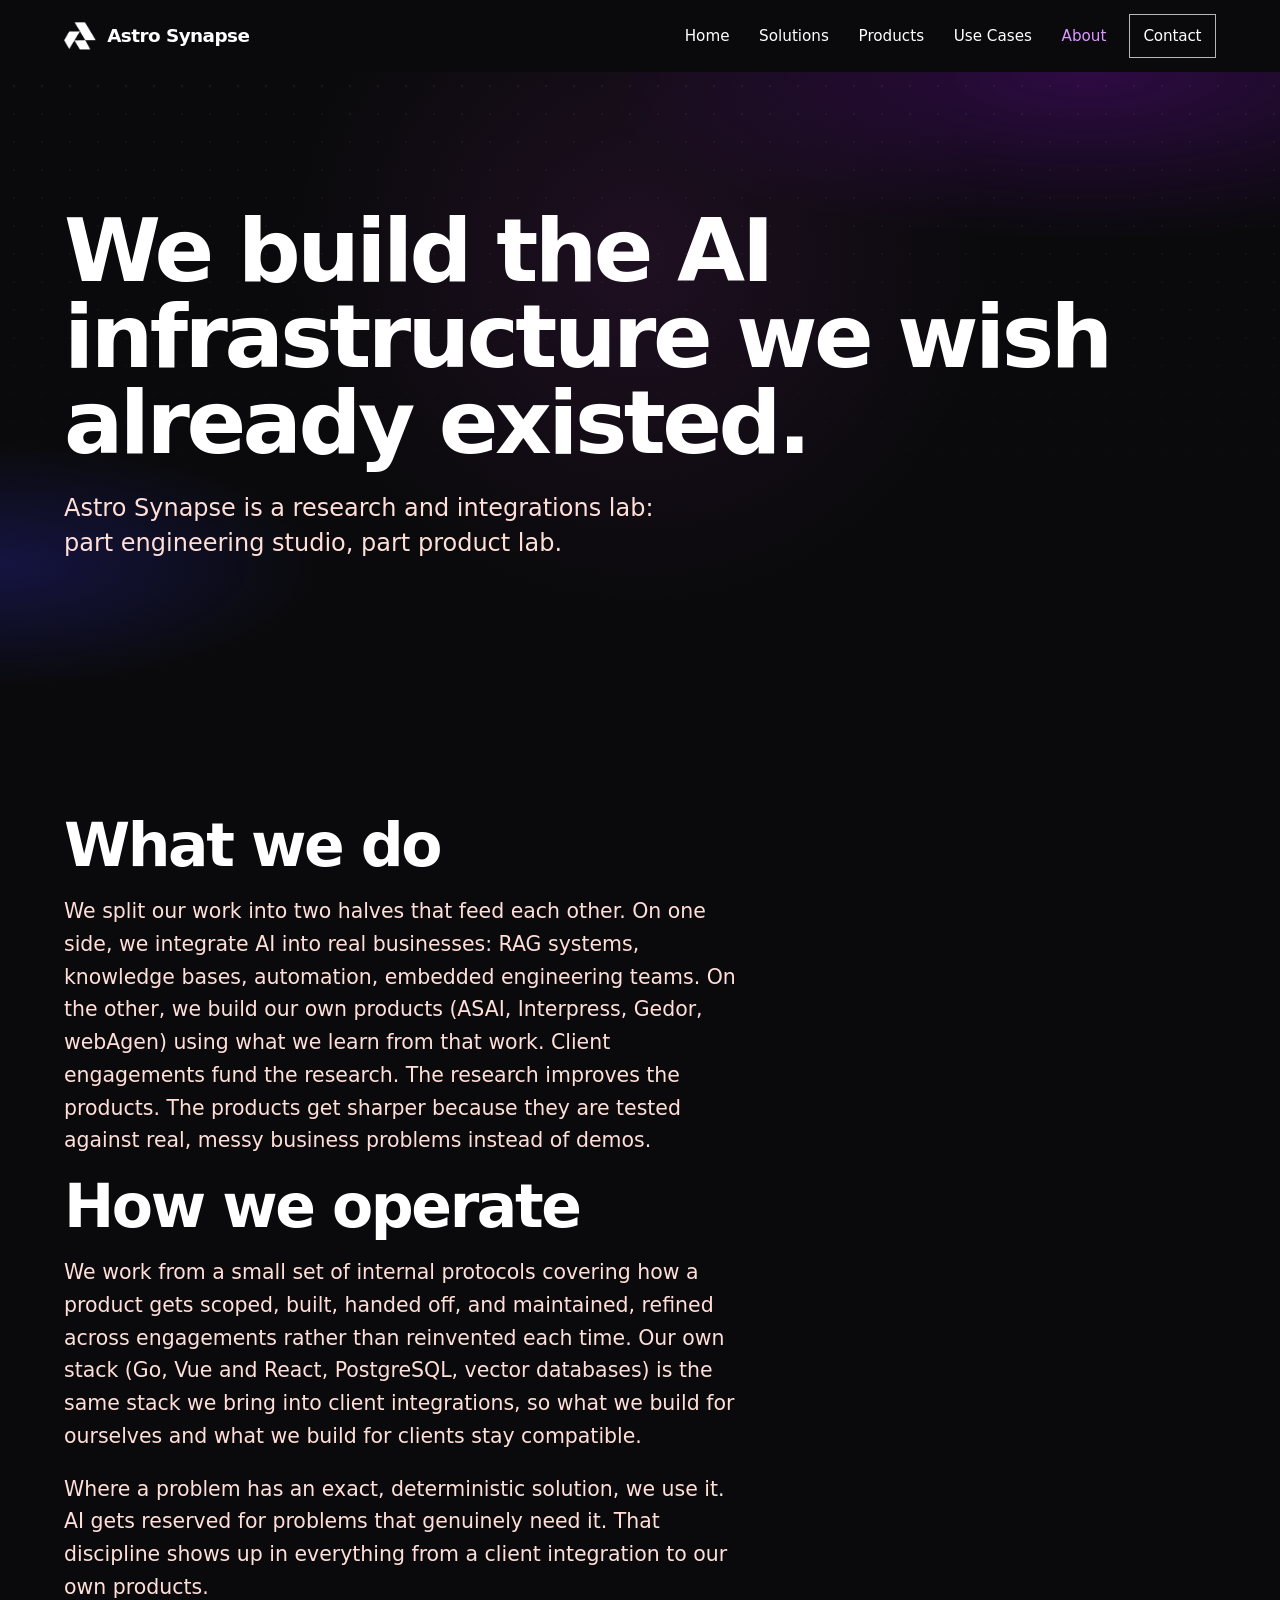
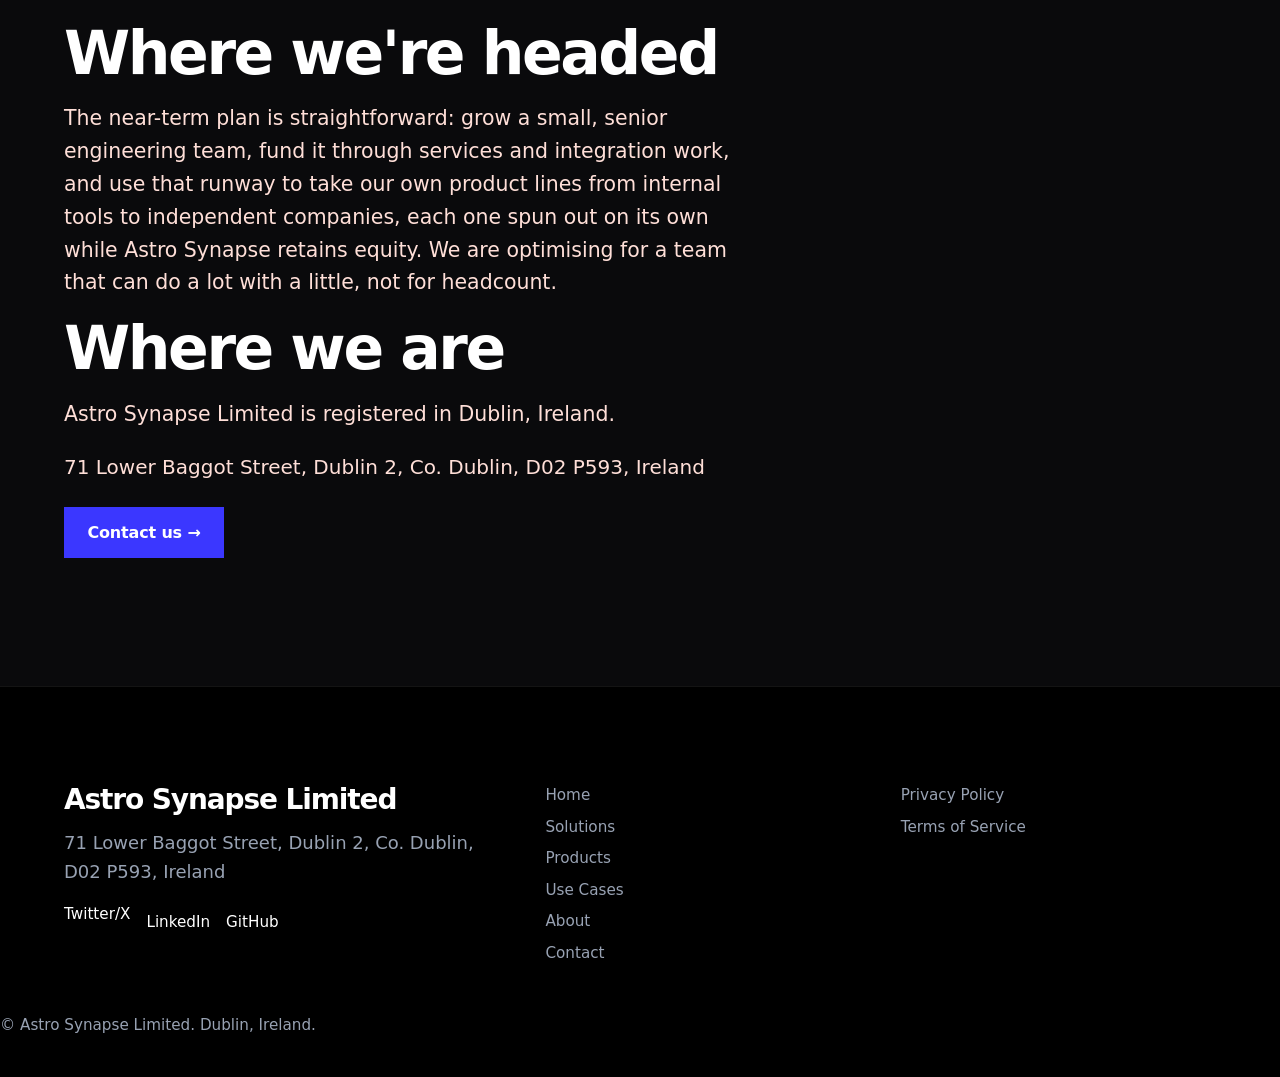
==== about.html @ 19bc6e5f "Add the Astro Synapse marketing pages and stylesheet. Ship the eight GitHub Pages-ready pages from t" ====
<!DOCTYPE html>
<html lang="en">
<head>
  <meta charset="utf-8">
  <meta name="viewport" content="width=device-width, initial-scale=1">
  <title>About · Astro Synapse</title>
  <meta name="description" content="Astro Synapse is a research and integrations lab in Dublin: part engineering studio, part product lab.">
  <link rel="canonical" href="https://astrosynapse.ai/about.html">
  <meta property="og:type" content="website">
  <meta property="og:url" content="https://astrosynapse.ai/about.html">
  <meta property="og:title" content="About · Astro Synapse">
  <meta property="og:description" content="We build the AI infrastructure we wish already existed.">
  <meta property="og:image" content="https://astrosynapse.ai/public/cards/card-3.png">
  <meta name="twitter:card" content="summary_large_image">
  <link rel="icon" type="image/png" href="favicon.png">
  <link rel="stylesheet" href="https://api.fontshare.com/v2/css?f[]=satoshi@400,500,700,900&amp;display=swap">
  <link rel="stylesheet" href="styles.css">
</head>
<body>
  <a class="skip-link" href="#main">Skip to content</a>
  <header class="site-header" id="site-header">
    <div class="site-header__inner wrap">
      <a class="brand" href="index.html">
        <img src="public/logo/logo.png" width="32" height="28" alt="">
        <span>Astro Synapse</span>
      </a>
      <button class="nav-toggle" type="button" aria-expanded="false" aria-controls="site-nav" aria-label="Open menu">
        <span class="nav-toggle__bar"></span>
        <span class="nav-toggle__bar"></span>
      </button>
      <nav id="site-nav" class="site-nav" aria-label="Primary">
        <ul>
          <li><a href="index.html">Home</a></li>
          <li><a href="solutions.html">Solutions</a></li>
          <li><a href="products.html">Products</a></li>
          <li><a href="use-cases.html">Use Cases</a></li>
          <li><a href="about.html" aria-current="page">About</a></li>
          <li><a class="btn btn--nav" href="contact.html">Contact</a></li>
        </ul>
      </nav>
    </div>
  </header>

  <main id="main">
    <section class="hero">
      <div class="wrap">
        <h1>We build the AI infrastructure we wish already existed.</h1>
        <p class="lede">Astro Synapse is a research and integrations lab: part engineering studio, part product lab.</p>
      </div>
    </section>

    <section class="section">
      <div class="wrap prose">
        <h2>What we do</h2>
        <p>We split our work into two halves that feed each other. On one side, we integrate AI into real businesses: RAG systems, knowledge bases, automation, embedded engineering teams. On the other, we build our own products (ASAI, Interpress, Gedor, webAgen) using what we learn from that work. Client engagements fund the research. The research improves the products. The products get sharper because they are tested against real, messy business problems instead of demos.</p>
        <h2>How we operate</h2>
        <p>We work from a small set of internal protocols covering how a product gets scoped, built, handed off, and maintained, refined across engagements rather than reinvented each time. Our own stack (Go, Vue and React, PostgreSQL, vector databases) is the same stack we bring into client integrations, so what we build for ourselves and what we build for clients stay compatible.</p>
        <p>Where a problem has an exact, deterministic solution, we use it. AI gets reserved for problems that genuinely need it. That discipline shows up in everything from a client integration to our own products.</p>
        <h2>Where we're headed</h2>
        <p>The near-term plan is straightforward: grow a small, senior engineering team, fund it through services and integration work, and use that runway to take our own product lines from internal tools to independent companies, each one spun out on its own while Astro Synapse retains equity. We are optimising for a team that can do a lot with a little, not for headcount.</p>
        <h2>Where we are</h2>
        <p>Astro Synapse Limited is registered in Dublin, Ireland.</p>
        <address class="address" style="color: var(--peach); font-size: 1.25rem;">71 Lower Baggot Street, Dublin 2, Co. Dublin, D02 P593, Ireland</address>
        <div class="cta-row">
          <a class="btn btn--primary" href="contact.html">Contact us →</a>
        </div>
      </div>
    </section>
  </main>

  <footer class="site-footer">
    <div class="wrap site-footer__grid">
      <div>
        <h3>Astro Synapse Limited</h3>
        <address class="address">71 Lower Baggot Street, Dublin 2, Co. Dublin, D02 P593, Ireland</address>
        <ul class="social">
          <li><a href="https://twitter.com/astrosynapselab" rel="noopener noreferrer">Twitter/X</a></li>
          <li><a href="https://www.linkedin.com/company/astro-synapse/" rel="noopener noreferrer">LinkedIn</a></li>
          <li><a href="https://github.com/AstroSynapseLab" rel="noopener noreferrer">GitHub</a></li>
        </ul>
      </div>
      <nav aria-label="Footer">
        <ul class="footer-nav">
          <li><a href="index.html">Home</a></li>
          <li><a href="solutions.html">Solutions</a></li>
          <li><a href="products.html">Products</a></li>
          <li><a href="use-cases.html">Use Cases</a></li>
          <li><a href="about.html" aria-current="page">About</a></li>
          <li><a href="contact.html">Contact</a></li>
        </ul>
      </nav>
      <nav aria-label="Legal">
        <ul class="footer-nav">
          <li><a href="privacy-policy.html">Privacy Policy</a></li>
          <li><a href="terms-of-service.html">Terms of Service</a></li>
        </ul>
      </nav>
    </div>
    <p class="wrap copyright">© Astro Synapse Limited. Dublin, Ireland.</p>
  </footer>
  <script src="main.js"></script>
</body>
</html>
---- styles.css ----
:root {
  --bg: #0a0a0c;
  --bg-black: #000000;
  --text: #ffffff;
  --peach: #ffdfd8;
  --muted: #98a2b3;
  --heading-accent: #3b1b4d;
  --blue: #3b37ff;
  --blue-hover: #1f1da3;
  --violet: #4c0b71;
  --lilac: #da98ff;
  --gold: #ffdd29;
  --glow: rgba(182, 53, 194, 0.6);
  --glow-strong: rgba(182, 53, 194, 0.8);
  --live: #3ddc97;
  --wait: #f5b942;
  --dev: #6b7280;
  --legal: rgba(255, 221, 41, 0.16);
  --legal-border: #ffdd29;
  --font: "Satoshi", "Inter", ui-sans-serif, system-ui, sans-serif;
  --wrap: 1180px;
  --gutter: clamp(1.25rem, 5vw, 6rem);
  --header: 4.5rem;
  --radius-pill: 999px;
}

*,
*::before,
*::after {
  box-sizing: border-box;
}

html {
  scroll-behavior: smooth;
}

html:focus-within {
  scroll-behavior: smooth;
}

body {
  margin: 0;
  min-height: 100vh;
  font-family: var(--font);
  font-size: 1.125rem;
  line-height: 1.6;
  color: var(--text);
  background: var(--bg);
  -webkit-font-smoothing: antialiased;
}

body.nav-open {
  overflow: hidden;
}

img {
  max-width: 100%;
  height: auto;
  display: block;
}

a {
  color: var(--blue);
  text-decoration-thickness: 1px;
  text-underline-offset: 0.2em;
}

a:hover {
  color: var(--blue-hover);
}

:focus-visible {
  outline: 2px solid var(--blue);
  outline-offset: 3px;
}

.skip-link {
  position: absolute;
  left: 1rem;
  top: -4rem;
  z-index: 1000;
  padding: 0.6rem 1rem;
  background: var(--blue);
  color: var(--text);
  font-weight: 700;
}

.skip-link:focus {
  top: 1rem;
}

.wrap {
  width: min(var(--wrap), calc(100% - var(--gutter) * 2));
  margin-inline: auto;
}

.section {
  padding: clamp(4rem, 10vw, 8rem) 0;
}

.section--tight {
  padding: clamp(2.5rem, 6vw, 5rem) 0;
}

.section--black {
  background: var(--bg-black);
}

.eyebrow {
  margin: 0 0 1rem;
  color: var(--lilac);
  font-size: 0.8125rem;
  font-weight: 700;
  letter-spacing: 0.12em;
  text-transform: uppercase;
}

h1,
h2,
h3,
h4 {
  font-weight: 700;
  letter-spacing: -0.04em;
  line-height: 0.98;
}

h1 {
  margin: 0 0 1.5rem;
  font-size: clamp(2.75rem, 8vw, 5.5rem);
}

h2 {
  margin: 0 0 1.25rem;
  font-size: clamp(2rem, 5vw, 3.75rem);
}

h3 {
  margin: 0 0 0.75rem;
  font-size: clamp(1.35rem, 2.4vw, 1.75rem);
  line-height: 1.2;
}

.lede {
  max-width: 40rem;
  margin: 0 0 2rem;
  color: var(--peach);
  font-size: clamp(1.125rem, 2vw, 1.5rem);
  line-height: 1.45;
  font-weight: 400;
}

.display {
  color: var(--heading-accent);
  font-size: clamp(2.5rem, 7vw, 5.5rem);
}

.display span {
  color: var(--text);
}

/* Header */

.site-header {
  position: sticky;
  top: 0;
  z-index: 50;
  height: var(--header);
  background: transparent;
  transition: background-color 500ms linear, backdrop-filter 500ms linear;
}

.site-header.scrolled {
  background: rgba(0, 0, 0, 0.8);
  backdrop-filter: blur(16px);
  -webkit-backdrop-filter: blur(16px);
}

.site-header__inner {
  display: flex;
  align-items: center;
  justify-content: space-between;
  height: var(--header);
  gap: 1rem;
}

.brand {
  display: inline-flex;
  align-items: center;
  gap: 0.7rem;
  color: var(--text);
  text-decoration: none;
  font-weight: 700;
  font-size: 1.15rem;
  letter-spacing: -0.03em;
}

.brand:hover {
  color: var(--text);
}

.brand img {
  width: 32px;
  height: 28px;
  object-fit: contain;
}

.nav-toggle {
  display: none;
  width: 44px;
  height: 44px;
  padding: 0;
  border: 0;
  background: transparent;
  cursor: pointer;
}

.nav-toggle__bar {
  display: block;
  width: 22px;
  height: 2px;
  margin: 5px auto;
  background: var(--text);
}

.site-nav ul {
  display: flex;
  align-items: center;
  gap: 0.15rem;
  margin: 0;
  padding: 0;
  list-style: none;
}

.site-nav a {
  display: inline-flex;
  align-items: center;
  min-height: 44px;
  padding: 0.4rem 0.85rem;
  color: var(--text);
  text-decoration: none;
  font-size: 0.95rem;
  font-weight: 500;
}

.site-nav a:hover,
.site-nav a[aria-current="page"] {
  color: var(--lilac);
}

.btn {
  display: inline-flex;
  align-items: center;
  justify-content: center;
  min-height: 48px;
  padding: 0.75rem 1.4rem;
  border: 1px solid transparent;
  border-radius: 0;
  font-family: inherit;
  font-size: 1rem;
  font-weight: 700;
  letter-spacing: -0.01em;
  text-decoration: none;
  cursor: pointer;
  transition: background-color 160ms ease, border-color 160ms ease, color 160ms ease;
}

.btn--primary {
  background: var(--blue);
  color: var(--text);
}

.btn--primary:hover {
  background: var(--blue-hover);
  color: var(--text);
}

.btn--secondary {
  background: transparent;
  border-color: rgba(255, 255, 255, 0.45);
  color: var(--text);
}

.btn--secondary:hover {
  border-color: var(--text);
  color: var(--text);
}

.btn--nav {
  margin-left: 0.4rem;
  min-height: 40px;
  padding: 0.45rem 1.1rem;
  background: transparent;
  border: 1px solid rgba(255, 255, 255, 0.7);
  color: var(--text);
}

.btn--nav:hover {
  background: var(--text);
  color: var(--bg-black);
}

/* Hero mesh */

.hero {
  position: relative;
  isolation: isolate;
  padding: clamp(4.5rem, 12vw, 8.5rem) 0 clamp(3rem, 8vw, 6rem);
  overflow: hidden;
}

.hero::before {
  content: "";
  position: absolute;
  inset: 0;
  z-index: -2;
  background:
    radial-gradient(ellipse 70% 50% at 85% 0%, rgba(76, 11, 113, 0.55), transparent 55%),
    radial-gradient(ellipse 50% 40% at 0% 80%, rgba(59, 55, 255, 0.22), transparent 50%),
    radial-gradient(circle at 50% 30%, rgba(182, 53, 194, 0.12), transparent 45%);
}

.hero::after {
  content: "";
  position: absolute;
  inset: 0;
  z-index: -1;
  background-image: radial-gradient(rgba(255, 255, 255, 0.08) 1px, transparent 1px);
  background-size: 28px 28px;
  mask-image: linear-gradient(180deg, rgba(0, 0, 0, 0.7), transparent 85%);
}

/* Signals */

.signal-strip {
  display: flex;
  flex-wrap: wrap;
  gap: 0.6rem;
  padding: 0 0 clamp(3rem, 7vw, 5rem);
}

.signal {
  display: inline-flex;
  align-items: center;
  gap: 0.5rem;
  min-height: 36px;
  padding: 0.35rem 0.85rem;
  border: 1px solid rgba(255, 255, 255, 0.12);
  border-radius: var(--radius-pill);
  background: rgba(255, 255, 255, 0.03);
  color: var(--text);
  font-size: 0.875rem;
  font-weight: 500;
}

.signal__dot {
  width: 8px;
  height: 8px;
  border-radius: 50%;
  background: var(--dev);
}

.signal--live .signal__dot {
  background: var(--live);
  box-shadow: 0 0 8px var(--live);
}

.signal--access .signal__dot,
.signal--wait .signal__dot {
  background: var(--wait);
  box-shadow: 0 0 8px var(--wait);
}

/* Capabilities */

.capability {
  display: grid;
  grid-template-columns: minmax(0, 0.9fr) minmax(0, 1.1fr);
  gap: 1rem 2.5rem;
  align-items: start;
  padding: 1.6rem 0;
  border-top: 1px solid rgba(255, 255, 255, 0.1);
}

.capability:last-child {
  border-bottom: 1px solid rgba(255, 255, 255, 0.1);
}

.capability h3 {
  margin: 0;
}

.pills {
  display: flex;
  flex-wrap: wrap;
  gap: 0.45rem;
  margin: 0;
  padding: 0;
  list-style: none;
}

.pill {
  display: inline-flex;
  align-items: center;
  min-height: 28px;
  padding: 0.2rem 0.7rem;
  border: 1px solid rgba(218, 152, 255, 0.35);
  border-radius: var(--radius-pill);
  color: var(--lilac);
  font-size: 0.8125rem;
  font-weight: 500;
  letter-spacing: 0.01em;
}

/* Glow cards */

.card-grid {
  display: grid;
  grid-template-columns: repeat(2, minmax(0, 1fr));
  gap: 1.75rem;
}

.glow-card {
  position: relative;
  display: flex;
  flex-direction: column;
  min-height: 28rem;
  padding: 2rem;
  color: inherit;
  text-decoration: none;
  background-color: #120816;
  background-size: cover;
  background-position: center top;
  background-repeat: no-repeat;
  filter: drop-shadow(0 0 20px var(--glow));
  transition: filter 0.3s ease, background-position 0.3s ease, transform 0.3s ease;
}

.glow-card:hover {
  color: inherit;
  filter: drop-shadow(0 0 46px var(--glow-strong));
  background-position: center 8%;
}

.glow-card--1 {
  background-image: linear-gradient(180deg, rgba(0, 0, 0, 0.15), rgba(0, 0, 0, 0.55)), url("public/cards/card-1.png");
  background-size: 160%;
  background-position: 75% 0%;
}

.glow-card--2 {
  background-image: linear-gradient(180deg, rgba(0, 0, 0, 0.2), rgba(0, 0, 0, 0.6)), url("public/cards/card-2.png");
  background-size: 130%;
  background-position: 75% 0%;
}

.glow-card--3 {
  background-image: linear-gradient(180deg, rgba(0, 0, 0, 0.25), rgba(0, 0, 0, 0.65)), url("public/cards/card-3.png");
  background-size: 180%;
  background-position: 50% 10%;
}

.glow-card--mesh {
  background-image:
    linear-gradient(180deg, rgba(10, 10, 12, 0.15), rgba(10, 10, 12, 0.7)),
    radial-gradient(circle at 20% 20%, rgba(59, 55, 255, 0.45), transparent 40%),
    radial-gradient(circle at 80% 80%, rgba(182, 53, 194, 0.45), transparent 42%),
    linear-gradient(135deg, #120816, #4c0b71);
}

.glow-card__top {
  display: flex;
  justify-content: space-between;
  align-items: flex-start;
  gap: 1rem;
}

.glow-card h3 {
  margin: 0;
  font-size: clamp(1.75rem, 3vw, 2.4rem);
}

.badge {
  display: inline-flex;
  align-items: center;
  min-height: 28px;
  padding: 0.15rem 0.7rem;
  border-radius: var(--radius-pill);
  background: rgba(0, 0, 0, 0.55);
  color: var(--text);
  font-size: 0.75rem;
  font-weight: 700;
  letter-spacing: 0.04em;
  text-transform: uppercase;
  white-space: nowrap;
}

.badge--live {
  color: var(--live);
}

.badge--access,
.badge--wait {
  color: var(--wait);
}

.badge--dev {
  color: var(--muted);
}

.glow-card p {
  max-width: 28rem;
  margin: 1rem 0 1.25rem;
  color: var(--peach);
  font-size: 1.0625rem;
}

.glow-card .pills {
  margin-top: auto;
  padding-top: 2rem;
}

.glow-card__cta {
  margin-top: 1.25rem;
  color: var(--gold);
  font-size: 0.9rem;
  font-weight: 700;
  letter-spacing: 0.06em;
  text-transform: uppercase;
  text-decoration: none;
}

.glow-card:hover .glow-card__cta {
  color: var(--text);
}

/* Stat */

.stat {
  text-align: left;
}

.stat__figure {
  margin: 0 0 1rem;
  color: var(--text);
  font-size: clamp(4.5rem, 14vw, 9rem);
  font-weight: 900;
  letter-spacing: -0.06em;
  line-height: 0.85;
}

.stat__label {
  max-width: 28rem;
  margin: 0;
  color: var(--peach);
  font-size: clamp(1.25rem, 2vw, 1.75rem);
  line-height: 1.3;
}

.stat__meta {
  margin: 0.75rem 0 0;
  color: var(--muted);
  font-size: 0.95rem;
}

/* Content pages */

.prose p {
  max-width: 42rem;
  margin: 0 0 1.25rem;
  color: var(--peach);
  font-size: clamp(1.125rem, 1.6vw, 1.35rem);
}

.prose ul {
  max-width: 42rem;
  margin: 0 0 1.5rem;
  padding-left: 1.2rem;
  color: var(--peach);
}

.prose li + li {
  margin-top: 0.45rem;
}

.stack > * + * {
  margin-top: 1.25rem;
}

.solution {
  padding: clamp(3rem, 7vw, 5.5rem) 0;
  border-top: 1px solid rgba(255, 255, 255, 0.08);
}

.solution ul:not(.pills) {
  max-width: 42rem;
  margin: 0 0 1.5rem;
  padding-left: 1.2rem;
  color: var(--peach);
}

.solution ul:not(.pills) li + li {
  margin-top: 0.4rem;
}

.solution__index {
  margin: 0 0 0.75rem;
  color: var(--lilac);
  font-size: 0.8125rem;
  font-weight: 700;
  letter-spacing: 0.14em;
  text-transform: uppercase;
}

.facts {
  display: grid;
  gap: 1.25rem;
  margin: 1.75rem 0;
}

.facts dt {
  margin: 0 0 0.25rem;
  color: var(--lilac);
  font-size: 0.8rem;
  font-weight: 700;
  letter-spacing: 0.1em;
  text-transform: uppercase;
}

.facts dd {
  margin: 0;
  max-width: 40rem;
  color: var(--peach);
}

.steps {
  margin: 1.5rem 0;
  padding: 0;
  list-style: none;
  counter-reset: step;
}

.steps li {
  position: relative;
  max-width: 36rem;
  padding: 0.85rem 0 0.85rem 3rem;
  border-top: 1px solid rgba(255, 255, 255, 0.1);
  color: var(--peach);
  counter-increment: step;
}

.steps li::before {
  content: counter(step);
  position: absolute;
  left: 0;
  top: 0.85rem;
  color: var(--lilac);
  font-weight: 700;
}

.use-grid {
  display: grid;
  grid-template-columns: repeat(2, minmax(0, 1fr));
  gap: 1.5rem 2rem;
}

.use-item h3 {
  margin-bottom: 0.4rem;
}

.use-item p {
  margin: 0;
  color: var(--peach);
  font-size: 1.05rem;
}

.industry-list {
  margin: 0;
  padding: 0;
  list-style: none;
}

.industry-list li {
  padding: 1.1rem 0;
  border-top: 1px solid rgba(255, 255, 255, 0.1);
  color: var(--peach);
}

.industry-list li:last-child {
  border-bottom: 1px solid rgba(255, 255, 255, 0.1);
}

.industry-list strong {
  color: var(--text);
}

/* Forms */

.form {
  display: grid;
  gap: 1rem;
  max-width: 34rem;
}

.form label {
  display: grid;
  gap: 0.4rem;
  color: var(--text);
  font-size: 0.95rem;
  font-weight: 500;
}

.form input,
.form textarea {
  width: 100%;
  min-height: 50px;
  padding: 0.85rem 0.9rem;
  border: 1px solid rgba(255, 255, 255, 0.28);
  border-radius: 0;
  background: transparent;
  color: var(--text);
  font-family: inherit;
  font-size: 1rem;
}

.form textarea {
  min-height: 10rem;
  resize: vertical;
}

.form input:focus,
.form textarea:focus {
  border-color: var(--violet);
  outline: none;
}

.form-status {
  margin: 0;
  color: var(--peach);
}

.form-status.is-success {
  color: var(--live);
}

.form-status.is-error {
  color: #ff8a80;
}

.direct-contact a {
  color: var(--gold);
}

/* Legal */

.legal-banner {
  margin: 0 0 2rem;
  padding: 1rem 1.1rem;
  border: 1px solid var(--legal-border);
  background: var(--legal);
  color: var(--peach);
}

.legal-placeholder {
  display: inline;
  padding: 0.05em 0.25em;
  background: var(--legal);
  border-bottom: 2px solid var(--gold);
  color: var(--gold);
  font-weight: 700;
}

.legal h2 {
  margin-top: 2.5rem;
  font-size: clamp(1.4rem, 2.4vw, 1.9rem);
}

.legal p,
.legal li {
  color: var(--peach);
}

/* Footer */

.site-footer {
  padding: clamp(3.5rem, 8vw, 6rem) 0 2.5rem;
  background: var(--bg-black);
  border-top: 1px solid rgba(255, 255, 255, 0.08);
}

.site-footer__grid {
  display: grid;
  grid-template-columns: 1.4fr 1fr 1fr;
  gap: 2.5rem;
}

.site-footer h2,
.site-footer h3 {
  margin: 0 0 0.75rem;
}

.site-footer p,
.site-footer a,
.site-footer li {
  color: var(--muted);
  font-size: 0.95rem;
}

.site-footer a {
  text-decoration: none;
}

.site-footer a:hover {
  color: var(--text);
}

.footer-nav,
.social {
  margin: 0;
  padding: 0;
  list-style: none;
}

.footer-nav li + li,
.social li + li {
  margin-top: 0.45rem;
}

.social {
  display: flex;
  gap: 1rem;
  margin-top: 1rem;
}

.social a {
  color: var(--text);
}

.copyright {
  margin: 3rem 0 0;
  color: var(--muted);
  font-size: 0.85rem;
}

.cta-row {
  display: flex;
  flex-wrap: wrap;
  gap: 0.75rem;
  margin-top: 1.5rem;
}

.address {
  margin: 0;
  color: var(--muted);
  font-style: normal;
}

@media (max-width: 900px) {
  .nav-toggle {
    display: inline-flex;
    flex-direction: column;
    justify-content: center;
    z-index: 60;
  }

  .site-nav {
    position: fixed;
    inset: 0;
    display: flex;
    align-items: center;
    justify-content: center;
    background: rgba(0, 0, 0, 0.94);
    opacity: 0;
    visibility: hidden;
    pointer-events: none;
    transition: opacity 200ms ease, visibility 200ms ease;
  }

  .site-nav.is-open {
    opacity: 1;
    visibility: visible;
    pointer-events: auto;
  }

  .site-nav ul {
    flex-direction: column;
    width: min(22rem, calc(100% - 3rem));
  }

  .site-nav a,
  .btn--nav {
    width: 100%;
    justify-content: center;
    margin: 0;
    font-size: 1.25rem;
  }

  .site-header {
    background: rgba(0, 0, 0, 0.8);
  }

  .capability,
  .card-grid,
  .use-grid,
  .site-footer__grid {
    grid-template-columns: 1fr;
  }

  .glow-card {
    min-height: 22rem;
  }

  .brand span {
    display: none;
  }
}

@media (prefers-reduced-motion: reduce) {
  html {
    scroll-behavior: auto;
  }

  *,
  *::before,
  *::after {
    transition: none !important;
    animation: none !important;
  }
}
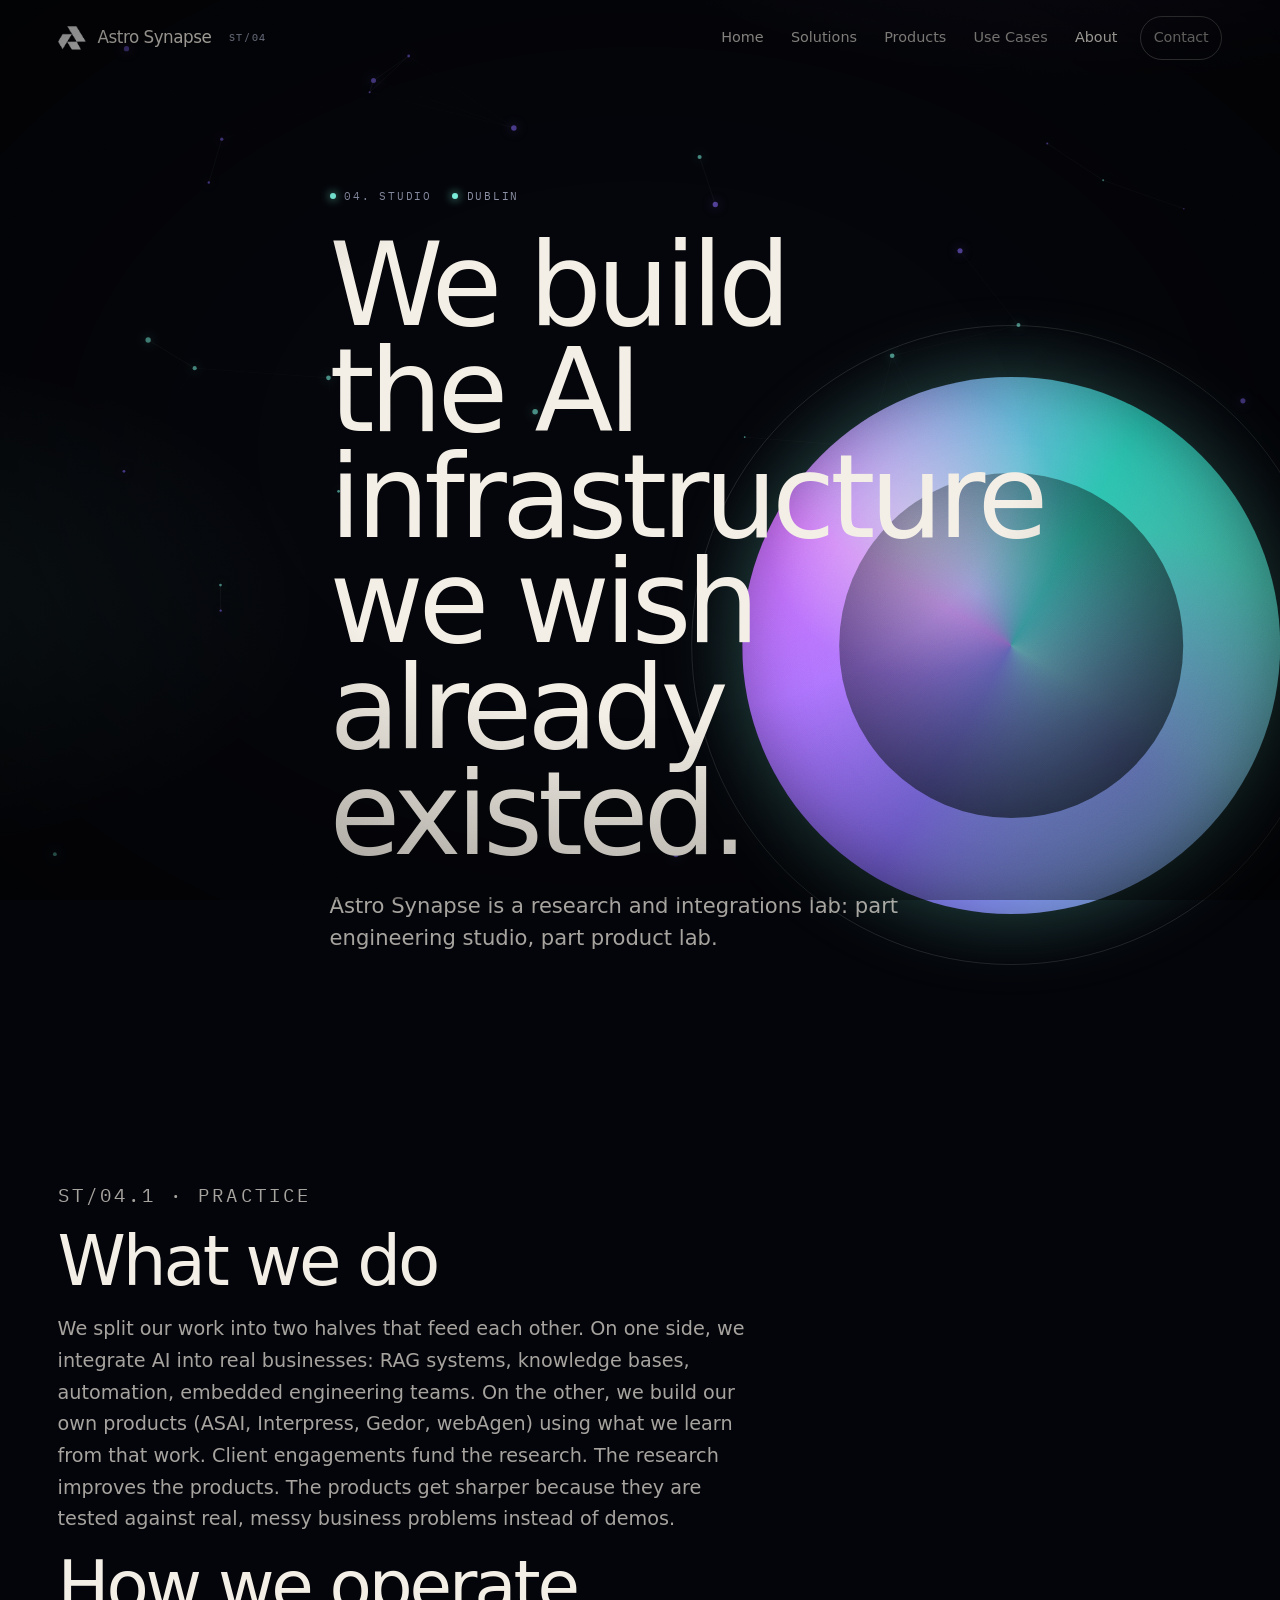
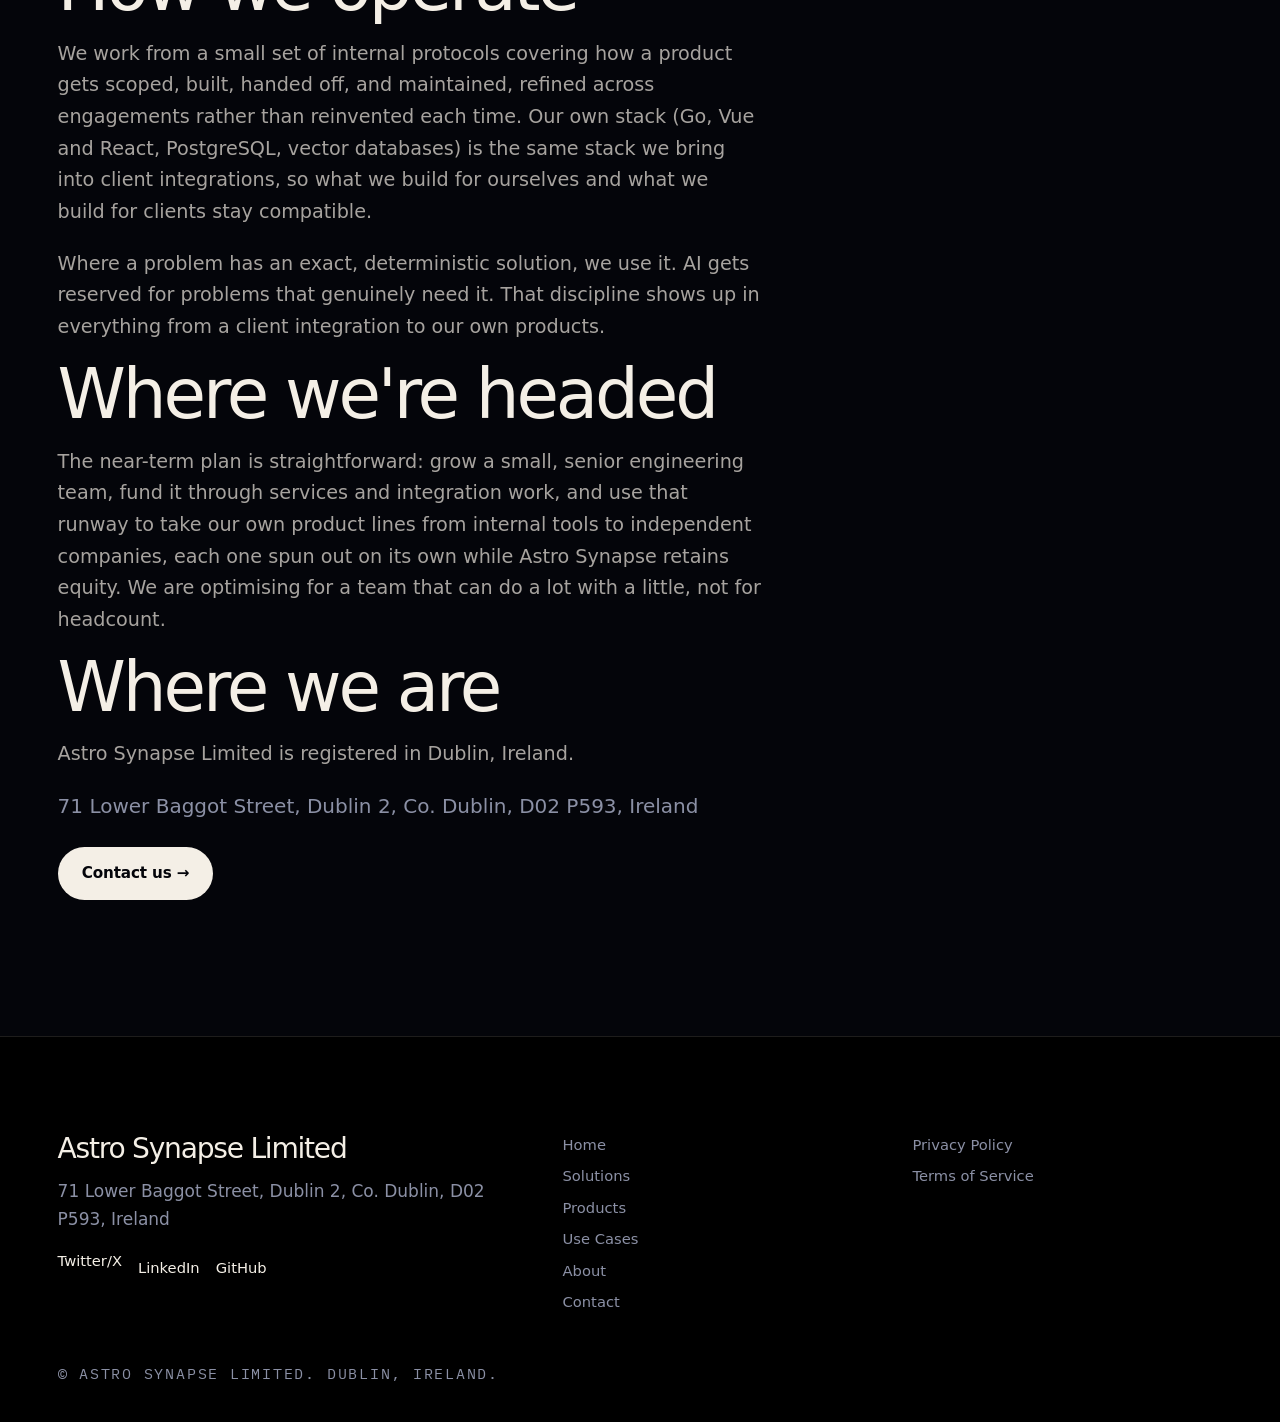
==== commit 9362f44f: "new design" ====
--- a/about.html
+++ b/about.html
@@ -13,16 +13,23 @@
   <meta property="og:image" content="https://astrosynapse.ai/public/cards/card-3.png">
   <meta name="twitter:card" content="summary_large_image">
   <link rel="icon" type="image/png" href="favicon.png">
-  <link rel="stylesheet" href="https://api.fontshare.com/v2/css?f[]=satoshi@400,500,700,900&amp;display=swap">
+  <link rel="stylesheet" href="https://api.fontshare.com/v2/css?f[]=clash-display@400,500,600,700&amp;f[]=satoshi@400,500,700,900&amp;display=swap">
+  <link rel="stylesheet" href="https://fonts.googleapis.com/css2?family=IBM+Plex+Mono:wght@400;500&amp;display=swap">
   <link rel="stylesheet" href="styles.css">
+  <script>document.documentElement.classList.add("js");</script>
 </head>
 <body>
+  <div class="fx-grain" aria-hidden="true"></div>
+  <div class="fx-vignette" aria-hidden="true"></div>
+  <canvas class="fx-orbs" data-orbs aria-hidden="true"></canvas>
+  <div class="cursor" data-cursor aria-hidden="true"></div>
   <a class="skip-link" href="#main">Skip to content</a>
   <header class="site-header" id="site-header">
     <div class="site-header__inner wrap">
       <a class="brand" href="index.html">
         <img src="public/logo/logo.png" width="32" height="28" alt="">
         <span>Astro Synapse</span>
+        <span class="brand__code">ST/04</span>
       </a>
       <button class="nav-toggle" type="button" aria-expanded="false" aria-controls="site-nav" aria-label="Open menu">
         <span class="nav-toggle__bar"></span>
@@ -42,8 +49,13 @@
   </header>
 
   <main id="main">
-    <section class="hero">
-      <div class="wrap">
+    <section class="hero hero--page">
+      <div class="hero__stage" aria-hidden="true">
+        <div class="hero__ring"></div>
+        <div class="hero__orb"></div>
+      </div>
+      <div class="wrap hero__copy">
+        <p class="kicker"><span>04. Studio</span><span>Dublin</span></p>
         <h1>We build the AI infrastructure we wish already existed.</h1>
         <p class="lede">Astro Synapse is a research and integrations lab: part engineering studio, part product lab.</p>
       </div>
@@ -51,18 +63,27 @@
 
     <section class="section">
       <div class="wrap prose">
-        <h2>What we do</h2>
-        <p>We split our work into two halves that feed each other. On one side, we integrate AI into real businesses: RAG systems, knowledge bases, automation, embedded engineering teams. On the other, we build our own products (ASAI, Interpress, Gedor, webAgen) using what we learn from that work. Client engagements fund the research. The research improves the products. The products get sharper because they are tested against real, messy business problems instead of demos.</p>
-        <h2>How we operate</h2>
-        <p>We work from a small set of internal protocols covering how a product gets scoped, built, handed off, and maintained, refined across engagements rather than reinvented each time. Our own stack (Go, Vue and React, PostgreSQL, vector databases) is the same stack we bring into client integrations, so what we build for ourselves and what we build for clients stay compatible.</p>
-        <p>Where a problem has an exact, deterministic solution, we use it. AI gets reserved for problems that genuinely need it. That discipline shows up in everything from a client integration to our own products.</p>
-        <h2>Where we're headed</h2>
-        <p>The near-term plan is straightforward: grow a small, senior engineering team, fund it through services and integration work, and use that runway to take our own product lines from internal tools to independent companies, each one spun out on its own while Astro Synapse retains equity. We are optimising for a team that can do a lot with a little, not for headcount.</p>
-        <h2>Where we are</h2>
-        <p>Astro Synapse Limited is registered in Dublin, Ireland.</p>
-        <address class="address" style="color: var(--peach); font-size: 1.25rem;">71 Lower Baggot Street, Dublin 2, Co. Dublin, D02 P593, Ireland</address>
-        <div class="cta-row">
-          <a class="btn btn--primary" href="contact.html">Contact us →</a>
+        <div data-reveal>
+          <p class="st-code">ST/04.1 · Practice</p>
+          <h2>What we do</h2>
+          <p>We split our work into two halves that feed each other. On one side, we integrate AI into real businesses: RAG systems, knowledge bases, automation, embedded engineering teams. On the other, we build our own products (ASAI, Interpress, Gedor, webAgen) using what we learn from that work. Client engagements fund the research. The research improves the products. The products get sharper because they are tested against real, messy business problems instead of demos.</p>
+        </div>
+        <div data-reveal>
+          <h2>How we operate</h2>
+          <p>We work from a small set of internal protocols covering how a product gets scoped, built, handed off, and maintained, refined across engagements rather than reinvented each time. Our own stack (Go, Vue and React, PostgreSQL, vector databases) is the same stack we bring into client integrations, so what we build for ourselves and what we build for clients stay compatible.</p>
+          <p>Where a problem has an exact, deterministic solution, we use it. AI gets reserved for problems that genuinely need it. That discipline shows up in everything from a client integration to our own products.</p>
+        </div>
+        <div data-reveal>
+          <h2>Where we're headed</h2>
+          <p>The near-term plan is straightforward: grow a small, senior engineering team, fund it through services and integration work, and use that runway to take our own product lines from internal tools to independent companies, each one spun out on its own while Astro Synapse retains equity. We are optimising for a team that can do a lot with a little, not for headcount.</p>
+        </div>
+        <div data-reveal>
+          <h2>Where we are</h2>
+          <p>Astro Synapse Limited is registered in Dublin, Ireland.</p>
+          <address class="address address--lg">71 Lower Baggot Street, Dublin 2, Co. Dublin, D02 P593, Ireland</address>
+          <div class="cta-row">
+            <a class="btn btn--primary" href="contact.html">Contact us →</a>
+          </div>
         </div>
       </div>
     </section>
--- a/styles.css
+++ b/styles.css
@@ -1,27 +1,29 @@
 :root {
-  --bg: #0a0a0c;
-  --bg-black: #000000;
-  --text: #ffffff;
-  --peach: #ffdfd8;
-  --muted: #98a2b3;
-  --heading-accent: #3b1b4d;
-  --blue: #3b37ff;
-  --blue-hover: #1f1da3;
-  --violet: #4c0b71;
-  --lilac: #da98ff;
-  --gold: #ffdd29;
-  --glow: rgba(182, 53, 194, 0.6);
-  --glow-strong: rgba(182, 53, 194, 0.8);
-  --live: #3ddc97;
-  --wait: #f5b942;
-  --dev: #6b7280;
-  --legal: rgba(255, 221, 41, 0.16);
-  --legal-border: #ffdd29;
-  --font: "Satoshi", "Inter", ui-sans-serif, system-ui, sans-serif;
-  --wrap: 1180px;
-  --gutter: clamp(1.25rem, 5vw, 6rem);
-  --header: 4.5rem;
-  --radius-pill: 999px;
+  --void: #04050a;
+  --ink: #07080f;
+  --panel: rgba(12, 14, 24, 0.62);
+  --line: rgba(244, 239, 230, 0.12);
+  --line-strong: rgba(244, 239, 230, 0.28);
+  --cream: #f4efe6;
+  --cream-dim: rgba(244, 239, 230, 0.68);
+  --muted: #8b90a5;
+  --cyan: #7cf4e0;
+  --cyan-deep: #2bd4c0;
+  --violet: #8b6cff;
+  --magenta: #d46bff;
+  --gold: #f2d27a;
+  --live: #4ade80;
+  --wait: #f5c15a;
+  --dev: #9aa3b5;
+  --glow: rgba(124, 244, 224, 0.35);
+  --font-display: "Clash Display", "Satoshi", ui-sans-serif, system-ui, sans-serif;
+  --font-body: "Satoshi", ui-sans-serif, system-ui, sans-serif;
+  --font-mono: "IBM Plex Mono", ui-monospace, SFMono-Regular, Menlo, monospace;
+  --wrap: 1220px;
+  --gutter: clamp(1.15rem, 4.5vw, 5.5rem);
+  --header: 4.75rem;
+  --ease: cubic-bezier(0.22, 1, 0.36, 1);
+  --radius: 1.35rem;
 }
 
 *,
@@ -32,20 +34,21 @@
 
 html {
   scroll-behavior: smooth;
-}
-
-html:focus-within {
-  scroll-behavior: smooth;
+  overflow-x: hidden;
 }
 
 body {
   margin: 0;
   min-height: 100vh;
-  font-family: var(--font);
-  font-size: 1.125rem;
-  line-height: 1.6;
-  color: var(--text);
-  background: var(--bg);
+  font-family: var(--font-body);
+  font-size: 1.0625rem;
+  line-height: 1.65;
+  color: var(--cream);
+  background:
+    radial-gradient(1200px 700px at 85% -10%, rgba(139, 108, 255, 0.18), transparent 55%),
+    radial-gradient(900px 500px at -10% 20%, rgba(124, 244, 224, 0.08), transparent 50%),
+    var(--void);
+  overflow-x: hidden;
   -webkit-font-smoothing: antialiased;
 }
 
@@ -60,28 +63,27 @@
 }
 
 a {
-  color: var(--blue);
-  text-decoration-thickness: 1px;
-  text-underline-offset: 0.2em;
+  color: var(--cyan);
+  text-decoration: none;
 }
 
 a:hover {
-  color: var(--blue-hover);
+  color: var(--cream);
 }
 
 :focus-visible {
-  outline: 2px solid var(--blue);
+  outline: 2px solid var(--cyan);
   outline-offset: 3px;
 }
 
 .skip-link {
   position: absolute;
   left: 1rem;
-  top: -4rem;
+  top: -5rem;
   z-index: 1000;
-  padding: 0.6rem 1rem;
-  background: var(--blue);
-  color: var(--text);
+  padding: 0.65rem 1rem;
+  background: var(--cyan);
+  color: var(--void);
   font-weight: 700;
 }
 
@@ -90,72 +92,213 @@
 }
 
 .wrap {
-  width: min(var(--wrap), calc(100% - var(--gutter) * 2));
+  box-sizing: border-box;
+  width: 100%;
+  max-width: calc(var(--wrap) + var(--gutter) * 2);
   margin-inline: auto;
-}
-
-.section {
-  padding: clamp(4rem, 10vw, 8rem) 0;
-}
-
-.section--tight {
-  padding: clamp(2.5rem, 6vw, 5rem) 0;
-}
-
-.section--black {
-  background: var(--bg-black);
+  padding-left: var(--gutter);
+  padding-right: var(--gutter);
+}
+
+/* Atmosphere */
+
+.fx-grain,
+.fx-vignette,
+.fx-orbs,
+.cursor {
+  pointer-events: none;
+}
+
+.fx-grain,
+.fx-vignette {
+  position: fixed;
+  inset: 0;
+  z-index: 80;
+}
+
+.fx-grain {
+  opacity: 0.09;
+  mix-blend-mode: overlay;
+  background-image: url("data:image/svg+xml,%3Csvg xmlns='http://www.w3.org/2000/svg' width='180' height='180'%3E%3Cfilter id='n'%3E%3CfeTurbulence type='fractalNoise' baseFrequency='.85' numOctaves='4' stitchTiles='stitch'/%3E%3C/filter%3E%3Crect width='100%25' height='100%25' filter='url(%23n)'/%3E%3C/svg%3E");
+  animation: grain 1.2s steps(4) infinite;
+}
+
+.fx-vignette {
+  z-index: 70;
+  background: radial-gradient(ellipse at center, transparent 42%, rgba(0, 0, 0, 0.55) 100%);
+}
+
+.fx-orbs {
+  position: fixed;
+  inset: 0;
+  z-index: 0;
+  width: 100%;
+  height: 100%;
+}
+
+.cursor {
+  position: fixed;
+  top: 0;
+  left: 0;
+  z-index: 90;
+  width: 10px;
+  height: 10px;
+  margin: -5px 0 0 -5px;
+  border-radius: 50%;
+  background: var(--cyan);
+  box-shadow: 0 0 24px var(--glow);
+  mix-blend-mode: screen;
+  transform: translate3d(-100px, -100px, 0);
+  transition: width 220ms var(--ease), height 220ms var(--ease), margin 220ms var(--ease), opacity 220ms var(--ease);
+}
+
+.cursor.is-hot {
+  width: 42px;
+  height: 42px;
+  margin: -21px 0 0 -21px;
+  background: transparent;
+  border: 1px solid var(--cyan);
+  box-shadow: 0 0 30px var(--glow);
+}
+
+.cursor--ring {
+  width: 40px;
+  height: 40px;
+  margin: -20px 0 0 -20px;
+  background: transparent;
+  border: 1px solid rgba(124, 244, 224, 0.28);
+  box-shadow: none;
+  opacity: 0.85;
+}
+
+.cursor--ring.is-hot {
+  width: 70px;
+  height: 70px;
+  margin: -35px 0 0 -35px;
+  border-color: rgba(124, 244, 224, 0.7);
+}
+
+.kicker,
+.st-code,
+.solution__index,
+.eyebrow,
+.badge,
+.brand__code,
+.discover,
+.glow-card__cta,
+.service-list__index,
+.pill,
+.facts dt,
+.copyright {
+  font-family: var(--font-mono);
+  letter-spacing: 0.16em;
+  text-transform: uppercase;
+}
+
+.kicker {
+  display: flex;
+  flex-wrap: wrap;
+  gap: 1.25rem;
+  margin: 0 0 1.6rem;
+  color: var(--muted);
+  font-size: 0.68rem;
+}
+
+.kicker span {
+  position: relative;
+}
+
+.kicker span::before {
+  content: "";
+  display: inline-block;
+  width: 6px;
+  height: 6px;
+  margin-right: 0.55rem;
+  border-radius: 50%;
+  background: var(--cyan);
+  box-shadow: 0 0 10px var(--cyan);
+  vertical-align: 1px;
 }
 
 .eyebrow {
   margin: 0 0 1rem;
-  color: var(--lilac);
-  font-size: 0.8125rem;
-  font-weight: 700;
-  letter-spacing: 0.12em;
-  text-transform: uppercase;
+  color: var(--cyan);
+  font-size: 0.72rem;
+  font-weight: 500;
 }
 
 h1,
 h2,
 h3,
-h4 {
-  font-weight: 700;
-  letter-spacing: -0.04em;
-  line-height: 0.98;
+h4,
+.display {
+  font-family: var(--font-display);
+  font-weight: 500;
+  letter-spacing: -0.045em;
+  line-height: 0.92;
+  color: var(--cream);
 }
 
 h1 {
-  margin: 0 0 1.5rem;
-  font-size: clamp(2.75rem, 8vw, 5.5rem);
+  margin: 0 0 1.4rem;
+  font-size: clamp(3.1rem, 9vw, 7.4rem);
 }
 
 h2 {
-  margin: 0 0 1.25rem;
-  font-size: clamp(2rem, 5vw, 3.75rem);
+  margin: 0 0 1.2rem;
+  font-size: clamp(2.1rem, 5.4vw, 4.4rem);
 }
 
 h3 {
-  margin: 0 0 0.75rem;
-  font-size: clamp(1.35rem, 2.4vw, 1.75rem);
-  line-height: 1.2;
+  margin: 0 0 0.7rem;
+  font-size: clamp(1.3rem, 2.2vw, 1.85rem);
+  line-height: 1.15;
 }
 
 .lede {
-  max-width: 40rem;
-  margin: 0 0 2rem;
-  color: var(--peach);
-  font-size: clamp(1.125rem, 2vw, 1.5rem);
-  line-height: 1.45;
-  font-weight: 400;
+  max-width: 38rem;
+  margin: 0 0 2.1rem;
+  color: var(--cream-dim);
+  font-size: clamp(1.05rem, 1.7vw, 1.32rem);
+  line-height: 1.5;
+  overflow-wrap: break-word;
 }
 
 .display {
-  color: var(--heading-accent);
-  font-size: clamp(2.5rem, 7vw, 5.5rem);
+  margin: 0 0 1rem;
+  font-size: clamp(2.8rem, 8vw, 6.4rem);
 }
 
 .display span {
-  color: var(--text);
+  color: var(--cyan);
+}
+
+.section {
+  position: relative;
+  z-index: 1;
+  padding: clamp(4.5rem, 11vw, 8.5rem) 0;
+}
+
+.section--tight {
+  padding: clamp(2.8rem, 7vw, 5.5rem) 0;
+}
+
+.section--void {
+  background: linear-gradient(180deg, transparent, rgba(0, 0, 0, 0.35) 20%, rgba(0, 0, 0, 0.5));
+}
+
+.section-head {
+  display: flex;
+  align-items: flex-end;
+  justify-content: space-between;
+  gap: 2rem;
+  margin-bottom: 2.5rem;
+}
+
+.section-head .st-code {
+  margin: 0 0 0.4rem;
+  color: var(--muted);
+  font-size: 0.7rem;
 }
 
 /* Header */
@@ -163,16 +306,17 @@
 .site-header {
   position: sticky;
   top: 0;
-  z-index: 50;
+  z-index: 60;
   height: var(--header);
-  background: transparent;
-  transition: background-color 500ms linear, backdrop-filter 500ms linear;
+  border-bottom: 1px solid transparent;
+  transition: background-color 400ms var(--ease), border-color 400ms var(--ease), backdrop-filter 400ms var(--ease);
 }
 
 .site-header.scrolled {
-  background: rgba(0, 0, 0, 0.8);
-  backdrop-filter: blur(16px);
-  -webkit-backdrop-filter: blur(16px);
+  background: rgba(4, 5, 10, 0.72);
+  border-bottom-color: var(--line);
+  backdrop-filter: blur(18px);
+  -webkit-backdrop-filter: blur(18px);
 }
 
 .site-header__inner {
@@ -186,22 +330,28 @@
 .brand {
   display: inline-flex;
   align-items: center;
-  gap: 0.7rem;
-  color: var(--text);
-  text-decoration: none;
-  font-weight: 700;
-  font-size: 1.15rem;
+  gap: 0.75rem;
+  color: var(--cream);
+  font-family: var(--font-display);
+  font-size: 1.05rem;
+  font-weight: 500;
   letter-spacing: -0.03em;
 }
 
 .brand:hover {
-  color: var(--text);
+  color: var(--cream);
 }
 
 .brand img {
-  width: 32px;
+  width: 28px;
   height: 28px;
   object-fit: contain;
+}
+
+.brand__code {
+  margin-left: 0.35rem;
+  color: var(--muted);
+  font-size: 0.62rem;
 }
 
 .nav-toggle {
@@ -216,16 +366,25 @@
 
 .nav-toggle__bar {
   display: block;
-  width: 22px;
-  height: 2px;
-  margin: 5px auto;
-  background: var(--text);
+  width: 20px;
+  height: 1.5px;
+  margin: 6px auto;
+  background: var(--cream);
+  transition: transform 280ms var(--ease), opacity 280ms var(--ease);
+}
+
+.nav-toggle[aria-expanded="true"] .nav-toggle__bar:first-child {
+  transform: translateY(3.75px) rotate(45deg);
+}
+
+.nav-toggle[aria-expanded="true"] .nav-toggle__bar:last-child {
+  transform: translateY(-3.75px) rotate(-45deg);
 }
 
 .site-nav ul {
   display: flex;
   align-items: center;
-  gap: 0.15rem;
+  gap: 0.1rem;
   margin: 0;
   padding: 0;
   list-style: none;
@@ -235,164 +394,265 @@
   display: inline-flex;
   align-items: center;
   min-height: 44px;
-  padding: 0.4rem 0.85rem;
-  color: var(--text);
-  text-decoration: none;
-  font-size: 0.95rem;
+  padding: 0.35rem 0.8rem;
+  color: var(--cream-dim);
+  font-size: 0.9rem;
   font-weight: 500;
 }
 
 .site-nav a:hover,
 .site-nav a[aria-current="page"] {
-  color: var(--lilac);
+  color: var(--cream);
 }
 
 .btn {
   display: inline-flex;
   align-items: center;
   justify-content: center;
-  min-height: 48px;
-  padding: 0.75rem 1.4rem;
+  min-height: 50px;
+  padding: 0.8rem 1.45rem;
   border: 1px solid transparent;
-  border-radius: 0;
+  border-radius: 999px;
+  background: transparent;
+  color: var(--void);
   font-family: inherit;
-  font-size: 1rem;
+  font-size: 0.95rem;
   font-weight: 700;
   letter-spacing: -0.01em;
-  text-decoration: none;
   cursor: pointer;
-  transition: background-color 160ms ease, border-color 160ms ease, color 160ms ease;
+  transition: transform 240ms var(--ease), background-color 240ms var(--ease), box-shadow 240ms var(--ease), border-color 240ms var(--ease), color 240ms var(--ease);
 }
 
 .btn--primary {
-  background: var(--blue);
-  color: var(--text);
+  background: var(--cream);
+  color: var(--void);
+  box-shadow: 0 0 0 0 rgba(124, 244, 224, 0);
 }
 
 .btn--primary:hover {
-  background: var(--blue-hover);
-  color: var(--text);
-}
-
-.btn--secondary {
-  background: transparent;
-  border-color: rgba(255, 255, 255, 0.45);
-  color: var(--text);
-}
-
-.btn--secondary:hover {
-  border-color: var(--text);
-  color: var(--text);
+  color: var(--void);
+  transform: translateY(-2px);
+  box-shadow: 0 0 32px var(--glow);
+}
+
+.btn--ghost {
+  border-color: var(--line-strong);
+  color: var(--cream);
+}
+
+.btn--ghost:hover {
+  border-color: var(--cyan);
+  color: var(--cyan);
 }
 
 .btn--nav {
-  margin-left: 0.4rem;
-  min-height: 40px;
-  padding: 0.45rem 1.1rem;
-  background: transparent;
-  border: 1px solid rgba(255, 255, 255, 0.7);
-  color: var(--text);
+  margin-left: 0.5rem;
+  min-height: 38px;
+  padding: 0.4rem 1rem;
+  border: 1px solid var(--line-strong);
+  color: var(--cream);
 }
 
 .btn--nav:hover {
-  background: var(--text);
-  color: var(--bg-black);
-}
-
-/* Hero mesh */
+  background: var(--cream);
+  color: var(--void);
+}
+
+/* Hero */
 
 .hero {
   position: relative;
   isolation: isolate;
-  padding: clamp(4.5rem, 12vw, 8.5rem) 0 clamp(3rem, 8vw, 6rem);
+  width: 100%;
+  max-width: 100vw;
+  min-height: min(92vh, 58rem);
+  padding: clamp(4.5rem, 12vw, 8rem) 0 5rem;
   overflow: hidden;
 }
 
-.hero::before {
+.hero--page {
+  min-height: auto;
+  padding: clamp(4rem, 10vw, 7rem) 0 3.5rem;
+}
+
+.hero__stage {
+  --mx: 8%;
+  --my: 0px;
+  position: absolute;
+  inset: auto 0 8% auto;
+  z-index: -1;
+  width: min(52vw, 40rem);
+  height: min(52vw, 40rem);
+  transform: translate3d(var(--mx), var(--my), 0);
+  animation: orb-breathe 7s ease-in-out infinite;
+}
+
+.hero__orb {
+  position: absolute;
+  inset: 8%;
+  border-radius: 50%;
+  background:
+    radial-gradient(circle at 32% 28%, rgba(244, 239, 230, 0.55), transparent 28%),
+    radial-gradient(circle at 70% 70%, rgba(139, 108, 255, 0.7), transparent 42%),
+    conic-gradient(from 120deg, #7cf4e0, #8b6cff, #d46bff, #2bd4c0, #7cf4e0);
+  filter: blur(0.4px);
+  animation: orb-spin 28s linear infinite;
+  box-shadow:
+    0 0 80px rgba(124, 244, 224, 0.25),
+    inset 0 0 60px rgba(4, 5, 10, 0.35);
+}
+
+.hero__orb::before,
+.hero__orb::after {
   content: "";
   position: absolute;
-  inset: 0;
-  z-index: -2;
-  background:
-    radial-gradient(ellipse 70% 50% at 85% 0%, rgba(76, 11, 113, 0.55), transparent 55%),
-    radial-gradient(ellipse 50% 40% at 0% 80%, rgba(59, 55, 255, 0.22), transparent 50%),
-    radial-gradient(circle at 50% 30%, rgba(182, 53, 194, 0.12), transparent 45%);
-}
-
-.hero::after {
-  content: "";
+  border-radius: 50%;
+}
+
+.hero__orb::before {
+  inset: 18%;
+  background: radial-gradient(circle at 40% 35%, rgba(4, 5, 10, 0.1), rgba(4, 5, 10, 0.82));
+  mix-blend-mode: multiply;
+}
+
+.hero__orb::after {
+  inset: -18%;
+  background: radial-gradient(circle, rgba(124, 244, 224, 0.18), transparent 62%);
+  animation: orb-halo 8s ease-in-out infinite;
+}
+
+.hero__ring {
   position: absolute;
   inset: 0;
-  z-index: -1;
-  background-image: radial-gradient(rgba(255, 255, 255, 0.08) 1px, transparent 1px);
-  background-size: 28px 28px;
-  mask-image: linear-gradient(180deg, rgba(0, 0, 0, 0.7), transparent 85%);
-}
-
-/* Signals */
-
-.signal-strip {
-  display: flex;
-  flex-wrap: wrap;
-  gap: 0.6rem;
-  padding: 0 0 clamp(3rem, 7vw, 5rem);
-}
-
-.signal {
+  border: 1px solid rgba(244, 239, 230, 0.12);
+  border-radius: 50%;
+  animation: ring-spin 40s linear infinite;
+}
+
+.hero__ring--2 {
+  inset: 10%;
+  animation-duration: 26s;
+  animation-direction: reverse;
+  border-style: dashed;
+}
+
+.hero__copy {
+  position: relative;
+}
+
+@media (min-width: 901px) {
+  .hero__copy {
+    max-width: 46rem;
+  }
+}
+
+.hero h1 .line {
+  display: block;
+}
+
+.discover {
   display: inline-flex;
   align-items: center;
-  gap: 0.5rem;
-  min-height: 36px;
-  padding: 0.35rem 0.85rem;
-  border: 1px solid rgba(255, 255, 255, 0.12);
-  border-radius: var(--radius-pill);
-  background: rgba(255, 255, 255, 0.03);
-  color: var(--text);
-  font-size: 0.875rem;
+  gap: 0.7rem;
+  margin-top: 3.5rem;
+  color: var(--muted);
+  font-size: 0.68rem;
+}
+
+.discover:hover {
+  color: var(--cyan);
+}
+
+.discover__arrow {
+  display: grid;
+  place-items: center;
+  width: 34px;
+  height: 34px;
+  border: 1px solid var(--line-strong);
+  border-radius: 50%;
+  animation: bounce-y 2.2s var(--ease) infinite;
+}
+
+/* Marquee */
+
+.marquee {
+  position: relative;
+  z-index: 1;
+  overflow: hidden;
+  border-block: 1px solid var(--line);
+  background: rgba(255, 255, 255, 0.015);
+}
+
+.marquee__track {
+  display: flex;
+  width: max-content;
+  gap: 2.5rem;
+  padding: 1.15rem 0;
+  animation: marquee 32s linear infinite;
+}
+
+.marquee span {
+  font-family: var(--font-display);
+  font-size: clamp(1.6rem, 4vw, 2.8rem);
   font-weight: 500;
-}
-
-.signal__dot {
-  width: 8px;
-  height: 8px;
-  border-radius: 50%;
-  background: var(--dev);
-}
-
-.signal--live .signal__dot {
-  background: var(--live);
-  box-shadow: 0 0 8px var(--live);
-}
-
-.signal--access .signal__dot,
-.signal--wait .signal__dot {
-  background: var(--wait);
-  box-shadow: 0 0 8px var(--wait);
-}
-
-/* Capabilities */
-
-.capability {
+  letter-spacing: -0.04em;
+  color: transparent;
+  -webkit-text-stroke: 1px rgba(244, 239, 230, 0.35);
+  white-space: nowrap;
+}
+
+.marquee span:nth-child(odd) {
+  color: var(--cream);
+  -webkit-text-stroke: 0;
+}
+
+/* Services */
+
+.service-list {
+  margin: 0;
+  padding: 0;
+  list-style: none;
+}
+
+.service-list li {
   display: grid;
-  grid-template-columns: minmax(0, 0.9fr) minmax(0, 1.1fr);
-  gap: 1rem 2.5rem;
-  align-items: start;
-  padding: 1.6rem 0;
-  border-top: 1px solid rgba(255, 255, 255, 0.1);
-}
-
-.capability:last-child {
-  border-bottom: 1px solid rgba(255, 255, 255, 0.1);
-}
-
-.capability h3 {
+  grid-template-columns: 4.5rem minmax(0, 1fr);
+  gap: 1rem 1.5rem;
+  padding: 1.7rem 0.4rem;
+  border-top: 1px solid var(--line);
+  transition: background-color 320ms var(--ease), padding-left 320ms var(--ease);
+}
+
+.service-list li:last-child {
+  border-bottom: 1px solid var(--line);
+}
+
+.service-list li:hover {
+  background: linear-gradient(90deg, rgba(124, 244, 224, 0.05), transparent 70%);
+  padding-left: 0.85rem;
+}
+
+.service-list__index {
+  padding-top: 0.45rem;
+  color: var(--cyan);
+  font-size: 0.72rem;
+}
+
+.service-list h3 {
+  margin: 0 0 0.4rem;
+  font-size: clamp(1.45rem, 2.8vw, 2.05rem);
+}
+
+.service-list p {
   margin: 0;
+  max-width: 42rem;
+  color: var(--cream-dim);
 }
 
 .pills {
   display: flex;
   flex-wrap: wrap;
-  gap: 0.45rem;
+  gap: 0.4rem;
   margin: 0;
   padding: 0;
   list-style: none;
@@ -401,22 +661,21 @@
 .pill {
   display: inline-flex;
   align-items: center;
-  min-height: 28px;
-  padding: 0.2rem 0.7rem;
-  border: 1px solid rgba(218, 152, 255, 0.35);
-  border-radius: var(--radius-pill);
-  color: var(--lilac);
-  font-size: 0.8125rem;
-  font-weight: 500;
-  letter-spacing: 0.01em;
-}
-
-/* Glow cards */
+  min-height: 26px;
+  padding: 0.18rem 0.65rem;
+  border: 1px solid rgba(124, 244, 224, 0.22);
+  border-radius: 999px;
+  color: var(--cyan);
+  font-size: 0.68rem;
+  letter-spacing: 0.08em;
+}
+
+/* Product cards */
 
 .card-grid {
   display: grid;
   grid-template-columns: repeat(2, minmax(0, 1fr));
-  gap: 1.75rem;
+  gap: 1.25rem;
 }
 
 .glow-card {
@@ -424,50 +683,86 @@
   display: flex;
   flex-direction: column;
   min-height: 28rem;
-  padding: 2rem;
+  padding: 1.7rem;
+  overflow: hidden;
+  border: 1px solid var(--line);
+  border-radius: var(--radius);
   color: inherit;
-  text-decoration: none;
-  background-color: #120816;
+  background:
+    linear-gradient(180deg, rgba(7, 8, 15, 0.15), rgba(7, 8, 15, 0.78)),
+    var(--ink);
   background-size: cover;
-  background-position: center top;
-  background-repeat: no-repeat;
-  filter: drop-shadow(0 0 20px var(--glow));
-  transition: filter 0.3s ease, background-position 0.3s ease, transform 0.3s ease;
+  background-position: center;
+  transform: perspective(900px) rotateX(0) rotateY(0);
+  transition: transform 280ms var(--ease), border-color 280ms var(--ease), box-shadow 280ms var(--ease);
+}
+
+.glow-card::after {
+  content: "";
+  position: absolute;
+  inset: 0;
+  background: linear-gradient(135deg, rgba(124, 244, 224, 0.16), transparent 42%);
+  opacity: 0;
+  transition: opacity 280ms var(--ease);
 }
 
 .glow-card:hover {
   color: inherit;
-  filter: drop-shadow(0 0 46px var(--glow-strong));
-  background-position: center 8%;
+  border-color: rgba(124, 244, 224, 0.38);
+  box-shadow: 0 20px 80px rgba(0, 0, 0, 0.35), 0 0 40px rgba(124, 244, 224, 0.12);
+}
+
+.glow-card:hover::after {
+  opacity: 1;
 }
 
 .glow-card--1 {
-  background-image: linear-gradient(180deg, rgba(0, 0, 0, 0.15), rgba(0, 0, 0, 0.55)), url("public/cards/card-1.png");
-  background-size: 160%;
-  background-position: 75% 0%;
+  background-image: linear-gradient(180deg, rgba(4, 5, 10, 0.2), rgba(4, 5, 10, 0.72)), url("public/cards/card-1.png");
 }
 
 .glow-card--2 {
-  background-image: linear-gradient(180deg, rgba(0, 0, 0, 0.2), rgba(0, 0, 0, 0.6)), url("public/cards/card-2.png");
-  background-size: 130%;
-  background-position: 75% 0%;
+  background-image: linear-gradient(180deg, rgba(4, 5, 10, 0.2), rgba(4, 5, 10, 0.72)), url("public/cards/card-2.png");
 }
 
 .glow-card--3 {
-  background-image: linear-gradient(180deg, rgba(0, 0, 0, 0.25), rgba(0, 0, 0, 0.65)), url("public/cards/card-3.png");
-  background-size: 180%;
-  background-position: 50% 10%;
+  background-image: linear-gradient(180deg, rgba(4, 5, 10, 0.25), rgba(4, 5, 10, 0.78)), url("public/cards/card-3.png");
 }
 
 .glow-card--mesh {
   background-image:
-    linear-gradient(180deg, rgba(10, 10, 12, 0.15), rgba(10, 10, 12, 0.7)),
-    radial-gradient(circle at 20% 20%, rgba(59, 55, 255, 0.45), transparent 40%),
-    radial-gradient(circle at 80% 80%, rgba(182, 53, 194, 0.45), transparent 42%),
-    linear-gradient(135deg, #120816, #4c0b71);
+    linear-gradient(180deg, rgba(4, 5, 10, 0.2), rgba(4, 5, 10, 0.8)),
+    radial-gradient(circle at 20% 20%, rgba(124, 244, 224, 0.35), transparent 40%),
+    radial-gradient(circle at 80% 80%, rgba(139, 108, 255, 0.45), transparent 42%);
+}
+
+.glow-card--banner {
+  min-height: 18rem;
+  margin-bottom: 2.5rem;
+}
+
+.glow-card--banner h2 {
+  margin: 0;
+  font-size: clamp(2.4rem, 6vw, 4.5rem);
+}
+
+.address--lg {
+  color: var(--cream-dim);
+  font-size: 1.25rem;
+}
+
+.glow-card__num {
+  position: absolute;
+  right: 1.2rem;
+  top: 1.1rem;
+  font-family: var(--font-mono);
+  font-size: 0.72rem;
+  letter-spacing: 0.18em;
+  color: var(--muted);
 }
 
 .glow-card__top {
+  position: relative;
+  z-index: 1;
   display: flex;
   justify-content: space-between;
   align-items: flex-start;
@@ -476,126 +771,82 @@
 
 .glow-card h3 {
   margin: 0;
-  font-size: clamp(1.75rem, 3vw, 2.4rem);
+  font-size: clamp(1.9rem, 3.2vw, 2.7rem);
 }
 
 .badge {
   display: inline-flex;
   align-items: center;
-  min-height: 28px;
-  padding: 0.15rem 0.7rem;
-  border-radius: var(--radius-pill);
-  background: rgba(0, 0, 0, 0.55);
-  color: var(--text);
-  font-size: 0.75rem;
-  font-weight: 700;
-  letter-spacing: 0.04em;
-  text-transform: uppercase;
+  min-height: 26px;
+  padding: 0.15rem 0.65rem;
+  border: 1px solid var(--line-strong);
+  border-radius: 999px;
+  background: rgba(4, 5, 10, 0.5);
+  color: var(--cream);
+  font-size: 0.64rem;
   white-space: nowrap;
 }
 
-.badge--live {
-  color: var(--live);
-}
-
+.badge--live { color: var(--live); }
 .badge--access,
-.badge--wait {
-  color: var(--wait);
-}
-
-.badge--dev {
-  color: var(--muted);
-}
+.badge--wait { color: var(--wait); }
+.badge--dev { color: var(--dev); }
 
 .glow-card p {
+  position: relative;
+  z-index: 1;
   max-width: 28rem;
-  margin: 1rem 0 1.25rem;
-  color: var(--peach);
-  font-size: 1.0625rem;
+  margin: 1rem 0 1.2rem;
+  color: var(--cream-dim);
 }
 
 .glow-card .pills {
+  position: relative;
+  z-index: 1;
   margin-top: auto;
   padding-top: 2rem;
 }
 
 .glow-card__cta {
-  margin-top: 1.25rem;
-  color: var(--gold);
-  font-size: 0.9rem;
-  font-weight: 700;
-  letter-spacing: 0.06em;
-  text-transform: uppercase;
-  text-decoration: none;
-}
-
-.glow-card:hover .glow-card__cta {
-  color: var(--text);
-}
-
-/* Stat */
-
-.stat {
-  text-align: left;
-}
-
-.stat__figure {
-  margin: 0 0 1rem;
-  color: var(--text);
-  font-size: clamp(4.5rem, 14vw, 9rem);
-  font-weight: 900;
-  letter-spacing: -0.06em;
-  line-height: 0.85;
-}
-
-.stat__label {
-  max-width: 28rem;
-  margin: 0;
-  color: var(--peach);
-  font-size: clamp(1.25rem, 2vw, 1.75rem);
-  line-height: 1.3;
-}
-
-.stat__meta {
-  margin: 0.75rem 0 0;
-  color: var(--muted);
-  font-size: 0.95rem;
+  position: relative;
+  z-index: 1;
+  margin-top: 1.2rem;
+  color: var(--cyan);
+  font-size: 0.7rem;
 }
 
 /* Content pages */
 
 .prose p {
-  max-width: 42rem;
+  max-width: 44rem;
   margin: 0 0 1.25rem;
-  color: var(--peach);
-  font-size: clamp(1.125rem, 1.6vw, 1.35rem);
+  color: var(--cream-dim);
+  font-size: clamp(1.05rem, 1.5vw, 1.25rem);
 }
 
 .prose ul {
-  max-width: 42rem;
+  max-width: 44rem;
   margin: 0 0 1.5rem;
-  padding-left: 1.2rem;
-  color: var(--peach);
+  padding-left: 1.15rem;
+  color: var(--cream-dim);
 }
 
 .prose li + li {
-  margin-top: 0.45rem;
-}
-
-.stack > * + * {
-  margin-top: 1.25rem;
+  margin-top: 0.4rem;
 }
 
 .solution {
-  padding: clamp(3rem, 7vw, 5.5rem) 0;
-  border-top: 1px solid rgba(255, 255, 255, 0.08);
+  position: relative;
+  z-index: 1;
+  padding: clamp(3.2rem, 7vw, 5.6rem) 0;
+  border-top: 1px solid var(--line);
 }
 
 .solution ul:not(.pills) {
   max-width: 42rem;
   margin: 0 0 1.5rem;
-  padding-left: 1.2rem;
-  color: var(--peach);
+  padding-left: 1.15rem;
+  color: var(--cream-dim);
 }
 
 .solution ul:not(.pills) li + li {
@@ -603,33 +854,27 @@
 }
 
 .solution__index {
-  margin: 0 0 0.75rem;
-  color: var(--lilac);
-  font-size: 0.8125rem;
-  font-weight: 700;
-  letter-spacing: 0.14em;
-  text-transform: uppercase;
+  margin: 0 0 0.85rem;
+  color: var(--cyan);
+  font-size: 0.72rem;
 }
 
 .facts {
   display: grid;
-  gap: 1.25rem;
+  gap: 1.2rem;
   margin: 1.75rem 0;
 }
 
 .facts dt {
-  margin: 0 0 0.25rem;
-  color: var(--lilac);
-  font-size: 0.8rem;
-  font-weight: 700;
-  letter-spacing: 0.1em;
-  text-transform: uppercase;
+  margin: 0 0 0.3rem;
+  color: var(--cyan);
+  font-size: 0.68rem;
 }
 
 .facts dd {
   margin: 0;
   max-width: 40rem;
-  color: var(--peach);
+  color: var(--cream-dim);
 }
 
 .steps {
@@ -642,25 +887,40 @@
 .steps li {
   position: relative;
   max-width: 36rem;
-  padding: 0.85rem 0 0.85rem 3rem;
-  border-top: 1px solid rgba(255, 255, 255, 0.1);
-  color: var(--peach);
+  padding: 0.9rem 0 0.9rem 3.2rem;
+  border-top: 1px solid var(--line);
+  color: var(--cream-dim);
   counter-increment: step;
 }
 
 .steps li::before {
-  content: counter(step);
+  content: counter(step, decimal-leading-zero);
   position: absolute;
   left: 0;
-  top: 0.85rem;
-  color: var(--lilac);
-  font-weight: 700;
+  top: 0.95rem;
+  color: var(--cyan);
+  font-family: var(--font-mono);
+  font-size: 0.72rem;
+  letter-spacing: 0.12em;
 }
 
 .use-grid {
   display: grid;
   grid-template-columns: repeat(2, minmax(0, 1fr));
-  gap: 1.5rem 2rem;
+  gap: 1.15rem;
+}
+
+.use-item {
+  padding: 1.4rem 1.35rem;
+  border: 1px solid var(--line);
+  border-radius: var(--radius);
+  background: rgba(255, 255, 255, 0.02);
+  transition: border-color 240ms var(--ease), transform 240ms var(--ease);
+}
+
+.use-item:hover {
+  border-color: rgba(124, 244, 224, 0.32);
+  transform: translateY(-4px);
 }
 
 .use-item h3 {
@@ -669,8 +929,7 @@
 
 .use-item p {
   margin: 0;
-  color: var(--peach);
-  font-size: 1.05rem;
+  color: var(--cream-dim);
 }
 
 .industry-list {
@@ -680,46 +939,45 @@
 }
 
 .industry-list li {
-  padding: 1.1rem 0;
-  border-top: 1px solid rgba(255, 255, 255, 0.1);
-  color: var(--peach);
+  padding: 1.15rem 0;
+  border-top: 1px solid var(--line);
+  color: var(--cream-dim);
 }
 
 .industry-list li:last-child {
-  border-bottom: 1px solid rgba(255, 255, 255, 0.1);
+  border-bottom: 1px solid var(--line);
 }
 
 .industry-list strong {
-  color: var(--text);
-}
-
-/* Forms */
+  color: var(--cream);
+}
 
 .form {
   display: grid;
   gap: 1rem;
-  max-width: 34rem;
+  max-width: 36rem;
 }
 
 .form label {
   display: grid;
   gap: 0.4rem;
-  color: var(--text);
-  font-size: 0.95rem;
+  color: var(--cream);
+  font-size: 0.9rem;
   font-weight: 500;
 }
 
 .form input,
 .form textarea {
   width: 100%;
-  min-height: 50px;
-  padding: 0.85rem 0.9rem;
-  border: 1px solid rgba(255, 255, 255, 0.28);
-  border-radius: 0;
-  background: transparent;
-  color: var(--text);
+  min-height: 52px;
+  padding: 0.9rem 1rem;
+  border: 1px solid var(--line-strong);
+  border-radius: 0.9rem;
+  background: rgba(255, 255, 255, 0.03);
+  color: var(--cream);
   font-family: inherit;
   font-size: 1rem;
+  transition: border-color 200ms var(--ease), box-shadow 200ms var(--ease);
 }
 
 .form textarea {
@@ -729,13 +987,14 @@
 
 .form input:focus,
 .form textarea:focus {
-  border-color: var(--violet);
+  border-color: var(--cyan);
   outline: none;
+  box-shadow: 0 0 0 4px rgba(124, 244, 224, 0.12);
 }
 
 .form-status {
   margin: 0;
-  color: var(--peach);
+  color: var(--cream-dim);
 }
 
 .form-status.is-success {
@@ -747,24 +1006,23 @@
 }
 
 .direct-contact a {
-  color: var(--gold);
-}
-
-/* Legal */
+  color: var(--cyan);
+}
 
 .legal-banner {
   margin: 0 0 2rem;
-  padding: 1rem 1.1rem;
-  border: 1px solid var(--legal-border);
-  background: var(--legal);
-  color: var(--peach);
+  padding: 1rem 1.15rem;
+  border: 1px solid rgba(242, 210, 122, 0.4);
+  border-radius: 1rem;
+  background: rgba(242, 210, 122, 0.08);
+  color: var(--cream-dim);
 }
 
 .legal-placeholder {
   display: inline;
   padding: 0.05em 0.25em;
-  background: var(--legal);
-  border-bottom: 2px solid var(--gold);
+  background: rgba(242, 210, 122, 0.12);
+  border-bottom: 1px solid var(--gold);
   color: var(--gold);
   font-weight: 700;
 }
@@ -776,24 +1034,23 @@
 
 .legal p,
 .legal li {
-  color: var(--peach);
-}
-
-/* Footer */
+  color: var(--cream-dim);
+}
 
 .site-footer {
-  padding: clamp(3.5rem, 8vw, 6rem) 0 2.5rem;
-  background: var(--bg-black);
-  border-top: 1px solid rgba(255, 255, 255, 0.08);
+  position: relative;
+  z-index: 1;
+  padding: clamp(3.5rem, 8vw, 6rem) 0 2.2rem;
+  border-top: 1px solid var(--line);
+  background: #000;
 }
 
 .site-footer__grid {
   display: grid;
-  grid-template-columns: 1.4fr 1fr 1fr;
+  grid-template-columns: 1.5fr 1fr 1fr;
   gap: 2.5rem;
 }
 
-.site-footer h2,
 .site-footer h3 {
   margin: 0 0 0.75rem;
 }
@@ -802,15 +1059,11 @@
 .site-footer a,
 .site-footer li {
   color: var(--muted);
-  font-size: 0.95rem;
-}
-
-.site-footer a {
-  text-decoration: none;
+  font-size: 0.92rem;
 }
 
 .site-footer a:hover {
-  color: var(--text);
+  color: var(--cream);
 }
 
 .footer-nav,
@@ -832,13 +1085,14 @@
 }
 
 .social a {
-  color: var(--text);
+  color: var(--cream);
 }
 
 .copyright {
   margin: 3rem 0 0;
   color: var(--muted);
-  font-size: 0.85rem;
+  font-size: 0.72rem;
+  letter-spacing: 0.12em;
 }
 
 .cta-row {
@@ -854,25 +1108,65 @@
   font-style: normal;
 }
 
+html.js [data-reveal] {
+  opacity: 0;
+  transform: translateY(28px);
+  animation: rise 0.9s var(--ease) forwards;
+  animation-play-state: paused;
+}
+
+html.js [data-reveal].is-in {
+  animation-play-state: running;
+}
+
+html.js [data-reveal="slow"] {
+  animation-duration: 1.25s;
+}
+
+@media (pointer: fine) and (min-width: 901px) {
+  body,
+  a,
+  button {
+    cursor: none;
+  }
+}
+
 @media (max-width: 900px) {
   .nav-toggle {
     display: inline-flex;
     flex-direction: column;
     justify-content: center;
-    z-index: 60;
+    z-index: 61;
+  }
+
+  .nav-toggle__bar {
+    width: 22px;
+    height: 2px;
+  }
+
+  .kicker {
+    max-width: 100%;
+    gap: 0.65rem 1rem;
+    font-size: 0.58rem;
+  }
+
+  .lede {
+    max-width: 18.5rem;
+    padding-right: 0;
   }
 
   .site-nav {
     position: fixed;
     inset: 0;
+    z-index: 85;
     display: flex;
     align-items: center;
     justify-content: center;
-    background: rgba(0, 0, 0, 0.94);
+    background: rgba(4, 5, 10, 0.96);
     opacity: 0;
     visibility: hidden;
     pointer-events: none;
-    transition: opacity 200ms ease, visibility 200ms ease;
+    transition: opacity 240ms var(--ease), visibility 240ms var(--ease);
   }
 
   .site-nav.is-open {
@@ -891,26 +1185,46 @@
     width: 100%;
     justify-content: center;
     margin: 0;
-    font-size: 1.25rem;
+    font-size: 1.3rem;
   }
 
   .site-header {
-    background: rgba(0, 0, 0, 0.8);
-  }
-
-  .capability,
+    background: rgba(4, 5, 10, 0.78);
+  }
+
+  .hero__stage {
+    width: 80vw;
+    height: 80vw;
+    opacity: 0.55;
+  }
+
+  .service-list li,
   .card-grid,
   .use-grid,
-  .site-footer__grid {
+  .site-footer__grid,
+  .section-head {
     grid-template-columns: 1fr;
+    display: grid;
+  }
+
+  .section-head {
+    align-items: flex-start;
   }
 
   .glow-card {
     min-height: 22rem;
   }
 
-  .brand span {
+  .brand span:not(.brand__code) {
     display: none;
+  }
+
+  .cursor {
+    display: none;
+  }
+
+  body.nav-open .site-header {
+    z-index: 90;
   }
 }
 
@@ -925,4 +1239,63 @@
     transition: none !important;
     animation: none !important;
   }
-}
+
+  [data-reveal] {
+    opacity: 1;
+    transform: none;
+  }
+
+  .fx-grain,
+  .cursor {
+    display: none;
+  }
+}
+
+@keyframes grain {
+  0%,
+  100% { transform: translate(0, 0); }
+  25% { transform: translate(-2%, 1%); }
+  50% { transform: translate(1%, -2%); }
+  75% { transform: translate(-1%, 2%); }
+}
+
+@keyframes orb-spin {
+  to { transform: rotate(360deg); }
+}
+
+@keyframes orb-breathe {
+  0%,
+  100% { transform: translate3d(var(--mx), var(--my), 0) scale(1); }
+  50% { transform: translate3d(var(--mx), var(--my), 0) scale(1.05); }
+}
+
+@keyframes orb-halo {
+  0%,
+  100% { opacity: 0.45; transform: scale(1); }
+  50% { opacity: 0.85; transform: scale(1.08); }
+}
+
+@keyframes ring-spin {
+  to { transform: rotate(360deg); }
+}
+
+@keyframes bounce-y {
+  0%,
+  100% { transform: translateY(0); }
+  50% { transform: translateY(6px); }
+}
+
+@keyframes marquee {
+  to { transform: translateX(-50%); }
+}
+
+@keyframes rise {
+  from {
+    opacity: 0;
+    transform: translateY(28px);
+  }
+  to {
+    opacity: 1;
+    transform: none;
+  }
+}
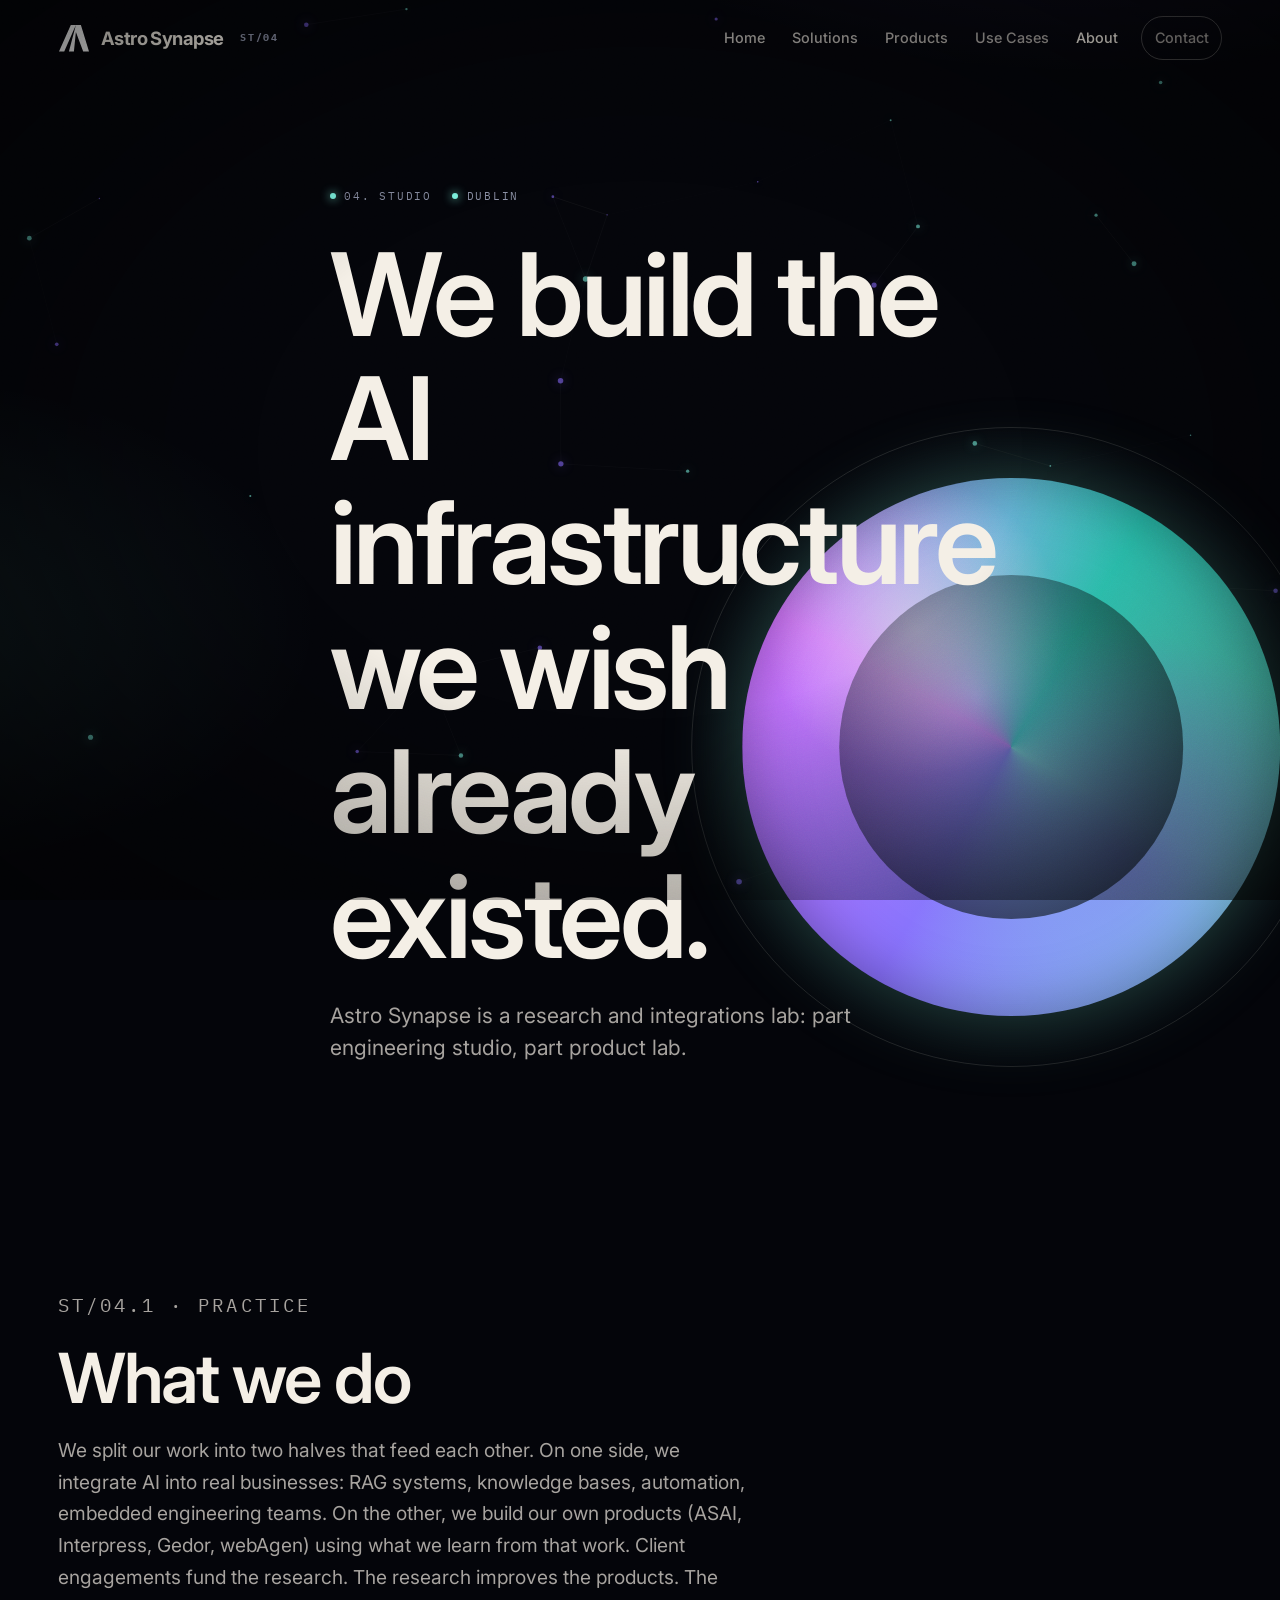
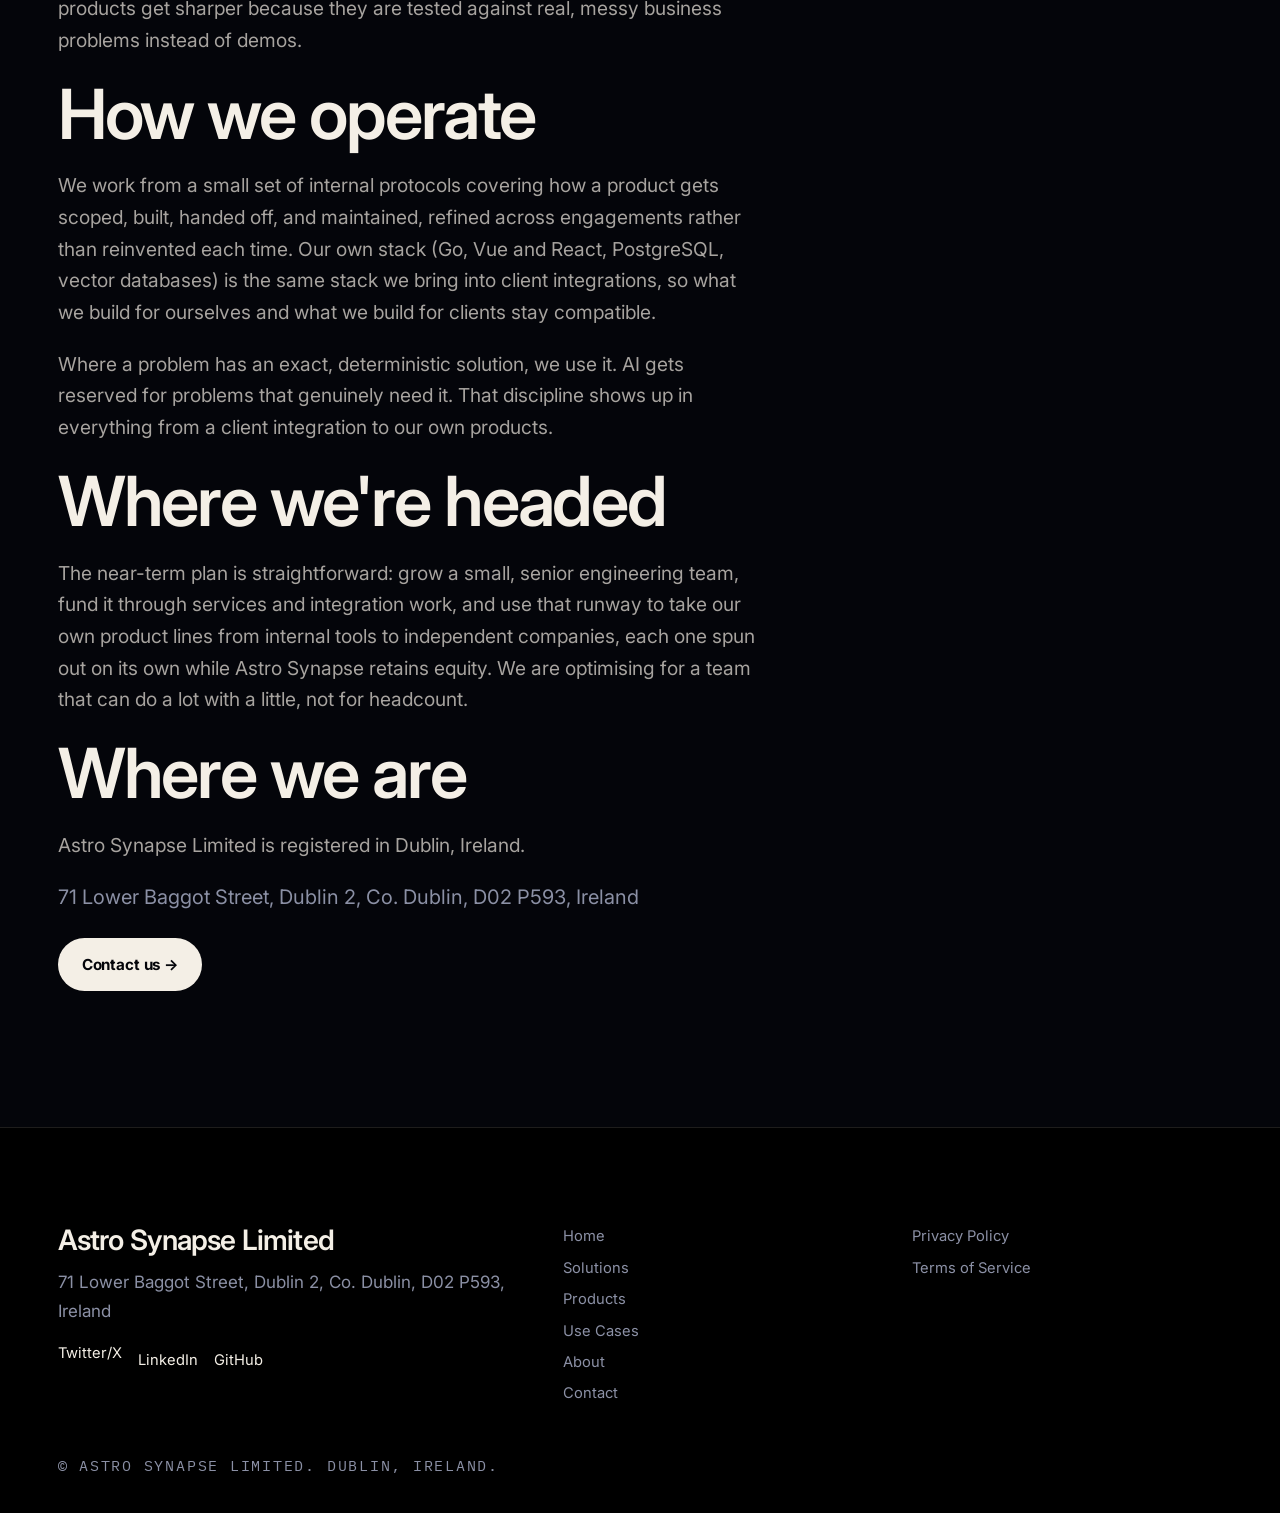
==== commit 19349b6f: "updated design" ====
--- a/about.html
+++ b/about.html
@@ -13,8 +13,8 @@
   <meta property="og:image" content="https://astrosynapse.ai/public/cards/card-3.png">
   <meta name="twitter:card" content="summary_large_image">
   <link rel="icon" type="image/png" href="favicon.png">
-  <link rel="stylesheet" href="https://api.fontshare.com/v2/css?f[]=clash-display@400,500,600,700&amp;f[]=satoshi@400,500,700,900&amp;display=swap">
-  <link rel="stylesheet" href="https://fonts.googleapis.com/css2?family=IBM+Plex+Mono:wght@400;500&amp;display=swap">
+  <link rel="stylesheet" href="https://api.fontshare.com/v2/css?f[]=satoshi@400,500,700,900&amp;display=swap">
+  <link rel="stylesheet" href="https://fonts.googleapis.com/css2?family=Inter:wght@400;500;600;700&amp;family=IBM+Plex+Mono:wght@400;500&amp;display=swap">
   <link rel="stylesheet" href="styles.css">
   <script>document.documentElement.classList.add("js");</script>
 </head>
@@ -27,7 +27,7 @@
   <header class="site-header" id="site-header">
     <div class="site-header__inner wrap">
       <a class="brand" href="index.html">
-        <img src="public/logo/logo.png" width="32" height="28" alt="">
+        <img src="public/logo/logo-white-icon.svg" width="32" height="28" alt="">
         <span>Astro Synapse</span>
         <span class="brand__code">ST/04</span>
       </a>
--- a/styles.css
+++ b/styles.css
@@ -16,8 +16,8 @@
   --wait: #f5c15a;
   --dev: #9aa3b5;
   --glow: rgba(124, 244, 224, 0.35);
-  --font-display: "Clash Display", "Satoshi", ui-sans-serif, system-ui, sans-serif;
-  --font-body: "Satoshi", ui-sans-serif, system-ui, sans-serif;
+  --font-display: Inter, "Inter Variable", ui-sans-serif, system-ui, sans-serif;
+  --font-body: "Satoshi", Inter, ui-sans-serif, system-ui, sans-serif;
   --font-mono: "IBM Plex Mono", ui-monospace, SFMono-Regular, Menlo, monospace;
   --wrap: 1220px;
   --gutter: clamp(1.15rem, 4.5vw, 5.5rem);
@@ -233,9 +233,9 @@
 h4,
 .display {
   font-family: var(--font-display);
-  font-weight: 500;
-  letter-spacing: -0.045em;
-  line-height: 0.92;
+  font-weight: 600;
+  letter-spacing: -0.03em;
+  line-height: 1.08;
   color: var(--cream);
 }
 
@@ -330,11 +330,11 @@
 .brand {
   display: inline-flex;
   align-items: center;
-  gap: 0.75rem;
-  color: var(--cream);
-  font-family: var(--font-display);
-  font-size: 1.05rem;
-  font-weight: 500;
+  gap: 0.7rem;
+  color: var(--cream);
+  font-family: var(--font-body);
+  font-size: 1.15rem;
+  font-weight: 700;
   letter-spacing: -0.03em;
 }
 
@@ -343,7 +343,7 @@
 }
 
 .brand img {
-  width: 28px;
+  width: 32px;
   height: 28px;
   object-fit: contain;
 }
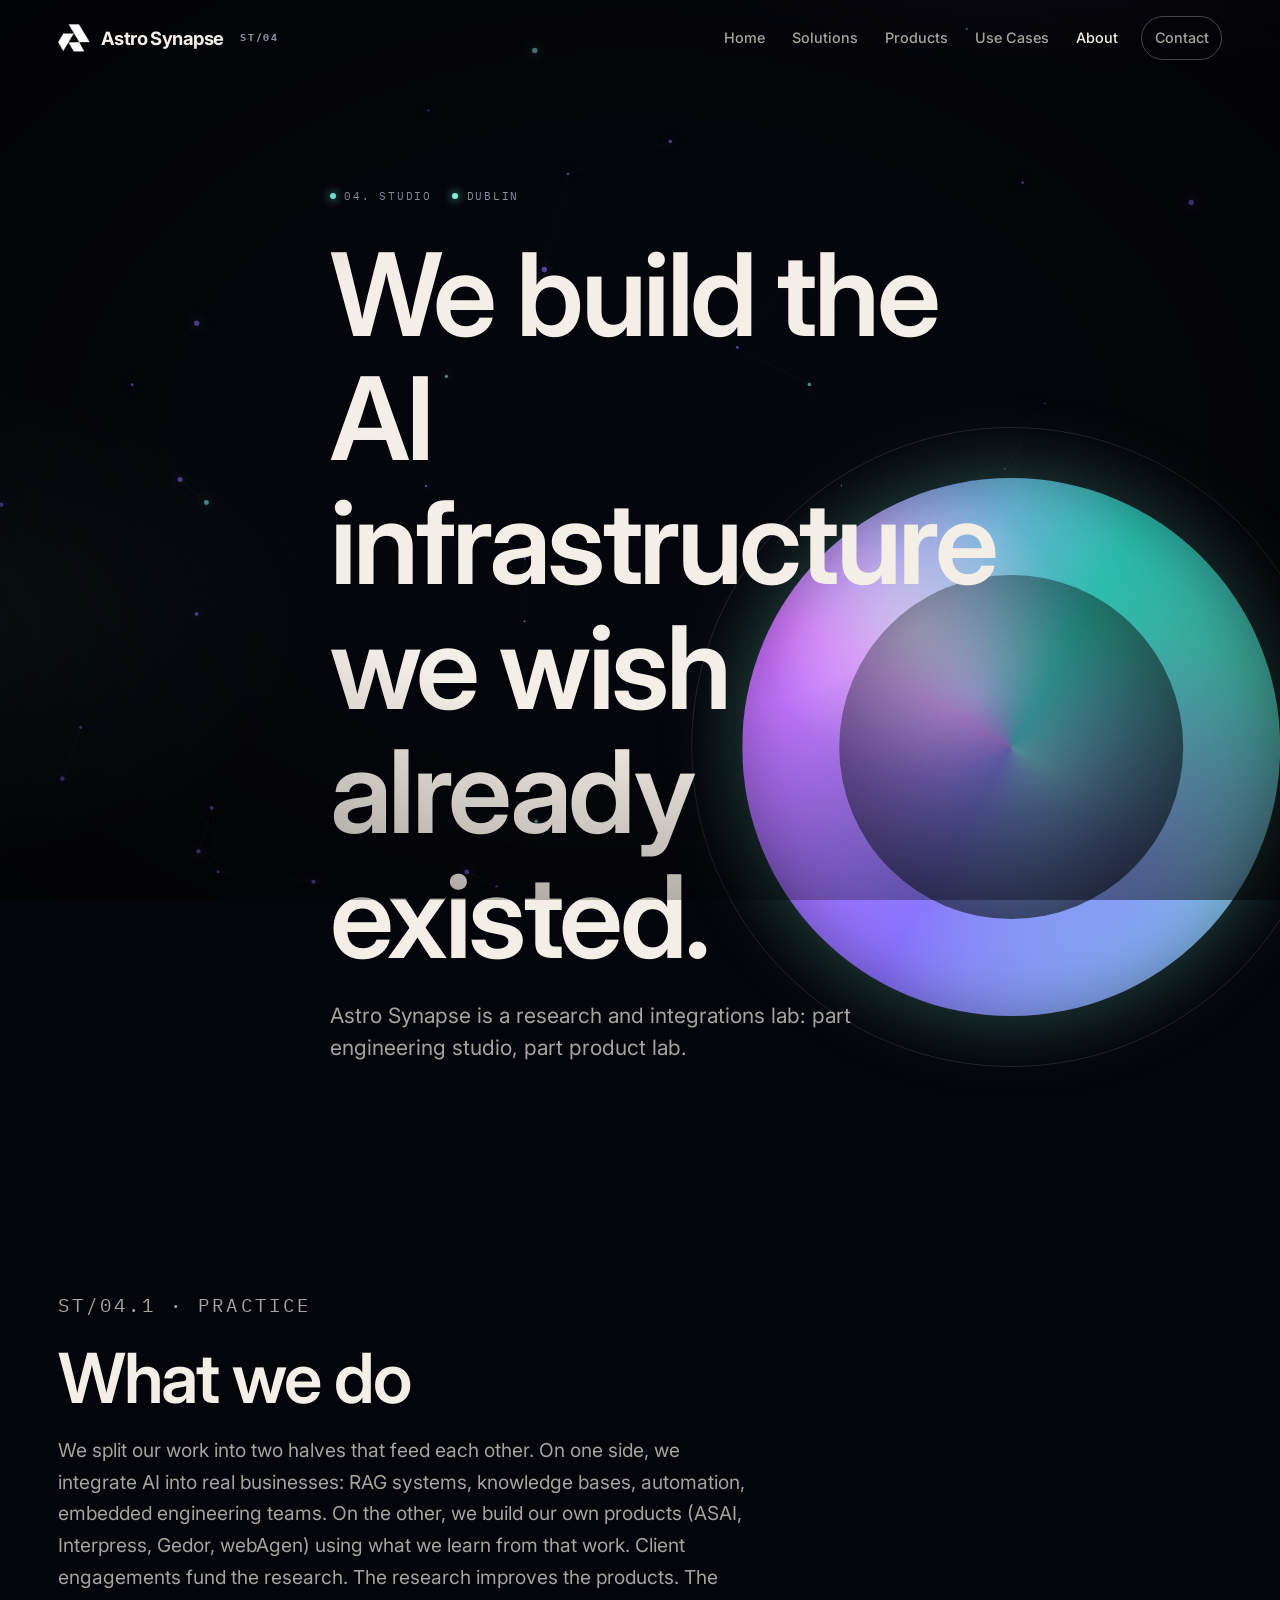
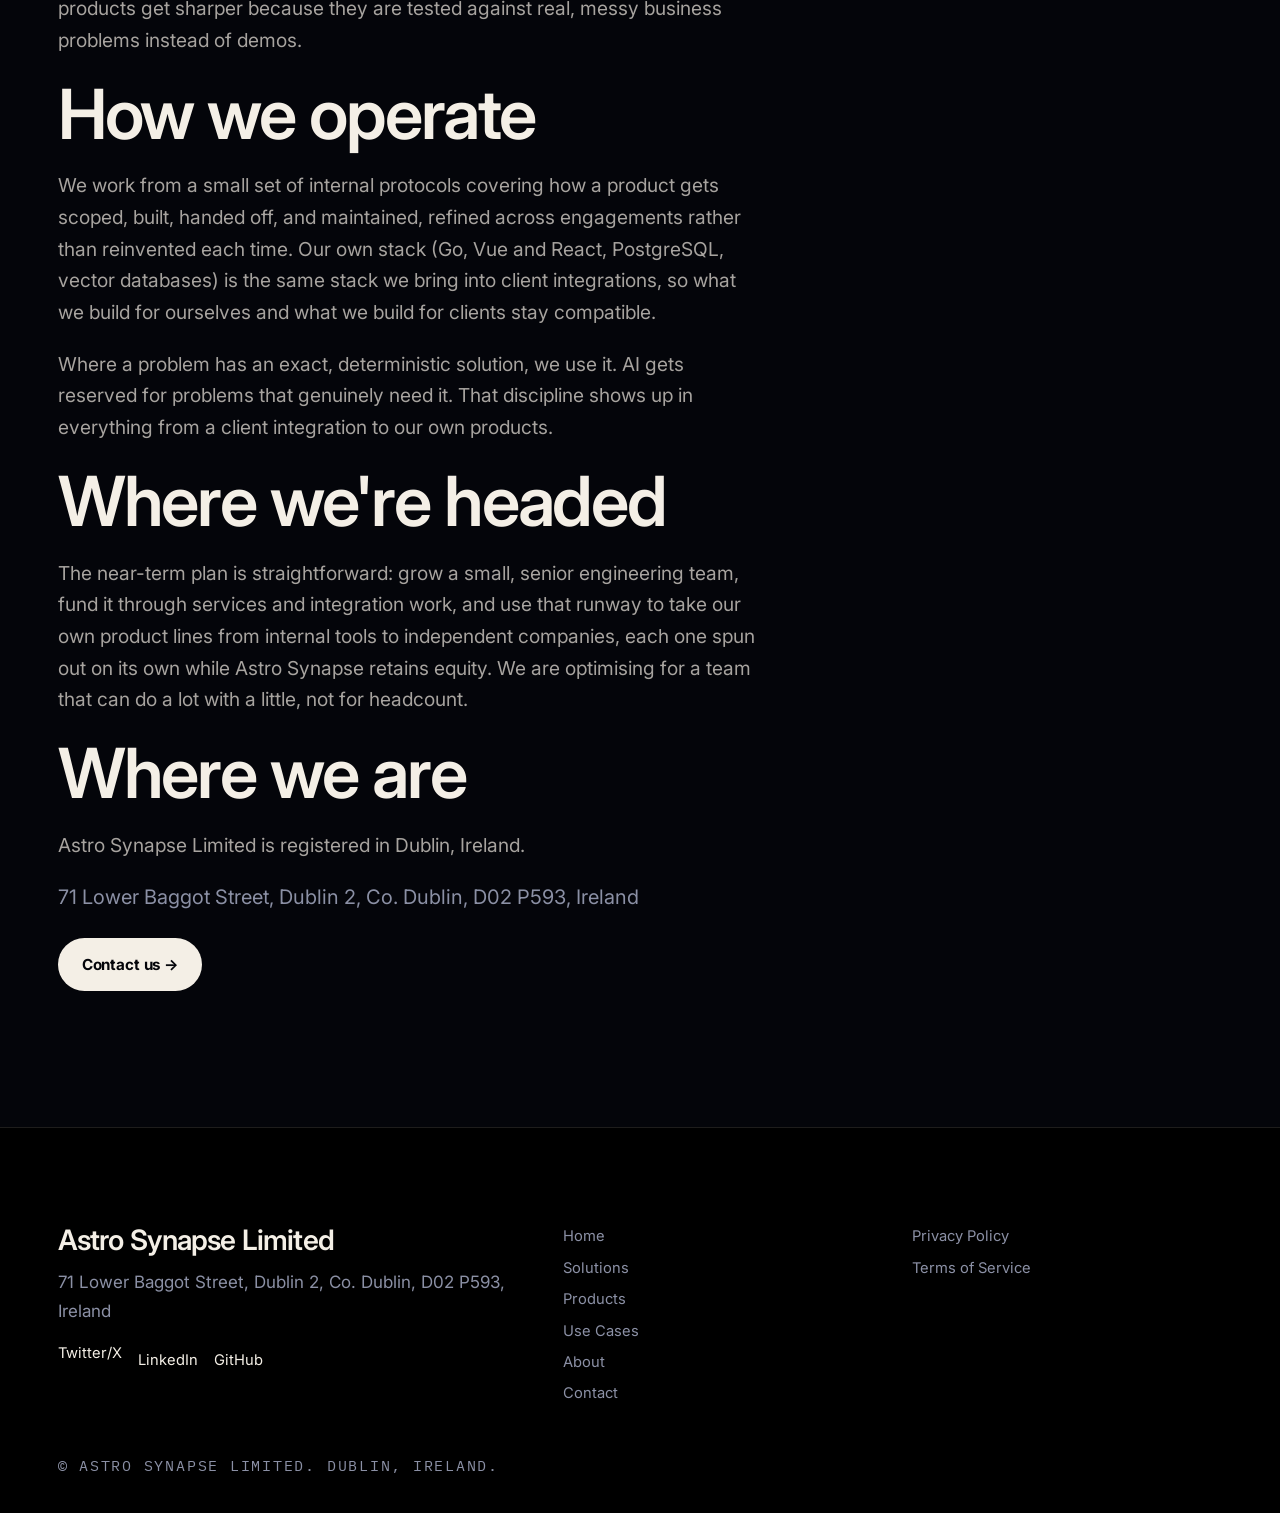
==== commit cf156eb5: "Logo update" ====
--- a/about.html
+++ b/about.html
@@ -27,7 +27,7 @@
   <header class="site-header" id="site-header">
     <div class="site-header__inner wrap">
       <a class="brand" href="index.html">
-        <img src="public/logo/logo-white-icon.svg" width="32" height="28" alt="">
+        <img src="public/logo/logo-white.png" width="32" height="28" alt="">
         <span>Astro Synapse</span>
         <span class="brand__code">ST/04</span>
       </a>
--- a/styles.css
+++ b/styles.css
@@ -306,7 +306,7 @@
 .site-header {
   position: sticky;
   top: 0;
-  z-index: 60;
+  z-index: 85;
   height: var(--header);
   border-bottom: 1px solid transparent;
   transition: background-color 400ms var(--ease), border-color 400ms var(--ease), backdrop-filter 400ms var(--ease);
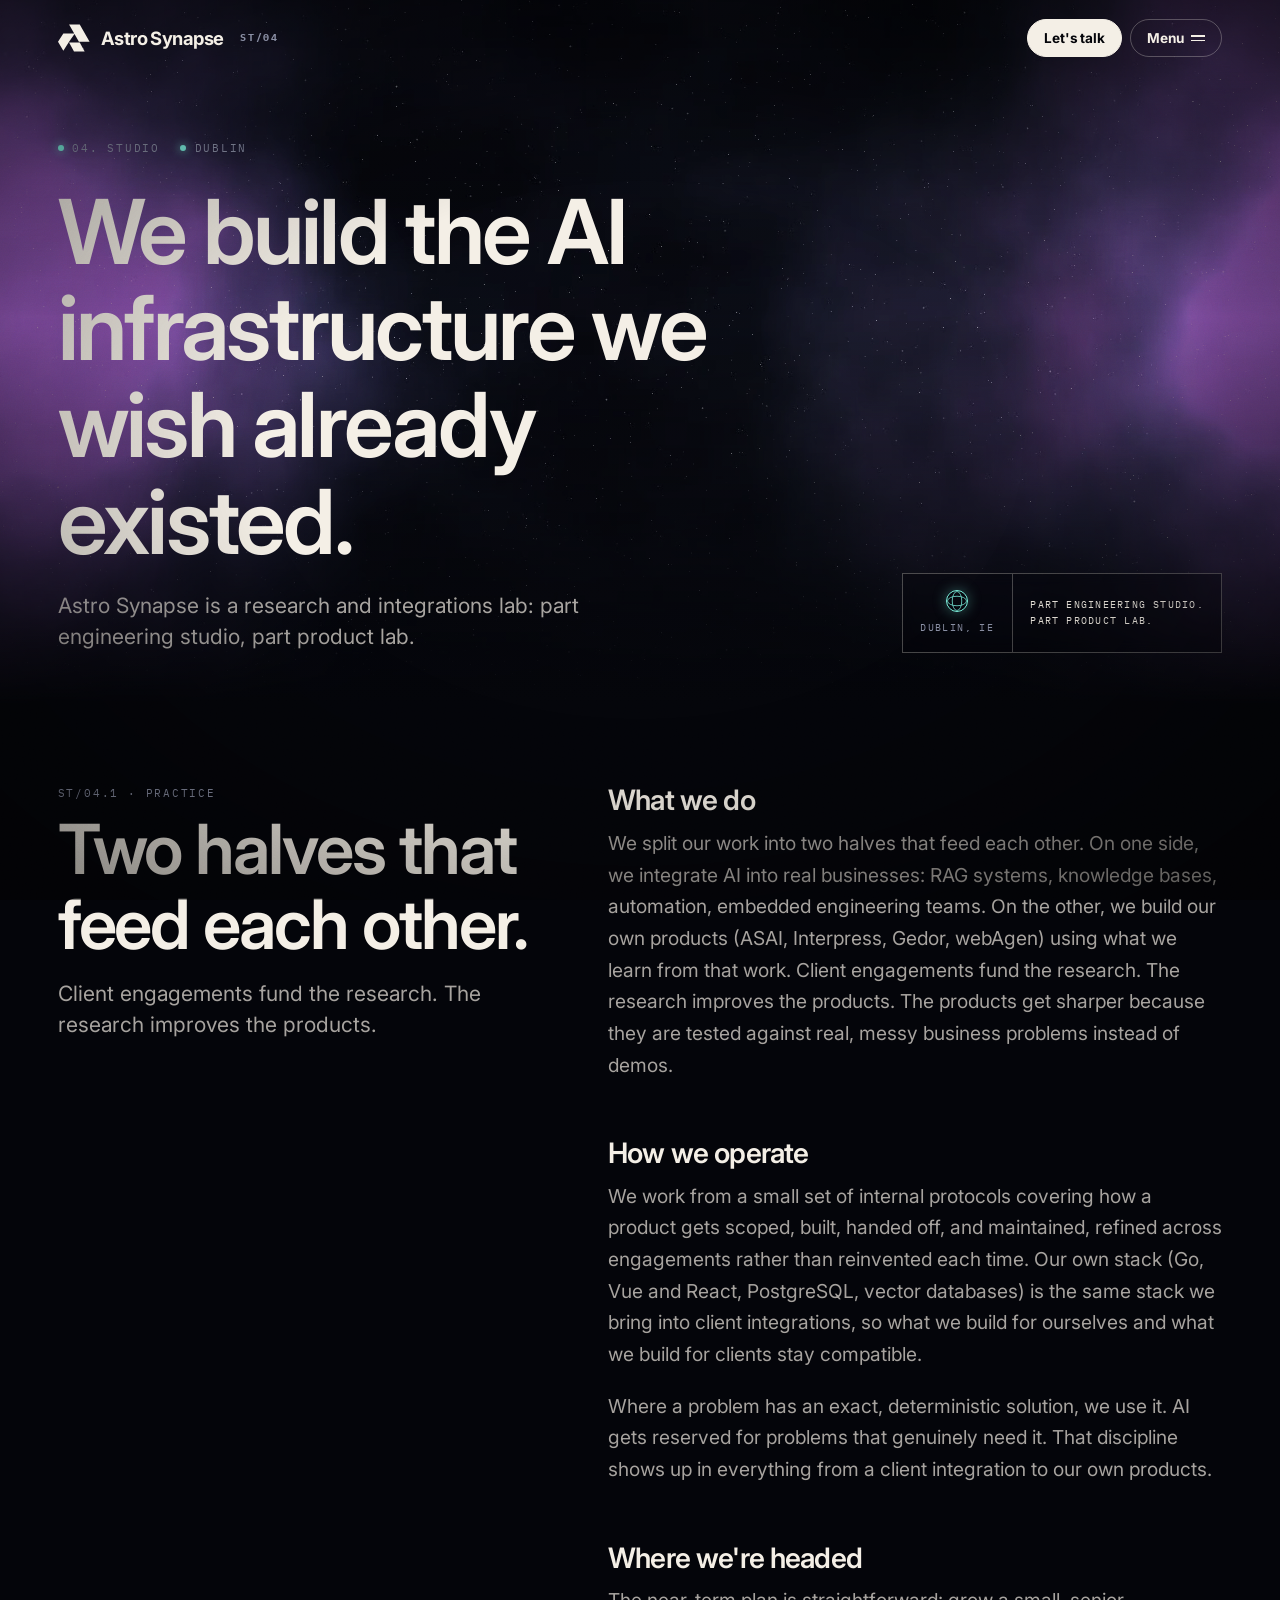
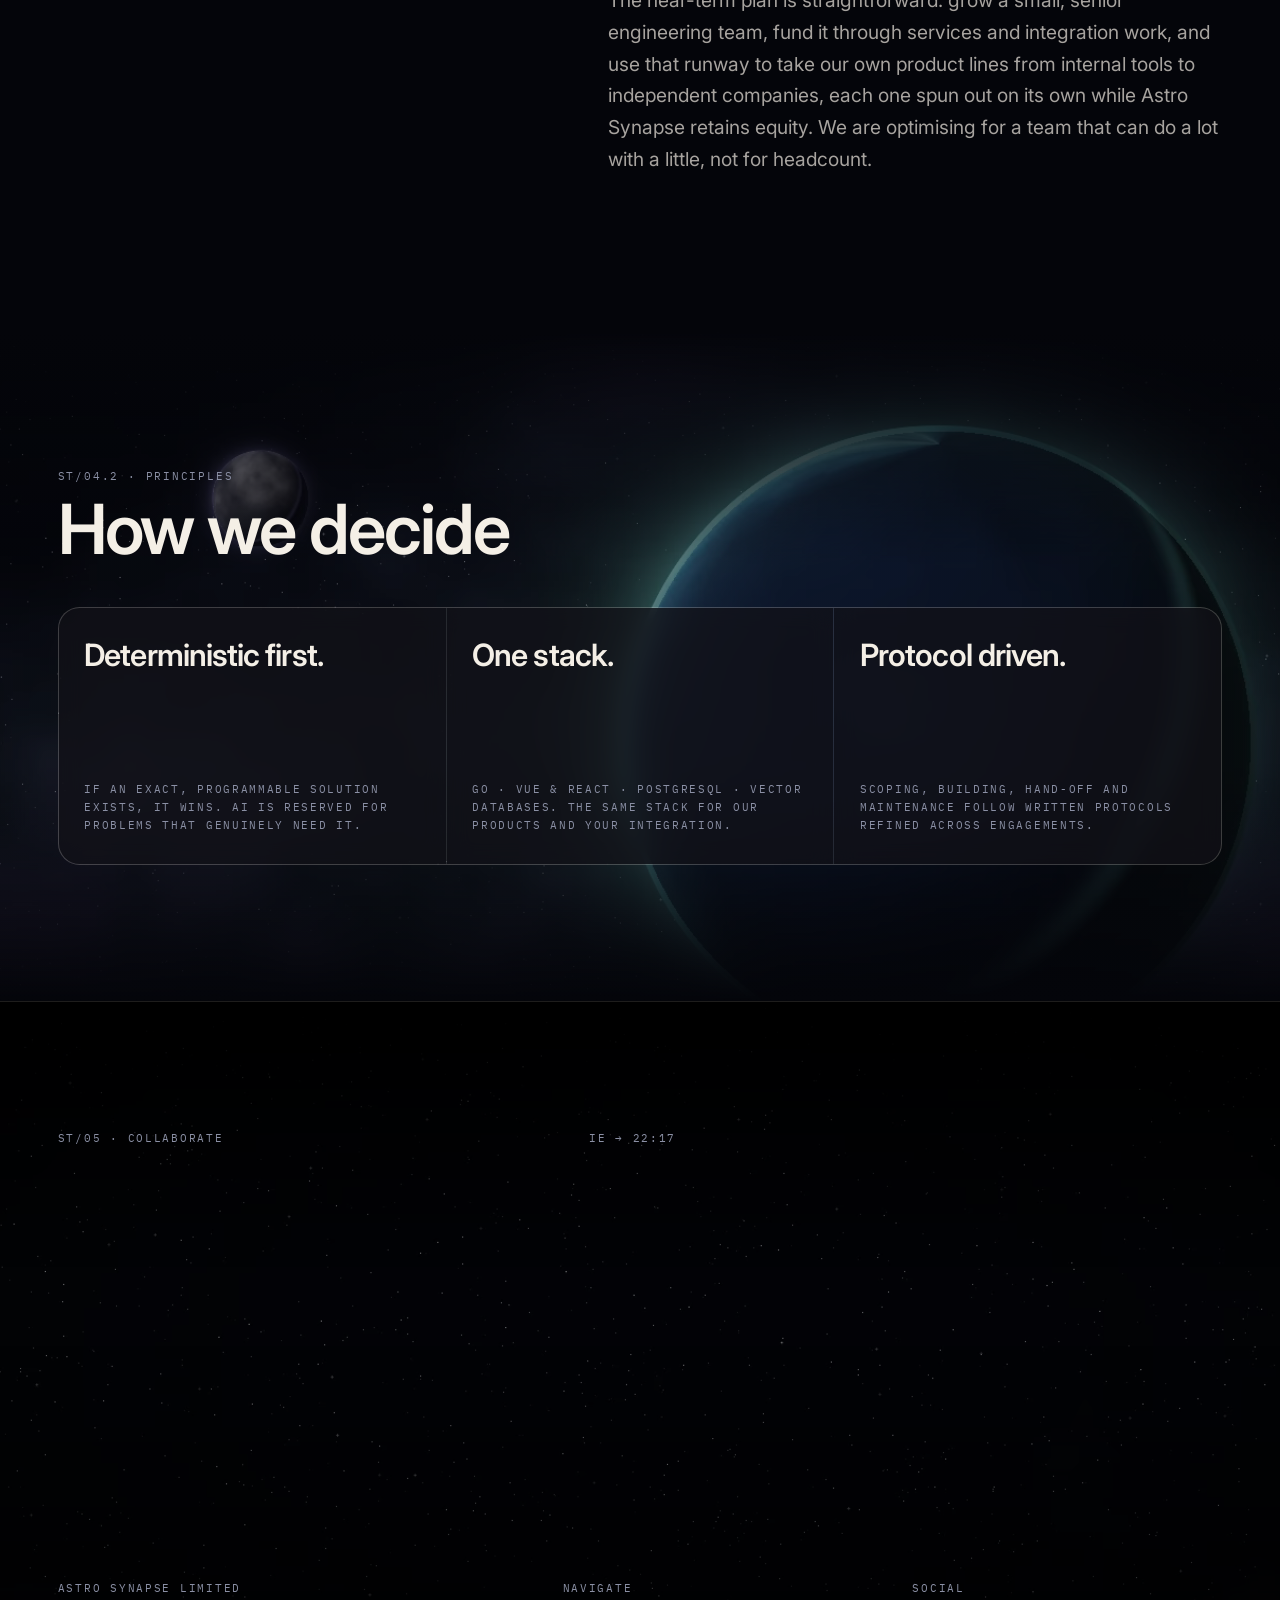
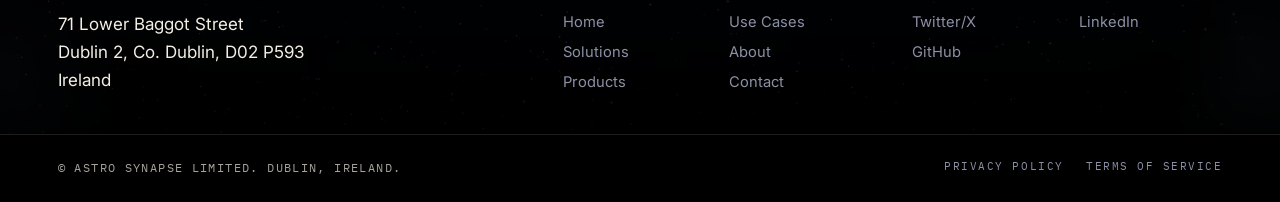
==== commit b6b16146: "New design" ====
--- a/about.html
+++ b/about.html
@@ -1,124 +1,159 @@
-<!DOCTYPE html>
+<!doctype html>
 <html lang="en">
 <head>
-  <meta charset="utf-8">
-  <meta name="viewport" content="width=device-width, initial-scale=1">
-  <title>About · Astro Synapse</title>
-  <meta name="description" content="Astro Synapse is a research and integrations lab in Dublin: part engineering studio, part product lab.">
-  <link rel="canonical" href="https://astrosynapse.ai/about.html">
-  <meta property="og:type" content="website">
-  <meta property="og:url" content="https://astrosynapse.ai/about.html">
-  <meta property="og:title" content="About · Astro Synapse">
-  <meta property="og:description" content="We build the AI infrastructure we wish already existed.">
-  <meta property="og:image" content="https://astrosynapse.ai/public/cards/card-3.png">
-  <meta name="twitter:card" content="summary_large_image">
-  <link rel="icon" type="image/png" href="favicon.png">
-  <link rel="stylesheet" href="https://api.fontshare.com/v2/css?f[]=satoshi@400,500,700,900&amp;display=swap">
-  <link rel="stylesheet" href="https://fonts.googleapis.com/css2?family=Inter:wght@400;500;600;700&amp;family=IBM+Plex+Mono:wght@400;500&amp;display=swap">
-  <link rel="stylesheet" href="styles.css">
-  <script>document.documentElement.classList.add("js");</script>
+<meta charset="utf-8">
+<meta name="viewport" content="width=device-width, initial-scale=1">
+<title>About · Astro Synapse</title>
+<meta name="description" content="Astro Synapse is a research and integrations lab: part engineering studio, part product lab, registered in Dublin, Ireland.">
+<link rel="canonical" href="https://astrosynapse.ai/about.html">
+<meta property="og:type" content="website">
+<meta property="og:url" content="https://astrosynapse.ai/about.html">
+<meta property="og:title" content="About · Astro Synapse">
+<meta property="og:description" content="Astro Synapse is a research and integrations lab: part engineering studio, part product lab, registered in Dublin, Ireland.">
+<meta property="og:image" content="https://astrosynapse.ai/public/video/hero-space.jpg">
+<meta name="twitter:card" content="summary_large_image">
+<meta name="theme-color" content="#04050a">
+<link rel="icon" href="public/logo/logo-white-icon.svg">
+<script>document.documentElement.classList.add("js");</script>
+<link rel="preconnect" href="https://fonts.googleapis.com">
+<link rel="preconnect" href="https://fonts.gstatic.com" crossorigin>
+<link href="https://api.fontshare.com/v2/css?f[]=satoshi@400,500,700,900&display=swap" rel="stylesheet">
+<link href="https://fonts.googleapis.com/css2?family=Inter:wght@400;500;600;700&family=IBM+Plex+Mono:wght@400;500&display=swap" rel="stylesheet">
+<link rel="stylesheet" href="styles.css">
 </head>
 <body>
-  <div class="fx-grain" aria-hidden="true"></div>
-  <div class="fx-vignette" aria-hidden="true"></div>
-  <canvas class="fx-orbs" data-orbs aria-hidden="true"></canvas>
-  <div class="cursor" data-cursor aria-hidden="true"></div>
-  <a class="skip-link" href="#main">Skip to content</a>
-  <header class="site-header" id="site-header">
-    <div class="site-header__inner wrap">
-      <a class="brand" href="index.html">
-        <img src="public/logo/logo-white.png" width="32" height="28" alt="">
-        <span>Astro Synapse</span>
-        <span class="brand__code">ST/04</span>
-      </a>
-      <button class="nav-toggle" type="button" aria-expanded="false" aria-controls="site-nav" aria-label="Open menu">
-        <span class="nav-toggle__bar"></span>
-        <span class="nav-toggle__bar"></span>
-      </button>
-      <nav id="site-nav" class="site-nav" aria-label="Primary">
-        <ul>
-          <li><a href="index.html">Home</a></li>
-          <li><a href="solutions.html">Solutions</a></li>
-          <li><a href="products.html">Products</a></li>
-          <li><a href="use-cases.html">Use Cases</a></li>
-          <li><a href="about.html" aria-current="page">About</a></li>
-          <li><a class="btn btn--nav" href="contact.html">Contact</a></li>
-        </ul>
-      </nav>
+<a class="skip-link" href="#main">Skip to content</a>
+<div class="fx-grain" aria-hidden="true"></div>
+<div class="fx-vignette" aria-hidden="true"></div>
+
+<!-- ============ HEADER ============ -->
+<header class="site-header" id="header">
+  <div class="wrap site-header__inner">
+    <a class="brand" href="index.html" aria-label="Astro Synapse home">
+      <svg class="brand__mark" viewBox="0 0 39 34" width="32" height="28" aria-hidden="true" focusable="false"><path fill="currentColor" d="M13.5 .5h13l12 21h-13zM6.5 11.5h14l-7 10-7 11-6.5-11zM13.5 22.5h13l6 11h-13z"/></svg>
+      <span>Astro Synapse</span><span class="brand__code">ST/04</span>
+    </a>
+    <div class="hdr-actions">
+      <a class="btn btn--nav is-solid" href="contact.html">Let's talk</a>
+      <button class="btn btn--nav" id="menuBtn" aria-expanded="false" aria-controls="menu"><span id="menuLbl">Menu</span><span class="burger" aria-hidden="true"><i></i><i></i></span></button>
     </div>
-  </header>
+  </div>
+</header>
 
-  <main id="main">
-    <section class="hero hero--page">
-      <div class="hero__stage" aria-hidden="true">
-        <div class="hero__ring"></div>
-        <div class="hero__orb"></div>
+<div class="menu" id="menu" aria-hidden="true">
+  <nav aria-label="Primary">
+    <a href="index.html"><span class="menu__idx">01</span>Home</a>
+    <a href="solutions.html"><span class="menu__idx">02</span>Solutions</a>
+    <a href="products.html"><span class="menu__idx">03</span>Products</a>
+    <a href="use-cases.html"><span class="menu__idx">04</span>Use Cases</a>
+    <a href="about.html" aria-current="page"><span class="menu__idx">05</span>About</a>
+    <a href="contact.html"><span class="menu__idx">06</span>Contact</a>
+  </nav>
+  <aside class="menu__side">
+    <div><h5>Business enquiry</h5><a href="contact.html">Start a project →</a></div>
+    <div><h5>Social</h5><div class="menu__row">
+      <a href="https://twitter.com/astrosynapselab" target="_blank" rel="noopener">Twitter/X</a>
+      <a href="https://www.linkedin.com/company/astro-synapse/" target="_blank" rel="noopener">LinkedIn</a>
+      <a href="https://github.com/AstroSynapseLab" target="_blank" rel="noopener">GitHub</a>
+    </div></div>
+    <div><h5>Astro Synapse Limited</h5><p>71 Lower Baggot Street, Dublin 2, D02 P593, Ireland</p></div>
+  </aside>
+</div>
+
+<main id="main">
+
+<!-- ============ PAGE HERO ============ -->
+<section class="page-hero">
+  <div class="bgv">
+    <video autoplay muted loop playsinline preload="metadata" poster="public/video/hero-space.jpg">
+      <source src="public/video/hero-space.webm" type="video/webm">
+      <source src="public/video/hero-space.mp4" type="video/mp4">
+    </video>
+  </div>
+  <div class="wrap page-hero__grid">
+    <div>
+      <p class="kicker" data-reveal><span>04. Studio</span><span>Dublin</span></p>
+      <h1 data-reveal="d1">We build the AI infrastructure we wish already existed.</h1>
+      <p class="lede" data-reveal="d2">Astro Synapse is a research and integrations lab: part engineering studio, part product lab.</p>
+    </div>
+    <div class="page-hero__aside" data-reveal="d3"><div class="hero__facts"><div><span class="globe" aria-hidden="true"></span>Dublin, IE</div><div>Part engineering studio.<br>Part product lab.</div></div></div>
+  </div>
+</section>
+
+<section class="section" style="padding-top:clamp(3rem,7vw,5rem)">
+  <div class="wrap two-col">
+    <div class="sticky" data-reveal>
+      <p class="st-code">ST/04.1 · Practice</p>
+      <h2 style="margin-top:.6rem">Two halves that feed each other.</h2>
+      <p class="lede" style="margin-top:1rem">Client engagements fund the research. The research improves the products.</p>
+    </div>
+    <div class="prose">
+      <div data-reveal><h3 style="margin-top:0">What we do</h3><p>We split our work into two halves that feed each other. On one side, we integrate AI into real businesses: RAG systems, knowledge bases, automation, embedded engineering teams. On the other, we build our own products (ASAI, Interpress, Gedor, webAgen) using what we learn from that work. Client engagements fund the research. The research improves the products. The products get sharper because they are tested against real, messy business problems instead of demos.</p></div>
+      <div data-reveal><h3>How we operate</h3><p>We work from a small set of internal protocols covering how a product gets scoped, built, handed off, and maintained, refined across engagements rather than reinvented each time. Our own stack (Go, Vue and React, PostgreSQL, vector databases) is the same stack we bring into client integrations, so what we build for ourselves and what we build for clients stay compatible.</p><p>Where a problem has an exact, deterministic solution, we use it. AI gets reserved for problems that genuinely need it. That discipline shows up in everything from a client integration to our own products.</p></div>
+      <div data-reveal><h3>Where we're headed</h3><p>The near-term plan is straightforward: grow a small, senior engineering team, fund it through services and integration work, and use that runway to take our own product lines from internal tools to independent companies, each one spun out on its own while Astro Synapse retains equity. We are optimising for a team that can do a lot with a little, not for headcount.</p></div>
+    </div>
+  </div>
+</section>
+<section class="facts section">
+  <div class="bgv">
+    <video autoplay muted loop playsinline preload="metadata" poster="public/video/hero-planet.jpg">
+      <source src="public/video/hero-planet.webm" type="video/webm">
+      <source src="public/video/hero-planet.mp4" type="video/mp4">
+    </video>
+  </div>
+  <div class="wrap facts__inner">
+    <div class="section-head"><div><p class="st-code" data-reveal>ST/04.2 · Principles</p><h2 data-reveal="d1">How we decide</h2></div></div>
+    <div class="fgrid" style="grid-template-columns:repeat(3,1fr)">
+      <div class="fact" data-reveal><div class="fact__num is-text">Deterministic first.</div><div class="fact__cap">If an exact, programmable solution exists, it wins. AI is reserved for problems that genuinely need it.</div></div>
+      <div class="fact" data-reveal="d1"><div class="fact__num is-text">One stack.</div><div class="fact__cap">Go · Vue &amp; React · PostgreSQL · vector databases. The same stack for our products and your integration.</div></div>
+      <div class="fact" data-reveal="d2"><div class="fact__num is-text">Protocol driven.</div><div class="fact__cap">Scoping, building, hand-off and maintenance follow written protocols refined across engagements.</div></div>
+    </div>
+  </div>
+</section>
+
+
+<!-- ============ CONTACT + FOOTER ============ -->
+<footer class="site-footer" id="contact">
+  <div class="bgv">
+    <video autoplay muted loop playsinline preload="metadata" poster="public/video/deep-space.jpg">
+      <source src="public/video/deep-space.webm" type="video/webm">
+      <source src="public/video/deep-space.mp4" type="video/mp4">
+    </video>
+  </div>
+  <div class="wrap site-footer__inner">
+    <div class="cta">
+      <div>
+        <div class="cta__lbl"><span>ST/05 · Collaborate</span><span id="clock">IE → --:--</span></div>
+        <h2 data-reveal>Ready to build something real?</h2>
+        <p class="lede" data-reveal="d1">Tell us what you're trying to solve; we'll tell you if AI is actually the answer.</p>
       </div>
-      <div class="wrap hero__copy">
-        <p class="kicker"><span>04. Studio</span><span>Dublin</span></p>
-        <h1>We build the AI infrastructure we wish already existed.</h1>
-        <p class="lede">Astro Synapse is a research and integrations lab: part engineering studio, part product lab.</p>
+      <div class="cta__links">
+        <a class="ulink" href="contact.html" data-reveal>Discuss your project <span class="arr">→</span></a>
+        <a class="ulink" href="products.html" data-reveal="d1">Explore the products <span class="arr">→</span></a>
       </div>
-    </section>
+    </div>
+    <div class="site-footer__grid">
+      <div><h5>Astro Synapse Limited</h5><address class="address">71 Lower Baggot Street<br>Dublin 2, Co. Dublin, D02 P593<br>Ireland</address></div>
+      <div><h5>Navigate</h5><div class="two">
+        <a href="index.html">Home</a><a href="use-cases.html">Use Cases</a>
+        <a href="solutions.html">Solutions</a><a href="about.html">About</a>
+        <a href="products.html">Products</a><a href="contact.html">Contact</a>
+      </div></div>
+      <div><h5>Social</h5><div class="two">
+        <a href="https://twitter.com/astrosynapselab" target="_blank" rel="noopener">Twitter/X</a>
+        <a href="https://www.linkedin.com/company/astro-synapse/" target="_blank" rel="noopener">LinkedIn</a>
+        <a href="https://github.com/AstroSynapseLab" target="_blank" rel="noopener">GitHub</a>
+      </div></div>
+    </div>
+  </div>
+</footer>
+<div class="legal">
+  <p class="copyright">© Astro Synapse Limited. Dublin, Ireland.</p>
+  <div class="legal__row"><a href="privacy-policy.html">Privacy Policy</a><a href="terms-of-service.html">Terms of Service</a></div>
+</div>
 
-    <section class="section">
-      <div class="wrap prose">
-        <div data-reveal>
-          <p class="st-code">ST/04.1 · Practice</p>
-          <h2>What we do</h2>
-          <p>We split our work into two halves that feed each other. On one side, we integrate AI into real businesses: RAG systems, knowledge bases, automation, embedded engineering teams. On the other, we build our own products (ASAI, Interpress, Gedor, webAgen) using what we learn from that work. Client engagements fund the research. The research improves the products. The products get sharper because they are tested against real, messy business problems instead of demos.</p>
-        </div>
-        <div data-reveal>
-          <h2>How we operate</h2>
-          <p>We work from a small set of internal protocols covering how a product gets scoped, built, handed off, and maintained, refined across engagements rather than reinvented each time. Our own stack (Go, Vue and React, PostgreSQL, vector databases) is the same stack we bring into client integrations, so what we build for ourselves and what we build for clients stay compatible.</p>
-          <p>Where a problem has an exact, deterministic solution, we use it. AI gets reserved for problems that genuinely need it. That discipline shows up in everything from a client integration to our own products.</p>
-        </div>
-        <div data-reveal>
-          <h2>Where we're headed</h2>
-          <p>The near-term plan is straightforward: grow a small, senior engineering team, fund it through services and integration work, and use that runway to take our own product lines from internal tools to independent companies, each one spun out on its own while Astro Synapse retains equity. We are optimising for a team that can do a lot with a little, not for headcount.</p>
-        </div>
-        <div data-reveal>
-          <h2>Where we are</h2>
-          <p>Astro Synapse Limited is registered in Dublin, Ireland.</p>
-          <address class="address address--lg">71 Lower Baggot Street, Dublin 2, Co. Dublin, D02 P593, Ireland</address>
-          <div class="cta-row">
-            <a class="btn btn--primary" href="contact.html">Contact us →</a>
-          </div>
-        </div>
-      </div>
-    </section>
-  </main>
+</main>
 
-  <footer class="site-footer">
-    <div class="wrap site-footer__grid">
-      <div>
-        <h3>Astro Synapse Limited</h3>
-        <address class="address">71 Lower Baggot Street, Dublin 2, Co. Dublin, D02 P593, Ireland</address>
-        <ul class="social">
-          <li><a href="https://twitter.com/astrosynapselab" rel="noopener noreferrer">Twitter/X</a></li>
-          <li><a href="https://www.linkedin.com/company/astro-synapse/" rel="noopener noreferrer">LinkedIn</a></li>
-          <li><a href="https://github.com/AstroSynapseLab" rel="noopener noreferrer">GitHub</a></li>
-        </ul>
-      </div>
-      <nav aria-label="Footer">
-        <ul class="footer-nav">
-          <li><a href="index.html">Home</a></li>
-          <li><a href="solutions.html">Solutions</a></li>
-          <li><a href="products.html">Products</a></li>
-          <li><a href="use-cases.html">Use Cases</a></li>
-          <li><a href="about.html" aria-current="page">About</a></li>
-          <li><a href="contact.html">Contact</a></li>
-        </ul>
-      </nav>
-      <nav aria-label="Legal">
-        <ul class="footer-nav">
-          <li><a href="privacy-policy.html">Privacy Policy</a></li>
-          <li><a href="terms-of-service.html">Terms of Service</a></li>
-        </ul>
-      </nav>
-    </div>
-    <p class="wrap copyright">© Astro Synapse Limited. Dublin, Ireland.</p>
-  </footer>
-  <script src="main.js"></script>
+<script src="main.js"></script>
 </body>
 </html>
--- a/styles.css
+++ b/styles.css
@@ -1,1301 +1,433 @@
-:root {
-  --void: #04050a;
-  --ink: #07080f;
-  --panel: rgba(12, 14, 24, 0.62);
-  --line: rgba(244, 239, 230, 0.12);
-  --line-strong: rgba(244, 239, 230, 0.28);
-  --cream: #f4efe6;
-  --cream-dim: rgba(244, 239, 230, 0.68);
-  --muted: #8b90a5;
-  --cyan: #7cf4e0;
-  --cyan-deep: #2bd4c0;
-  --violet: #8b6cff;
-  --magenta: #d46bff;
-  --gold: #f2d27a;
-  --live: #4ade80;
-  --wait: #f5c15a;
-  --dev: #9aa3b5;
-  --glow: rgba(124, 244, 224, 0.35);
-  --font-display: Inter, "Inter Variable", ui-sans-serif, system-ui, sans-serif;
-  --font-body: "Satoshi", Inter, ui-sans-serif, system-ui, sans-serif;
-  --font-mono: "IBM Plex Mono", ui-monospace, SFMono-Regular, Menlo, monospace;
-  --wrap: 1220px;
-  --gutter: clamp(1.15rem, 4.5vw, 5.5rem);
-  --header: 4.75rem;
-  --ease: cubic-bezier(0.22, 1, 0.36, 1);
-  --radius: 1.35rem;
-}
-
-*,
-*::before,
-*::after {
-  box-sizing: border-box;
-}
-
-html {
-  scroll-behavior: smooth;
-  overflow-x: hidden;
-}
-
-body {
-  margin: 0;
-  min-height: 100vh;
-  font-family: var(--font-body);
-  font-size: 1.0625rem;
-  line-height: 1.65;
-  color: var(--cream);
-  background:
-    radial-gradient(1200px 700px at 85% -10%, rgba(139, 108, 255, 0.18), transparent 55%),
-    radial-gradient(900px 500px at -10% 20%, rgba(124, 244, 224, 0.08), transparent 50%),
-    var(--void);
-  overflow-x: hidden;
-  -webkit-font-smoothing: antialiased;
-}
-
-body.nav-open {
-  overflow: hidden;
-}
-
-img {
-  max-width: 100%;
-  height: auto;
-  display: block;
-}
-
-a {
-  color: var(--cyan);
-  text-decoration: none;
-}
-
-a:hover {
-  color: var(--cream);
-}
-
-:focus-visible {
-  outline: 2px solid var(--cyan);
-  outline-offset: 3px;
-}
-
-.skip-link {
-  position: absolute;
-  left: 1rem;
-  top: -5rem;
-  z-index: 1000;
-  padding: 0.65rem 1rem;
-  background: var(--cyan);
-  color: var(--void);
-  font-weight: 700;
-}
-
-.skip-link:focus {
-  top: 1rem;
-}
-
-.wrap {
-  box-sizing: border-box;
-  width: 100%;
-  max-width: calc(var(--wrap) + var(--gutter) * 2);
-  margin-inline: auto;
-  padding-left: var(--gutter);
-  padding-right: var(--gutter);
-}
-
-/* Atmosphere */
-
-.fx-grain,
-.fx-vignette,
-.fx-orbs,
-.cursor {
-  pointer-events: none;
-}
-
-.fx-grain,
-.fx-vignette {
-  position: fixed;
-  inset: 0;
-  z-index: 80;
-}
-
-.fx-grain {
-  opacity: 0.09;
-  mix-blend-mode: overlay;
-  background-image: url("data:image/svg+xml,%3Csvg xmlns='http://www.w3.org/2000/svg' width='180' height='180'%3E%3Cfilter id='n'%3E%3CfeTurbulence type='fractalNoise' baseFrequency='.85' numOctaves='4' stitchTiles='stitch'/%3E%3C/filter%3E%3Crect width='100%25' height='100%25' filter='url(%23n)'/%3E%3C/svg%3E");
-  animation: grain 1.2s steps(4) infinite;
-}
-
-.fx-vignette {
-  z-index: 70;
-  background: radial-gradient(ellipse at center, transparent 42%, rgba(0, 0, 0, 0.55) 100%);
-}
-
-.fx-orbs {
-  position: fixed;
-  inset: 0;
-  z-index: 0;
-  width: 100%;
-  height: 100%;
-}
-
-.cursor {
-  position: fixed;
-  top: 0;
-  left: 0;
-  z-index: 90;
-  width: 10px;
-  height: 10px;
-  margin: -5px 0 0 -5px;
-  border-radius: 50%;
-  background: var(--cyan);
-  box-shadow: 0 0 24px var(--glow);
-  mix-blend-mode: screen;
-  transform: translate3d(-100px, -100px, 0);
-  transition: width 220ms var(--ease), height 220ms var(--ease), margin 220ms var(--ease), opacity 220ms var(--ease);
-}
-
-.cursor.is-hot {
-  width: 42px;
-  height: 42px;
-  margin: -21px 0 0 -21px;
-  background: transparent;
-  border: 1px solid var(--cyan);
-  box-shadow: 0 0 30px var(--glow);
-}
-
-.cursor--ring {
-  width: 40px;
-  height: 40px;
-  margin: -20px 0 0 -20px;
-  background: transparent;
-  border: 1px solid rgba(124, 244, 224, 0.28);
-  box-shadow: none;
-  opacity: 0.85;
-}
-
-.cursor--ring.is-hot {
-  width: 70px;
-  height: 70px;
-  margin: -35px 0 0 -35px;
-  border-color: rgba(124, 244, 224, 0.7);
-}
-
-.kicker,
-.st-code,
-.solution__index,
-.eyebrow,
-.badge,
-.brand__code,
-.discover,
-.glow-card__cta,
-.service-list__index,
-.pill,
-.facts dt,
-.copyright {
-  font-family: var(--font-mono);
-  letter-spacing: 0.16em;
-  text-transform: uppercase;
-}
-
-.kicker {
-  display: flex;
-  flex-wrap: wrap;
-  gap: 1.25rem;
-  margin: 0 0 1.6rem;
-  color: var(--muted);
-  font-size: 0.68rem;
-}
-
-.kicker span {
-  position: relative;
-}
-
-.kicker span::before {
-  content: "";
-  display: inline-block;
-  width: 6px;
-  height: 6px;
-  margin-right: 0.55rem;
-  border-radius: 50%;
-  background: var(--cyan);
-  box-shadow: 0 0 10px var(--cyan);
-  vertical-align: 1px;
-}
-
-.eyebrow {
-  margin: 0 0 1rem;
-  color: var(--cyan);
-  font-size: 0.72rem;
-  font-weight: 500;
-}
-
-h1,
-h2,
-h3,
-h4,
-.display {
-  font-family: var(--font-display);
-  font-weight: 600;
-  letter-spacing: -0.03em;
-  line-height: 1.08;
-  color: var(--cream);
-}
-
-h1 {
-  margin: 0 0 1.4rem;
-  font-size: clamp(3.1rem, 9vw, 7.4rem);
-}
-
-h2 {
-  margin: 0 0 1.2rem;
-  font-size: clamp(2.1rem, 5.4vw, 4.4rem);
-}
-
-h3 {
-  margin: 0 0 0.7rem;
-  font-size: clamp(1.3rem, 2.2vw, 1.85rem);
-  line-height: 1.15;
-}
-
-.lede {
-  max-width: 38rem;
-  margin: 0 0 2.1rem;
-  color: var(--cream-dim);
-  font-size: clamp(1.05rem, 1.7vw, 1.32rem);
-  line-height: 1.5;
-  overflow-wrap: break-word;
-}
-
-.display {
-  margin: 0 0 1rem;
-  font-size: clamp(2.8rem, 8vw, 6.4rem);
-}
-
-.display span {
-  color: var(--cyan);
-}
-
-.section {
-  position: relative;
-  z-index: 1;
-  padding: clamp(4.5rem, 11vw, 8.5rem) 0;
-}
-
-.section--tight {
-  padding: clamp(2.8rem, 7vw, 5.5rem) 0;
-}
-
-.section--void {
-  background: linear-gradient(180deg, transparent, rgba(0, 0, 0, 0.35) 20%, rgba(0, 0, 0, 0.5));
-}
-
-.section-head {
-  display: flex;
-  align-items: flex-end;
-  justify-content: space-between;
-  gap: 2rem;
-  margin-bottom: 2.5rem;
-}
-
-.section-head .st-code {
-  margin: 0 0 0.4rem;
-  color: var(--muted);
-  font-size: 0.7rem;
-}
-
-/* Header */
-
-.site-header {
-  position: sticky;
-  top: 0;
-  z-index: 85;
-  height: var(--header);
-  border-bottom: 1px solid transparent;
-  transition: background-color 400ms var(--ease), border-color 400ms var(--ease), backdrop-filter 400ms var(--ease);
-}
-
-.site-header.scrolled {
-  background: rgba(4, 5, 10, 0.72);
-  border-bottom-color: var(--line);
-  backdrop-filter: blur(18px);
-  -webkit-backdrop-filter: blur(18px);
-}
-
-.site-header__inner {
-  display: flex;
-  align-items: center;
-  justify-content: space-between;
-  height: var(--header);
-  gap: 1rem;
-}
-
-.brand {
-  display: inline-flex;
-  align-items: center;
-  gap: 0.7rem;
-  color: var(--cream);
-  font-family: var(--font-body);
-  font-size: 1.15rem;
-  font-weight: 700;
-  letter-spacing: -0.03em;
-}
-
-.brand:hover {
-  color: var(--cream);
-}
-
-.brand img {
-  width: 32px;
-  height: 28px;
-  object-fit: contain;
-}
-
-.brand__code {
-  margin-left: 0.35rem;
-  color: var(--muted);
-  font-size: 0.62rem;
-}
-
-.nav-toggle {
-  display: none;
-  width: 44px;
-  height: 44px;
-  padding: 0;
-  border: 0;
-  background: transparent;
-  cursor: pointer;
-}
-
-.nav-toggle__bar {
-  display: block;
-  width: 20px;
-  height: 1.5px;
-  margin: 6px auto;
-  background: var(--cream);
-  transition: transform 280ms var(--ease), opacity 280ms var(--ease);
-}
-
-.nav-toggle[aria-expanded="true"] .nav-toggle__bar:first-child {
-  transform: translateY(3.75px) rotate(45deg);
-}
-
-.nav-toggle[aria-expanded="true"] .nav-toggle__bar:last-child {
-  transform: translateY(-3.75px) rotate(-45deg);
-}
-
-.site-nav ul {
-  display: flex;
-  align-items: center;
-  gap: 0.1rem;
-  margin: 0;
-  padding: 0;
-  list-style: none;
-}
-
-.site-nav a {
-  display: inline-flex;
-  align-items: center;
-  min-height: 44px;
-  padding: 0.35rem 0.8rem;
-  color: var(--cream-dim);
-  font-size: 0.9rem;
-  font-weight: 500;
-}
-
-.site-nav a:hover,
-.site-nav a[aria-current="page"] {
-  color: var(--cream);
-}
-
-.btn {
-  display: inline-flex;
-  align-items: center;
-  justify-content: center;
-  min-height: 50px;
-  padding: 0.8rem 1.45rem;
-  border: 1px solid transparent;
-  border-radius: 999px;
-  background: transparent;
-  color: var(--void);
-  font-family: inherit;
-  font-size: 0.95rem;
-  font-weight: 700;
-  letter-spacing: -0.01em;
-  cursor: pointer;
-  transition: transform 240ms var(--ease), background-color 240ms var(--ease), box-shadow 240ms var(--ease), border-color 240ms var(--ease), color 240ms var(--ease);
-}
-
-.btn--primary {
-  background: var(--cream);
-  color: var(--void);
-  box-shadow: 0 0 0 0 rgba(124, 244, 224, 0);
-}
-
-.btn--primary:hover {
-  color: var(--void);
-  transform: translateY(-2px);
-  box-shadow: 0 0 32px var(--glow);
-}
-
-.btn--ghost {
-  border-color: var(--line-strong);
-  color: var(--cream);
-}
-
-.btn--ghost:hover {
-  border-color: var(--cyan);
-  color: var(--cyan);
-}
-
-.btn--nav {
-  margin-left: 0.5rem;
-  min-height: 38px;
-  padding: 0.4rem 1rem;
-  border: 1px solid var(--line-strong);
-  color: var(--cream);
-}
-
-.btn--nav:hover {
-  background: var(--cream);
-  color: var(--void);
-}
-
-/* Hero */
-
-.hero {
-  position: relative;
-  isolation: isolate;
-  width: 100%;
-  max-width: 100vw;
-  min-height: min(92vh, 58rem);
-  padding: clamp(4.5rem, 12vw, 8rem) 0 5rem;
-  overflow: hidden;
-}
-
-.hero--page {
-  min-height: auto;
-  padding: clamp(4rem, 10vw, 7rem) 0 3.5rem;
-}
-
-.hero__stage {
-  --mx: 8%;
-  --my: 0px;
-  position: absolute;
-  inset: auto 0 8% auto;
-  z-index: -1;
-  width: min(52vw, 40rem);
-  height: min(52vw, 40rem);
-  transform: translate3d(var(--mx), var(--my), 0);
-  animation: orb-breathe 7s ease-in-out infinite;
-}
-
-.hero__orb {
-  position: absolute;
-  inset: 8%;
-  border-radius: 50%;
-  background:
-    radial-gradient(circle at 32% 28%, rgba(244, 239, 230, 0.55), transparent 28%),
-    radial-gradient(circle at 70% 70%, rgba(139, 108, 255, 0.7), transparent 42%),
-    conic-gradient(from 120deg, #7cf4e0, #8b6cff, #d46bff, #2bd4c0, #7cf4e0);
-  filter: blur(0.4px);
-  animation: orb-spin 28s linear infinite;
-  box-shadow:
-    0 0 80px rgba(124, 244, 224, 0.25),
-    inset 0 0 60px rgba(4, 5, 10, 0.35);
-}
-
-.hero__orb::before,
-.hero__orb::after {
-  content: "";
-  position: absolute;
-  border-radius: 50%;
-}
-
-.hero__orb::before {
-  inset: 18%;
-  background: radial-gradient(circle at 40% 35%, rgba(4, 5, 10, 0.1), rgba(4, 5, 10, 0.82));
-  mix-blend-mode: multiply;
-}
-
-.hero__orb::after {
-  inset: -18%;
-  background: radial-gradient(circle, rgba(124, 244, 224, 0.18), transparent 62%);
-  animation: orb-halo 8s ease-in-out infinite;
-}
-
-.hero__ring {
-  position: absolute;
-  inset: 0;
-  border: 1px solid rgba(244, 239, 230, 0.12);
-  border-radius: 50%;
-  animation: ring-spin 40s linear infinite;
-}
-
-.hero__ring--2 {
-  inset: 10%;
-  animation-duration: 26s;
-  animation-direction: reverse;
-  border-style: dashed;
-}
-
-.hero__copy {
-  position: relative;
-}
-
-@media (min-width: 901px) {
-  .hero__copy {
-    max-width: 46rem;
-  }
-}
-
-.hero h1 .line {
-  display: block;
-}
-
-.discover {
-  display: inline-flex;
-  align-items: center;
-  gap: 0.7rem;
-  margin-top: 3.5rem;
-  color: var(--muted);
-  font-size: 0.68rem;
-}
-
-.discover:hover {
-  color: var(--cyan);
-}
-
-.discover__arrow {
-  display: grid;
-  place-items: center;
-  width: 34px;
-  height: 34px;
-  border: 1px solid var(--line-strong);
-  border-radius: 50%;
-  animation: bounce-y 2.2s var(--ease) infinite;
-}
-
-/* Marquee */
-
-.marquee {
-  position: relative;
-  z-index: 1;
-  overflow: hidden;
-  border-block: 1px solid var(--line);
-  background: rgba(255, 255, 255, 0.015);
-}
-
-.marquee__track {
-  display: flex;
-  width: max-content;
-  gap: 2.5rem;
-  padding: 1.15rem 0;
-  animation: marquee 32s linear infinite;
-}
-
-.marquee span {
-  font-family: var(--font-display);
-  font-size: clamp(1.6rem, 4vw, 2.8rem);
-  font-weight: 500;
-  letter-spacing: -0.04em;
-  color: transparent;
-  -webkit-text-stroke: 1px rgba(244, 239, 230, 0.35);
-  white-space: nowrap;
-}
-
-.marquee span:nth-child(odd) {
-  color: var(--cream);
-  -webkit-text-stroke: 0;
-}
-
-/* Services */
-
-.service-list {
-  margin: 0;
-  padding: 0;
-  list-style: none;
-}
-
-.service-list li {
-  display: grid;
-  grid-template-columns: 4.5rem minmax(0, 1fr);
-  gap: 1rem 1.5rem;
-  padding: 1.7rem 0.4rem;
-  border-top: 1px solid var(--line);
-  transition: background-color 320ms var(--ease), padding-left 320ms var(--ease);
-}
-
-.service-list li:last-child {
-  border-bottom: 1px solid var(--line);
-}
-
-.service-list li:hover {
-  background: linear-gradient(90deg, rgba(124, 244, 224, 0.05), transparent 70%);
-  padding-left: 0.85rem;
-}
-
-.service-list__index {
-  padding-top: 0.45rem;
-  color: var(--cyan);
-  font-size: 0.72rem;
-}
-
-.service-list h3 {
-  margin: 0 0 0.4rem;
-  font-size: clamp(1.45rem, 2.8vw, 2.05rem);
-}
-
-.service-list p {
-  margin: 0;
-  max-width: 42rem;
-  color: var(--cream-dim);
-}
-
-.pills {
-  display: flex;
-  flex-wrap: wrap;
-  gap: 0.4rem;
-  margin: 0;
-  padding: 0;
-  list-style: none;
-}
-
-.pill {
-  display: inline-flex;
-  align-items: center;
-  min-height: 26px;
-  padding: 0.18rem 0.65rem;
-  border: 1px solid rgba(124, 244, 224, 0.22);
-  border-radius: 999px;
-  color: var(--cyan);
-  font-size: 0.68rem;
-  letter-spacing: 0.08em;
-}
-
-/* Product cards */
-
-.card-grid {
-  display: grid;
-  grid-template-columns: repeat(2, minmax(0, 1fr));
-  gap: 1.25rem;
-}
-
-.glow-card {
-  position: relative;
-  display: flex;
-  flex-direction: column;
-  min-height: 28rem;
-  padding: 1.7rem;
-  overflow: hidden;
-  border: 1px solid var(--line);
-  border-radius: var(--radius);
-  color: inherit;
-  background:
-    linear-gradient(180deg, rgba(7, 8, 15, 0.15), rgba(7, 8, 15, 0.78)),
-    var(--ink);
-  background-size: cover;
-  background-position: center;
-  transform: perspective(900px) rotateX(0) rotateY(0);
-  transition: transform 280ms var(--ease), border-color 280ms var(--ease), box-shadow 280ms var(--ease);
-}
-
-.glow-card::after {
-  content: "";
-  position: absolute;
-  inset: 0;
-  background: linear-gradient(135deg, rgba(124, 244, 224, 0.16), transparent 42%);
-  opacity: 0;
-  transition: opacity 280ms var(--ease);
-}
-
-.glow-card:hover {
-  color: inherit;
-  border-color: rgba(124, 244, 224, 0.38);
-  box-shadow: 0 20px 80px rgba(0, 0, 0, 0.35), 0 0 40px rgba(124, 244, 224, 0.12);
-}
-
-.glow-card:hover::after {
-  opacity: 1;
-}
-
-.glow-card--1 {
-  background-image: linear-gradient(180deg, rgba(4, 5, 10, 0.2), rgba(4, 5, 10, 0.72)), url("public/cards/card-1.png");
-}
-
-.glow-card--2 {
-  background-image: linear-gradient(180deg, rgba(4, 5, 10, 0.2), rgba(4, 5, 10, 0.72)), url("public/cards/card-2.png");
-}
-
-.glow-card--3 {
-  background-image: linear-gradient(180deg, rgba(4, 5, 10, 0.25), rgba(4, 5, 10, 0.78)), url("public/cards/card-3.png");
-}
-
-.glow-card--mesh {
-  background-image:
-    linear-gradient(180deg, rgba(4, 5, 10, 0.2), rgba(4, 5, 10, 0.8)),
-    radial-gradient(circle at 20% 20%, rgba(124, 244, 224, 0.35), transparent 40%),
-    radial-gradient(circle at 80% 80%, rgba(139, 108, 255, 0.45), transparent 42%);
-}
-
-.glow-card--banner {
-  min-height: 18rem;
-  margin-bottom: 2.5rem;
-}
-
-.glow-card--banner h2 {
-  margin: 0;
-  font-size: clamp(2.4rem, 6vw, 4.5rem);
-}
-
-.address--lg {
-  color: var(--cream-dim);
-  font-size: 1.25rem;
-}
-
-.glow-card__num {
-  position: absolute;
-  right: 1.2rem;
-  top: 1.1rem;
-  font-family: var(--font-mono);
-  font-size: 0.72rem;
-  letter-spacing: 0.18em;
-  color: var(--muted);
-}
-
-.glow-card__top {
-  position: relative;
-  z-index: 1;
-  display: flex;
-  justify-content: space-between;
-  align-items: flex-start;
-  gap: 1rem;
-}
-
-.glow-card h3 {
-  margin: 0;
-  font-size: clamp(1.9rem, 3.2vw, 2.7rem);
-}
-
-.badge {
-  display: inline-flex;
-  align-items: center;
-  min-height: 26px;
-  padding: 0.15rem 0.65rem;
-  border: 1px solid var(--line-strong);
-  border-radius: 999px;
-  background: rgba(4, 5, 10, 0.5);
-  color: var(--cream);
-  font-size: 0.64rem;
-  white-space: nowrap;
-}
-
-.badge--live { color: var(--live); }
-.badge--access,
-.badge--wait { color: var(--wait); }
-.badge--dev { color: var(--dev); }
-
-.glow-card p {
-  position: relative;
-  z-index: 1;
-  max-width: 28rem;
-  margin: 1rem 0 1.2rem;
-  color: var(--cream-dim);
-}
-
-.glow-card .pills {
-  position: relative;
-  z-index: 1;
-  margin-top: auto;
-  padding-top: 2rem;
-}
-
-.glow-card__cta {
-  position: relative;
-  z-index: 1;
-  margin-top: 1.2rem;
-  color: var(--cyan);
-  font-size: 0.7rem;
-}
-
-/* Content pages */
-
-.prose p {
-  max-width: 44rem;
-  margin: 0 0 1.25rem;
-  color: var(--cream-dim);
-  font-size: clamp(1.05rem, 1.5vw, 1.25rem);
-}
-
-.prose ul {
-  max-width: 44rem;
-  margin: 0 0 1.5rem;
-  padding-left: 1.15rem;
-  color: var(--cream-dim);
-}
-
-.prose li + li {
-  margin-top: 0.4rem;
-}
-
-.solution {
-  position: relative;
-  z-index: 1;
-  padding: clamp(3.2rem, 7vw, 5.6rem) 0;
-  border-top: 1px solid var(--line);
-}
-
-.solution ul:not(.pills) {
-  max-width: 42rem;
-  margin: 0 0 1.5rem;
-  padding-left: 1.15rem;
-  color: var(--cream-dim);
-}
-
-.solution ul:not(.pills) li + li {
-  margin-top: 0.4rem;
-}
-
-.solution__index {
-  margin: 0 0 0.85rem;
-  color: var(--cyan);
-  font-size: 0.72rem;
-}
-
-.facts {
-  display: grid;
-  gap: 1.2rem;
-  margin: 1.75rem 0;
-}
-
-.facts dt {
-  margin: 0 0 0.3rem;
-  color: var(--cyan);
-  font-size: 0.68rem;
-}
-
-.facts dd {
-  margin: 0;
-  max-width: 40rem;
-  color: var(--cream-dim);
-}
-
-.steps {
-  margin: 1.5rem 0;
-  padding: 0;
-  list-style: none;
-  counter-reset: step;
-}
-
-.steps li {
-  position: relative;
-  max-width: 36rem;
-  padding: 0.9rem 0 0.9rem 3.2rem;
-  border-top: 1px solid var(--line);
-  color: var(--cream-dim);
-  counter-increment: step;
-}
-
-.steps li::before {
-  content: counter(step, decimal-leading-zero);
-  position: absolute;
-  left: 0;
-  top: 0.95rem;
-  color: var(--cyan);
-  font-family: var(--font-mono);
-  font-size: 0.72rem;
-  letter-spacing: 0.12em;
-}
-
-.use-grid {
-  display: grid;
-  grid-template-columns: repeat(2, minmax(0, 1fr));
-  gap: 1.15rem;
-}
-
-.use-item {
-  padding: 1.4rem 1.35rem;
-  border: 1px solid var(--line);
-  border-radius: var(--radius);
-  background: rgba(255, 255, 255, 0.02);
-  transition: border-color 240ms var(--ease), transform 240ms var(--ease);
-}
-
-.use-item:hover {
-  border-color: rgba(124, 244, 224, 0.32);
-  transform: translateY(-4px);
-}
-
-.use-item h3 {
-  margin-bottom: 0.4rem;
-}
-
-.use-item p {
-  margin: 0;
-  color: var(--cream-dim);
-}
-
-.industry-list {
-  margin: 0;
-  padding: 0;
-  list-style: none;
-}
-
-.industry-list li {
-  padding: 1.15rem 0;
-  border-top: 1px solid var(--line);
-  color: var(--cream-dim);
-}
-
-.industry-list li:last-child {
-  border-bottom: 1px solid var(--line);
-}
-
-.industry-list strong {
-  color: var(--cream);
-}
-
-.form {
-  display: grid;
-  gap: 1rem;
-  max-width: 36rem;
-}
-
-.form label {
-  display: grid;
-  gap: 0.4rem;
-  color: var(--cream);
-  font-size: 0.9rem;
-  font-weight: 500;
-}
-
-.form input,
-.form textarea {
-  width: 100%;
-  min-height: 52px;
-  padding: 0.9rem 1rem;
-  border: 1px solid var(--line-strong);
-  border-radius: 0.9rem;
-  background: rgba(255, 255, 255, 0.03);
-  color: var(--cream);
-  font-family: inherit;
-  font-size: 1rem;
-  transition: border-color 200ms var(--ease), box-shadow 200ms var(--ease);
-}
-
-.form textarea {
-  min-height: 10rem;
-  resize: vertical;
-}
-
-.form input:focus,
-.form textarea:focus {
-  border-color: var(--cyan);
-  outline: none;
-  box-shadow: 0 0 0 4px rgba(124, 244, 224, 0.12);
-}
-
-.form-status {
-  margin: 0;
-  color: var(--cream-dim);
-}
-
-.form-status.is-success {
-  color: var(--live);
-}
-
-.form-status.is-error {
-  color: #ff8a80;
-}
-
-.direct-contact a {
-  color: var(--cyan);
-}
-
-.legal-banner {
-  margin: 0 0 2rem;
-  padding: 1rem 1.15rem;
-  border: 1px solid rgba(242, 210, 122, 0.4);
-  border-radius: 1rem;
-  background: rgba(242, 210, 122, 0.08);
-  color: var(--cream-dim);
-}
-
-.legal-placeholder {
-  display: inline;
-  padding: 0.05em 0.25em;
-  background: rgba(242, 210, 122, 0.12);
-  border-bottom: 1px solid var(--gold);
-  color: var(--gold);
-  font-weight: 700;
-}
-
-.legal h2 {
-  margin-top: 2.5rem;
-  font-size: clamp(1.4rem, 2.4vw, 1.9rem);
-}
-
-.legal p,
-.legal li {
-  color: var(--cream-dim);
-}
-
-.site-footer {
-  position: relative;
-  z-index: 1;
-  padding: clamp(3.5rem, 8vw, 6rem) 0 2.2rem;
-  border-top: 1px solid var(--line);
-  background: #000;
-}
-
-.site-footer__grid {
-  display: grid;
-  grid-template-columns: 1.5fr 1fr 1fr;
-  gap: 2.5rem;
-}
-
-.site-footer h3 {
-  margin: 0 0 0.75rem;
-}
-
-.site-footer p,
-.site-footer a,
-.site-footer li {
-  color: var(--muted);
-  font-size: 0.92rem;
-}
-
-.site-footer a:hover {
-  color: var(--cream);
-}
-
-.footer-nav,
-.social {
-  margin: 0;
-  padding: 0;
-  list-style: none;
-}
-
-.footer-nav li + li,
-.social li + li {
-  margin-top: 0.45rem;
-}
-
-.social {
-  display: flex;
-  gap: 1rem;
-  margin-top: 1rem;
-}
-
-.social a {
-  color: var(--cream);
-}
-
-.copyright {
-  margin: 3rem 0 0;
-  color: var(--muted);
-  font-size: 0.72rem;
-  letter-spacing: 0.12em;
-}
-
-.cta-row {
-  display: flex;
-  flex-wrap: wrap;
-  gap: 0.75rem;
-  margin-top: 1.5rem;
-}
-
-.address {
-  margin: 0;
-  color: var(--muted);
-  font-style: normal;
-}
-
-html.js [data-reveal] {
-  opacity: 0;
-  transform: translateY(28px);
-  animation: rise 0.9s var(--ease) forwards;
-  animation-play-state: paused;
-}
-
-html.js [data-reveal].is-in {
-  animation-play-state: running;
-}
-
-html.js [data-reveal="slow"] {
-  animation-duration: 1.25s;
-}
-
-@media (pointer: fine) and (min-width: 901px) {
-  body,
-  a,
-  button {
-    cursor: none;
-  }
-}
-
-@media (max-width: 900px) {
-  .nav-toggle {
-    display: inline-flex;
-    flex-direction: column;
-    justify-content: center;
-    z-index: 61;
-  }
-
-  .nav-toggle__bar {
-    width: 22px;
-    height: 2px;
-  }
-
-  .kicker {
-    max-width: 100%;
-    gap: 0.65rem 1rem;
-    font-size: 0.58rem;
-  }
-
-  .lede {
-    max-width: 18.5rem;
-    padding-right: 0;
-  }
-
-  .site-nav {
-    position: fixed;
-    inset: 0;
-    z-index: 85;
-    display: flex;
-    align-items: center;
-    justify-content: center;
-    background: rgba(4, 5, 10, 0.96);
-    opacity: 0;
-    visibility: hidden;
-    pointer-events: none;
-    transition: opacity 240ms var(--ease), visibility 240ms var(--ease);
-  }
-
-  .site-nav.is-open {
-    opacity: 1;
-    visibility: visible;
-    pointer-events: auto;
-  }
-
-  .site-nav ul {
-    flex-direction: column;
-    width: min(22rem, calc(100% - 3rem));
-  }
-
-  .site-nav a,
-  .btn--nav {
-    width: 100%;
-    justify-content: center;
-    margin: 0;
-    font-size: 1.3rem;
-  }
-
-  .site-header {
-    background: rgba(4, 5, 10, 0.78);
-  }
-
-  .hero__stage {
-    width: 80vw;
-    height: 80vw;
-    opacity: 0.55;
-  }
-
-  .service-list li,
-  .card-grid,
-  .use-grid,
-  .site-footer__grid,
-  .section-head {
-    grid-template-columns: 1fr;
-    display: grid;
-  }
-
-  .section-head {
-    align-items: flex-start;
-  }
-
-  .glow-card {
-    min-height: 22rem;
-  }
-
-  .brand span:not(.brand__code) {
-    display: none;
-  }
-
-  .cursor {
-    display: none;
-  }
-
-  body.nav-open .site-header {
-    z-index: 90;
-  }
-}
-
-@media (prefers-reduced-motion: reduce) {
-  html {
-    scroll-behavior: auto;
-  }
-
-  *,
-  *::before,
-  *::after {
-    transition: none !important;
-    animation: none !important;
-  }
-
-  [data-reveal] {
-    opacity: 1;
-    transform: none;
-  }
-
-  .fx-grain,
-  .cursor {
-    display: none;
-  }
-}
-
-@keyframes grain {
-  0%,
-  100% { transform: translate(0, 0); }
-  25% { transform: translate(-2%, 1%); }
-  50% { transform: translate(1%, -2%); }
-  75% { transform: translate(-1%, 2%); }
-}
-
-@keyframes orb-spin {
-  to { transform: rotate(360deg); }
-}
-
-@keyframes orb-breathe {
-  0%,
-  100% { transform: translate3d(var(--mx), var(--my), 0) scale(1); }
-  50% { transform: translate3d(var(--mx), var(--my), 0) scale(1.05); }
-}
-
-@keyframes orb-halo {
-  0%,
-  100% { opacity: 0.45; transform: scale(1); }
-  50% { opacity: 0.85; transform: scale(1.08); }
-}
-
-@keyframes ring-spin {
-  to { transform: rotate(360deg); }
-}
-
-@keyframes bounce-y {
-  0%,
-  100% { transform: translateY(0); }
-  50% { transform: translateY(6px); }
-}
-
-@keyframes marquee {
-  to { transform: translateX(-50%); }
-}
-
-@keyframes rise {
-  from {
-    opacity: 0;
-    transform: translateY(28px);
-  }
-  to {
-    opacity: 1;
-    transform: none;
-  }
-}
+/* Astro Synapse — shared styles (generated from the homepage design) */
+/* =========================================================
+   Tokens — typography and palette carried over from styles.css
+   ========================================================= */
+:root{
+  --void:#04050a;
+  --ink:#07080f;
+  --line:rgba(244,239,230,.12);
+  --line-strong:rgba(244,239,230,.28);
+  --cream:#f4efe6;
+  --cream-dim:rgba(244,239,230,.68);
+  --muted:#8b90a5;
+  --cyan:#7cf4e0;
+  --cyan-deep:#2bd4c0;
+  --violet:#8b6cff;
+  --magenta:#d46bff;
+  --live:#4ade80;--wait:#f5c15a;--dev:#9aa3b5;
+  --glow:rgba(124,244,224,.35);
+  --paper:#f4efe6;
+  --paper-dim:rgba(7,8,15,.62);
+  --paper-line:rgba(7,8,15,.14);
+  --font-display:Inter,"Inter Variable",ui-sans-serif,system-ui,sans-serif;
+  --font-body:"Satoshi",Inter,ui-sans-serif,system-ui,sans-serif;
+  --font-mono:"IBM Plex Mono",ui-monospace,SFMono-Regular,Menlo,monospace;
+  --gutter:clamp(1.15rem,4.5vw,5.5rem);
+  --header:4.75rem;
+  --ease:cubic-bezier(.22,1,.36,1);
+  --radius:1.35rem;
+}
+*,*::before,*::after{box-sizing:border-box}
+html{scroll-behavior:smooth;overflow-x:hidden}
+body{
+  margin:0;min-height:100vh;font-family:var(--font-body);font-size:1.0625rem;line-height:1.65;color:var(--cream);
+  background:var(--void);overflow-x:hidden;-webkit-font-smoothing:antialiased;
+}
+body.nav-open{overflow:hidden}
+img,video{max-width:100%;display:block}
+a{color:var(--cyan);text-decoration:none}
+a:hover{color:var(--cream)}
+:focus-visible{outline:2px solid var(--cyan);outline-offset:3px}
+ul,ol{margin:0;padding:0;list-style:none}
+p{margin:0}
+
+.skip-link{position:absolute;left:1rem;top:-5rem;z-index:1000;padding:.65rem 1rem;background:var(--cyan);color:var(--void);font-weight:700}
+.skip-link:focus{top:1rem}
+
+/* ---- type scale (original) ---- */
+h1,h2,h3,h4,.display{font-family:var(--font-display);font-weight:600;letter-spacing:-.03em;line-height:1.08;color:var(--cream);margin:0}
+h1{font-size:clamp(3.1rem,9vw,7.4rem)}
+h2{font-size:clamp(2.1rem,5.4vw,4.4rem)}
+h3{font-size:clamp(1.3rem,2.2vw,1.85rem);line-height:1.15}
+.lede{max-width:38rem;color:var(--cream-dim);font-size:clamp(1.05rem,1.7vw,1.32rem);line-height:1.5}
+.kicker,.st-code,.eyebrow,.badge,.brand__code,.ulink,.pill,.menu__idx,.copyright,.fact__cap,.service-list__index,.hero__hint,.cta__lbl{
+  font-family:var(--font-mono);letter-spacing:.16em;text-transform:uppercase
+}
+.eyebrow{margin:0 0 1rem;color:var(--cyan);font-size:.72rem;font-weight:500}
+.st-code{color:var(--muted);font-size:.7rem}
+.kicker{display:flex;flex-wrap:wrap;gap:1.25rem;margin:0 0 1.6rem;color:var(--muted);font-size:.68rem}
+.kicker span::before{content:"";display:inline-block;width:6px;height:6px;margin-right:.55rem;border-radius:50%;background:var(--cyan);box-shadow:0 0 10px var(--cyan);vertical-align:1px}
+
+.wrap{width:100%;padding-left:var(--gutter);padding-right:var(--gutter)}
+.section{position:relative;z-index:1;padding:clamp(4.5rem,11vw,8.5rem) 0}
+.section-head{display:flex;align-items:flex-end;justify-content:space-between;gap:2rem;margin-bottom:2.5rem}
+.section-head .st-code{margin:0 0 .4rem}
+.section-head p.lede{max-width:30rem;margin:0;font-size:1.05rem}
+
+/* ---- buttons (original) ---- */
+.btn{display:inline-flex;align-items:center;justify-content:center;min-height:50px;padding:.8rem 1.45rem;border:1px solid transparent;border-radius:999px;background:transparent;color:var(--void);font-family:inherit;font-size:.95rem;font-weight:700;letter-spacing:-.01em;cursor:pointer;transition:transform 240ms var(--ease),background-color 240ms var(--ease),box-shadow 240ms var(--ease),border-color 240ms var(--ease),color 240ms var(--ease)}
+.btn--primary{background:var(--cream);color:var(--void)}
+.btn--primary:hover{color:var(--void);transform:translateY(-2px);box-shadow:0 0 32px var(--glow)}
+.btn--ghost{border-color:var(--line-strong);color:var(--cream)}
+.btn--ghost:hover{border-color:var(--cyan);color:var(--cyan)}
+.btn--nav{min-height:38px;padding:.4rem 1rem;border:1px solid var(--line-strong);color:var(--cream);font-size:.85rem}
+.btn--nav:hover{background:var(--cream);color:var(--void)}
+.btn--nav.is-solid{background:var(--cream);color:var(--void);border-color:var(--cream)}
+.btn--nav.is-solid:hover{background:transparent;color:var(--cream)}
+
+/* ---- underlined mono link (Trionn-style) ---- */
+.ulink{position:relative;display:inline-flex;align-items:center;justify-content:space-between;gap:1.75rem;min-width:13.5rem;padding:.65rem 0 .75rem;border-bottom:1px solid var(--line-strong);color:var(--cream);font-size:.68rem;font-weight:500}
+.ulink::after{content:"";position:absolute;left:0;bottom:-1px;height:1px;width:0;background:var(--cyan);transition:width .6s var(--ease)}
+.ulink:hover{color:var(--cyan)}
+.ulink:hover::after{width:100%}
+.ulink .arr{transition:transform .5s var(--ease)}
+.ulink:hover .arr{transform:translateX(6px)}
+
+/* ---- reveal ---- */
+html.js [data-reveal]{opacity:0;transform:translateY(28px);transition:opacity .9s var(--ease),transform 1s var(--ease)}
+html.js [data-reveal].is-in{opacity:1;transform:none}
+html.js [data-reveal="d1"]{transition-delay:.1s}html.js [data-reveal="d2"]{transition-delay:.2s}html.js [data-reveal="d3"]{transition-delay:.3s}
+
+/* ---- atmosphere (original grain + vignette) ---- */
+.fx-grain,.fx-vignette{position:fixed;inset:0;pointer-events:none;z-index:80}
+.fx-grain{opacity:.08;mix-blend-mode:overlay;background-image:url("data:image/svg+xml,%3Csvg xmlns='http://www.w3.org/2000/svg' width='180' height='180'%3E%3Cfilter id='n'%3E%3CfeTurbulence type='fractalNoise' baseFrequency='.85' numOctaves='4' stitchTiles='stitch'/%3E%3C/filter%3E%3Crect width='100%25' height='100%25' filter='url(%23n)'/%3E%3C/svg%3E");animation:grain 1.2s steps(4) infinite}
+.fx-vignette{z-index:70;background:radial-gradient(ellipse at center,transparent 42%,rgba(0,0,0,.5) 100%)}
+
+/* ---- video backgrounds ---- */
+.bgv{position:absolute;inset:0;z-index:0;overflow:hidden;pointer-events:none}
+.bgv video,.bgv img{position:absolute;inset:0;width:100%;height:100%;object-fit:cover;transform:scale(1.06);transition:transform 1.2s var(--ease)}
+.bgv::after{content:"";position:absolute;inset:0;background:var(--bgv-overlay,linear-gradient(180deg,rgba(4,5,10,.55),rgba(4,5,10,.25) 40%,rgba(4,5,10,.85)))}
+.bgv--soft{opacity:.55}
+
+/* ---- header ---- */
+.site-header{position:fixed;inset:0 0 auto 0;z-index:95;height:var(--header);transition:background-color 400ms var(--ease),border-color 400ms var(--ease)}
+.site-header.scrolled{background:rgba(4,5,10,.72);border-bottom:1px solid var(--line);backdrop-filter:blur(18px);-webkit-backdrop-filter:blur(18px)}
+.site-header__inner{display:flex;align-items:center;justify-content:space-between;height:var(--header);gap:1rem}
+.brand{display:inline-flex;align-items:center;gap:.7rem;color:var(--cream);font-family:var(--font-body);font-size:1.15rem;font-weight:700;letter-spacing:-.03em}
+.brand__mark{width:32px;height:28px;flex:none;color:var(--cream);transition:color 240ms var(--ease)}
+.brand:hover .brand__mark{color:var(--cyan)}
+.brand__code{margin-left:.35rem;color:var(--muted);font-size:.62rem}
+.hdr-actions{display:flex;align-items:center;gap:.5rem}
+.burger{display:inline-flex;flex-direction:column;gap:3px;width:14px;margin-left:.5rem}
+.burger i{height:1.5px;background:currentColor;display:block;transition:transform 280ms var(--ease),opacity 280ms var(--ease)}
+.btn--nav[aria-expanded="true"] .burger i:first-child{transform:translateY(2.25px) rotate(45deg)}
+.btn--nav[aria-expanded="true"] .burger i:last-child{transform:translateY(-2.25px) rotate(-45deg)}
+
+/* ---- full-screen menu ---- */
+.menu{position:fixed;inset:0;z-index:90;background:rgba(4,5,10,.96);backdrop-filter:blur(20px);-webkit-backdrop-filter:blur(20px);clip-path:inset(0 0 100% 0);transition:clip-path .9s var(--ease);display:grid;grid-template-columns:1.2fr .8fr;gap:2.5rem;padding:calc(var(--header) + 2rem) var(--gutter) 3rem;overflow:auto}
+.menu.is-open{clip-path:inset(0 0 0 0)}
+.menu nav a{display:flex;align-items:baseline;gap:1.1rem;font-family:var(--font-display);font-weight:600;letter-spacing:-.03em;font-size:clamp(2.4rem,6.5vw,5.4rem);line-height:1.08;color:var(--cream);padding:.3rem 0;transition:color .3s,transform .6s var(--ease)}
+.menu nav a:hover,.menu nav a[aria-current="page"]{color:var(--cyan);transform:translateX(12px)}
+.menu__idx{font-size:.7rem;color:var(--muted);font-weight:400}
+.menu__side{display:flex;flex-direction:column;justify-content:flex-end;gap:2.2rem;border-left:1px solid var(--line);padding-left:2.5rem}
+.menu__side h5{margin:0 0 .5rem;font-family:var(--font-mono);font-weight:400;font-size:.68rem;letter-spacing:.16em;text-transform:uppercase;color:var(--muted)}
+.menu__side p,.menu__side a{color:var(--cream-dim);font-size:.95rem}
+.menu__side a:hover{color:var(--cyan)}
+.menu__row{display:flex;gap:1.4rem;flex-wrap:wrap}
+
+/* ---- hero ---- */
+.hero{position:relative;isolation:isolate;min-height:100svh;display:flex;flex-direction:column;justify-content:space-between;padding:calc(var(--header) + 2.5rem) 0 2.6rem;overflow:hidden}
+.hero .bgv{--bgv-overlay:linear-gradient(180deg,rgba(4,5,10,.5),rgba(4,5,10,.25) 40%,rgba(4,5,10,.85))}
+.hero__copy{position:relative;z-index:1;max-width:46rem}
+.hero h1 .line{display:block}
+.hero__ctas{display:flex;flex-wrap:wrap;gap:1.4rem 2rem;margin-top:2.4rem}
+.hero__bottom{position:relative;z-index:1;display:flex;justify-content:space-between;align-items:flex-end;gap:2rem;flex-wrap:wrap;margin-top:3rem}
+.hero__hint{display:flex;flex-direction:column;gap:.25rem;color:var(--muted);font-size:.66rem;line-height:1.7}
+.hero__hint b{color:var(--cream);font-weight:500}
+.hero__card{max-width:21rem}
+.hero__facts{display:grid;grid-template-columns:auto 1fr;border:1px solid var(--line-strong);background:rgba(4,5,10,.35);backdrop-filter:blur(8px)}
+.hero__facts>div{padding:1rem 1.1rem}
+.hero__facts>div:first-child{border-right:1px solid var(--line-strong);display:flex;flex-direction:column;align-items:center;gap:.5rem;font-family:var(--font-mono);font-size:.62rem;letter-spacing:.14em;text-transform:uppercase;color:var(--muted)}
+.hero__facts>div:last-child{display:flex;align-items:center;font-family:var(--font-mono);font-size:.64rem;letter-spacing:.12em;text-transform:uppercase;color:var(--cream);line-height:1.55}
+.globe{width:22px;height:22px;border:1px solid var(--cyan);border-radius:50%;position:relative;box-shadow:0 0 14px var(--glow)}
+.globe::before,.globe::after{content:"";position:absolute;inset:0;border:1px solid var(--cyan);border-radius:50%}
+.globe::before{transform:scaleX(.5)}.globe::after{transform:scaleY(.5)}
+.hero__card p{margin-top:1.1rem;color:var(--cream-dim);font-size:.95rem;line-height:1.5}
+
+/* ---- about ---- */
+.about{position:relative;isolation:isolate;overflow:hidden}
+.about .bgv{--bgv-overlay:linear-gradient(180deg,var(--void),rgba(4,5,10,.6) 40%,var(--void))}
+.about__inner{position:relative;z-index:1}
+.about h2{max-width:24ch;text-indent:2.2em;color:var(--cream-dim);font-weight:600}
+.about h2 b{color:var(--cream);font-weight:600}
+.about .rule{height:1px;background:var(--line);margin:3.5rem 0 2.75rem;position:relative}
+.about .rule::after{content:"+";position:absolute;right:10%;top:-.65rem;color:var(--muted);font-family:var(--font-mono)}
+.about__cols{display:grid;grid-template-columns:1fr 1fr;gap:2.5rem;max-width:64rem}
+.about__cols p{color:var(--cream-dim);max-width:30rem}
+.about__cols p b{color:var(--cream);font-weight:700}
+.about__cols .ulink{margin-top:1.6rem}
+
+/* ---- marquee (original outline style, Trionn size) ---- */
+.marquee{position:relative;z-index:1;overflow:hidden;border-block:1px solid var(--line);background:rgba(255,255,255,.015);padding:clamp(2rem,5vw,4rem) 0}
+.marquee__lbl{position:absolute;left:var(--gutter);top:1.2rem;font-family:var(--font-mono);font-size:.66rem;letter-spacing:.16em;text-transform:uppercase;color:var(--muted);line-height:1.7}
+.marquee__track{display:flex;width:max-content;gap:3rem;animation:marquee 32s linear infinite}
+.marquee:hover .marquee__track{animation-play-state:paused}
+.marquee span{font-family:var(--font-display);font-size:clamp(3.4rem,10vw,9.5rem);font-weight:600;letter-spacing:-.04em;line-height:1;color:transparent;-webkit-text-stroke:1px rgba(244,239,230,.35);white-space:nowrap;text-transform:uppercase}
+.marquee span:nth-child(odd){color:var(--cream);-webkit-text-stroke:0}
+
+/* ---- key facts ---- */
+.facts{position:relative;isolation:isolate;overflow:hidden}
+.facts .bgv{--bgv-overlay:linear-gradient(180deg,var(--void),rgba(4,5,10,.55) 35%,rgba(4,5,10,.55) 65%,var(--void))}
+.facts__inner{position:relative;z-index:1}
+.fgrid{display:grid;grid-template-columns:repeat(4,1fr);gap:1px;background:var(--line);border:1px solid var(--line);border-radius:var(--radius);overflow:hidden}
+.fact{background:rgba(7,8,15,.72);backdrop-filter:blur(10px);-webkit-backdrop-filter:blur(10px);padding:1.8rem 1.6rem;min-height:16rem;display:flex;flex-direction:column;justify-content:space-between;gap:1.4rem;transition:background .5s var(--ease)}
+.fact:hover{background:rgba(12,14,24,.86)}
+.fact--wide{grid-column:span 2}
+.fact__num{font-family:var(--font-display);font-weight:600;letter-spacing:-.04em;font-size:clamp(3rem,5.5vw,5.6rem);line-height:.95;color:var(--cream)}
+.fact__num small{font-size:.5em;color:var(--cyan)}
+.fact__num.is-text{font-size:clamp(1.6rem,2.4vw,2.2rem);line-height:1.15;letter-spacing:-.03em}
+.fact__cap{font-size:.66rem;color:var(--muted);line-height:1.7}
+.fact__cap b{display:block;margin-bottom:.3rem;font-family:var(--font-body);font-size:.95rem;font-weight:700;letter-spacing:-.01em;text-transform:none;color:var(--cream)}
+.pills{display:flex;flex-wrap:wrap;gap:.4rem}
+.pill{display:inline-flex;align-items:center;min-height:26px;padding:.18rem .65rem;border:1px solid rgba(124,244,224,.22);border-radius:999px;color:var(--cyan);font-size:.66rem;letter-spacing:.08em}
+
+/* ---- services (original list, with Trionn fill hover) ---- */
+.service-list li{position:relative;isolation:isolate;display:grid;grid-template-columns:4.5rem minmax(0,1fr) minmax(0,1fr);gap:1rem 1.5rem;padding:1.7rem .4rem;border-top:1px solid var(--line);transition:padding-left 320ms var(--ease)}
+.service-list li:last-child{border-bottom:1px solid var(--line)}
+.service-list li::before{content:"";position:absolute;inset:0;z-index:-1;background:linear-gradient(90deg,rgba(124,244,224,.07),transparent 70%);transform:scaleY(0);transform-origin:bottom;transition:transform .5s var(--ease)}
+.service-list li:hover{padding-left:.85rem}
+.service-list li:hover::before{transform:scaleY(1);transform-origin:top}
+.service-list__index{padding-top:.45rem;color:var(--cyan);font-size:.72rem}
+.service-list h3{margin:0;font-size:clamp(1.45rem,2.8vw,2.05rem)}
+.service-list p{max-width:42rem;color:var(--cream-dim);padding-top:.25rem}
+.service-list p em{font-style:normal;color:var(--cream)}
+.services__tail{display:flex;justify-content:space-between;align-items:center;gap:1.5rem;flex-wrap:wrap;padding-top:2.5rem}
+.services__tail .st-code::before{content:"✦ ";color:var(--cyan)}
+
+/* ---- products (dark, one planet image spanning all four cards) ---- */
+.products{background:linear-gradient(180deg,transparent,rgba(0,0,0,.35) 20%,rgba(0,0,0,.5));border-top:1px solid var(--line)}
+.card-grid{display:grid;grid-template-columns:repeat(2,minmax(0,1fr));gap:1.25rem}
+.glow-card{
+  position:relative;display:flex;flex-direction:column;min-height:28rem;padding:1.7rem;overflow:hidden;
+  border:1px solid var(--line);border-radius:var(--radius);color:inherit;
+  background-color:var(--ink);background-image:url("public/cards/products-eclipse.jpg");background-repeat:no-repeat;
+  /* one image tiled across the 2x2 grid: each card shows its quarter */
+  background-size:calc(200% + 1.25rem) calc(200% + 1.25rem);
+  transition:transform 280ms var(--ease),border-color 280ms var(--ease),box-shadow 280ms var(--ease)
+}
+.card-grid .glow-card:nth-child(1){background-position:0 0}
+.card-grid .glow-card:nth-child(2){background-position:100% 0}
+.card-grid .glow-card:nth-child(3){background-position:0 100%}
+.card-grid .glow-card:nth-child(4){background-position:100% 100%}
+.glow-card::before{content:"";position:absolute;inset:0;background:linear-gradient(180deg,rgba(4,5,10,.25),rgba(4,5,10,.8));transition:opacity 280ms var(--ease)}
+.glow-card::after{content:"";position:absolute;inset:0;background:linear-gradient(135deg,rgba(124,244,224,.16),transparent 42%);opacity:0;transition:opacity 280ms var(--ease)}
+.glow-card:hover{color:inherit;transform:translateY(-6px);border-color:rgba(124,244,224,.38);box-shadow:0 20px 80px rgba(0,0,0,.35),0 0 40px rgba(124,244,224,.12)}
+.glow-card:hover::after{opacity:1}
+.glow-card__num{position:absolute;z-index:1;right:1.2rem;top:1.1rem;font-family:var(--font-mono);font-size:.72rem;letter-spacing:.18em;color:var(--muted)}
+.glow-card__top{position:relative;z-index:1;display:flex;justify-content:space-between;align-items:flex-start;gap:1rem;padding-right:3rem}
+.glow-card h3{margin:0;font-size:clamp(1.9rem,3.2vw,2.7rem)}
+.badge{display:inline-flex;align-items:center;min-height:26px;padding:.15rem .65rem;border:1px solid var(--line-strong);border-radius:999px;background:rgba(4,5,10,.5);color:var(--cream);font-size:.64rem;white-space:nowrap}
+.badge--live{color:var(--live)}
+.badge--access,.badge--wait{color:var(--wait)}
+.badge--dev{color:var(--dev)}
+.glow-card p{position:relative;z-index:1;max-width:28rem;margin:1rem 0 1.2rem;color:var(--cream-dim)}
+.glow-card .pills{position:relative;z-index:1;margin-top:auto;padding-top:2rem}
+.glow-card .ulink{position:relative;z-index:1;margin-top:1.2rem;color:var(--cyan);min-width:0;width:100%}
+
+.glow-card__expand{position:absolute;z-index:1;right:1.1rem;top:2.6rem;width:30px;height:30px;display:grid;place-items:center;border:1px solid var(--line-strong);border-radius:50%;color:var(--cream-dim);font-size:.8rem;transition:border-color 240ms var(--ease),color 240ms var(--ease),transform 240ms var(--ease)}
+.glow-card:hover .glow-card__expand{border-color:var(--cyan);color:var(--cyan);transform:scale(1.08)}
+.glow-card{cursor:pointer}
+
+/* ---- expanding product panel ---- */
+.xp{position:fixed;inset:0;z-index:120;display:none}
+.xp.is-on{display:block}
+.xp__bg{position:absolute;inset:0;background:rgba(4,5,10,.72);backdrop-filter:blur(14px);-webkit-backdrop-filter:blur(14px);opacity:0;transition:opacity .5s var(--ease)}
+.xp.is-in .xp__bg{opacity:1}
+.xp__panel{
+  position:absolute;left:0;top:0;width:100%;height:100%;transform-origin:0 0;will-change:transform;
+  border:1px solid var(--line-strong);border-radius:var(--radius);overflow:hidden;color:var(--cream);
+  background:var(--ink) url("public/cards/products-eclipse.jpg") center/cover no-repeat;
+}
+.xp__panel::before{content:"";position:absolute;inset:0;background:linear-gradient(90deg,rgba(4,5,10,.92),rgba(4,5,10,.72) 55%,rgba(4,5,10,.55))}
+.xp__inner{position:relative;z-index:1;height:100%;display:grid;grid-template-columns:1fr 1.1fr;gap:2rem;padding:clamp(1.4rem,3vw,2.6rem);opacity:0;transition:opacity .25s var(--ease)}
+.xp.is-in .xp__inner{opacity:1}
+.xp__close{position:absolute;z-index:2;right:1.1rem;top:1.1rem;width:40px;height:40px;border-radius:50%;border:1px solid var(--line-strong);background:rgba(4,5,10,.5);color:var(--cream);font-size:1.1rem;cursor:pointer;display:grid;place-items:center;transition:background 240ms var(--ease),color 240ms var(--ease)}
+.xp__close:hover{background:var(--cream);color:var(--void)}
+.xp__left{display:flex;flex-direction:column;justify-content:space-between;gap:1.5rem;min-width:0}
+.xp__meta{display:flex;align-items:center;gap:.8rem;flex-wrap:wrap}
+.xp__meta .st-code{margin:0}
+.xp__left h3{font-size:clamp(2.4rem,5vw,4.6rem);line-height:1}
+.xp__left p{color:var(--cream-dim);font-size:clamp(1.05rem,1.4vw,1.25rem);max-width:30rem;margin-top:1rem}
+.xp__tiles{display:grid;grid-template-columns:1fr 1fr;gap:.8rem;align-content:center}
+.xp__tile{position:relative;min-height:9.5rem;padding:1.1rem 1.2rem;border:1px solid var(--line);border-radius:1rem;background:rgba(7,8,15,.62);backdrop-filter:blur(8px);-webkit-backdrop-filter:blur(8px);display:flex;flex-direction:column;justify-content:space-between;gap:.8rem;overflow:hidden}
+.xp__tile--wide{grid-column:span 2;min-height:7rem}
+.xp__tile .lbl{font-family:var(--font-mono);font-size:.62rem;letter-spacing:.16em;text-transform:uppercase;color:var(--muted)}
+.xp__tile .big{font-family:var(--font-display);font-weight:600;letter-spacing:-.03em;font-size:clamp(1.5rem,2.6vw,2.4rem);line-height:1.05;color:var(--cream)}
+.xp__tile .big.is-cyan{color:var(--cyan)}
+.xp__tile .sub{color:var(--cream-dim);font-size:.9rem}
+.xp__tile .pills{gap:.35rem}
+.xp__bars{display:flex;gap:4px;height:34px;align-items:flex-end}
+.xp__bars i{flex:1;border-radius:3px;background:var(--line-strong);transform-origin:bottom;animation:bar .6s var(--ease) both;animation-delay:calc(var(--d,0s) + var(--k)*45ms)}
+.xp__bars i.on{background:var(--cyan);box-shadow:0 0 12px var(--glow)}
+@keyframes bar{from{transform:scaleY(.15);opacity:0}to{transform:scaleY(1);opacity:1}}
+/* staggered wipe reveal */
+.xp.is-in .wipe{animation:wipe .7s var(--ease) both;animation-delay:var(--d,0s)}
+.wipe{clip-path:inset(0 100% 0 0)}
+@keyframes wipe{from{clip-path:inset(0 100% 0 0);opacity:.2}to{clip-path:inset(0 0 0 0);opacity:1}}
+.xp__cta{display:flex;gap:1rem;flex-wrap:wrap;align-items:center}
+@media (max-width:900px){
+  .xp__inner{grid-template-columns:1fr;overflow:auto;align-content:start}
+  .xp__tiles{grid-template-columns:1fr 1fr}
+  .xp__tile{min-height:7.5rem}
+  .xp__left{gap:1rem}
+}
+@media (max-width:560px){.xp__tiles{grid-template-columns:1fr}.xp__tile--wide{grid-column:span 1}}
+
+
+/* ---- sovereignty ---- */
+.sov{position:relative;isolation:isolate;overflow:hidden;border-top:1px solid var(--line)}
+.sov .bgv{--bgv-overlay:linear-gradient(90deg,rgba(4,5,10,.2),rgba(4,5,10,.75) 60%,rgba(4,5,10,.9)),linear-gradient(180deg,var(--void),transparent 25%,transparent 75%,var(--void))}
+.sov__inner{position:relative;z-index:1;display:grid;grid-template-columns:1fr 1fr;gap:3rem}
+.sov h2{max-width:9ch}
+.sov__r{display:flex;flex-direction:column;justify-content:flex-end;gap:1.6rem}
+.sov__r p{color:var(--cream-dim);font-size:clamp(1.05rem,1.4vw,1.2rem);max-width:30rem}
+.sov__r p b{color:var(--cream);font-weight:700}
+
+/* ---- contact + footer ---- */
+.site-footer{position:relative;isolation:isolate;overflow:hidden;padding:clamp(4.5rem,11vw,8rem) 0 0;border-top:1px solid var(--line);background:#000}
+.site-footer .bgv{--bgv-overlay:linear-gradient(180deg,#000,rgba(0,0,0,.45) 40%,rgba(0,0,0,.9))}
+.site-footer__inner{position:relative;z-index:1}
+.cta{display:grid;grid-template-columns:1.1fr .9fr;gap:2.5rem;align-items:start}
+.cta__lbl{display:flex;justify-content:space-between;gap:1rem;color:var(--muted);font-size:.68rem;margin-bottom:1.6rem}
+.cta h2{max-width:10ch;font-size:clamp(2.6rem,7vw,6.4rem)}
+.cta .lede{margin-top:1.4rem}
+.cta__links{display:flex;flex-direction:column;gap:1rem;padding-top:2.4rem;max-width:22rem}
+.cta__links .ulink{width:100%}
+.site-footer__grid{display:grid;grid-template-columns:1.5fr 1fr 1fr;gap:2.5rem;padding:4.5rem 0 2.5rem}
+.site-footer h5{margin:0 0 .75rem;font-family:var(--font-mono);font-weight:400;font-size:.68rem;letter-spacing:.16em;text-transform:uppercase;color:var(--muted)}
+.site-footer p,.site-footer a,.site-footer li{color:var(--muted);font-size:.92rem}
+.site-footer a:hover{color:var(--cream)}
+.two{display:grid;grid-template-columns:1fr 1fr;gap:.35rem 1.5rem}
+.address{margin:0;font-style:normal}
+.legal{position:relative;z-index:1;display:flex;justify-content:space-between;gap:1.5rem;flex-wrap:wrap;padding:1.4rem var(--gutter) 1.6rem;border-top:1px solid var(--line);background:#000}
+.copyright{margin:0;color:var(--muted);font-size:.72rem;letter-spacing:.12em}
+.legal__row{display:flex;gap:1.4rem}
+.legal__row a{color:var(--muted);font-family:var(--font-mono);font-size:.68rem;letter-spacing:.14em;text-transform:uppercase}
+.legal__row a:hover{color:var(--cream)}
+
+/* ---- responsive ---- */
+@media (max-width:1000px){
+  .fgrid{grid-template-columns:repeat(2,1fr)}
+  .service-list li{grid-template-columns:3.5rem minmax(0,1fr)}
+  .service-list p{grid-column:2}
+}
+@media (max-width:900px){
+  .brand span:not(.brand__code){display:none}
+  .menu{grid-template-columns:1fr;gap:2rem}
+  .menu__side{border-left:0;padding-left:0;border-top:1px solid var(--line);padding-top:2rem}
+  .hero{padding-top:calc(var(--header) + 1.5rem)}
+  .hero .bgv{--bgv-overlay:linear-gradient(180deg,rgba(4,5,10,.7),rgba(4,5,10,.35) 45%,rgba(4,5,10,.85))}
+  .hero__card{max-width:100%}
+  .about h2{text-indent:0}
+  .about__cols,.section-head,.card-grid,.sov__inner,.cta,.site-footer__grid{grid-template-columns:1fr;display:grid}
+  .section-head{align-items:flex-start}
+  .fgrid{grid-template-columns:1fr;border-radius:1rem}
+  .fact--wide{grid-column:span 1}
+  .fact{min-height:12rem}
+  .glow-card{min-height:22rem;background-size:cover}
+  .card-grid .glow-card:nth-child(n){background-position:center}
+  .cta__links{padding-top:.5rem}
+  .site-footer__grid{padding:3rem 0 2rem;gap:1.8rem}
+}
+@media (prefers-reduced-motion:reduce){
+  html{scroll-behavior:auto}
+  *,*::before,*::after{transition:none!important;animation:none!important}
+  html.js [data-reveal]{opacity:1;transform:none}
+  .fx-grain{display:none}
+}
+@keyframes grain{0%,100%{transform:translate(0,0)}25%{transform:translate(-2%,1%)}50%{transform:translate(1%,-2%)}75%{transform:translate(-1%,2%)}}
+@keyframes marquee{to{transform:translateX(-50%)}}
+
+/* ================= subpages ================= */
+.page-hero{position:relative;isolation:isolate;overflow:hidden;min-height:min(62vh,40rem);display:flex;align-items:flex-end;padding:calc(var(--header) + 4rem) 0 3.2rem}
+.page-hero .bgv{--bgv-overlay:linear-gradient(180deg,rgba(4,5,10,.55),rgba(4,5,10,.25) 45%,var(--void))}
+.page-hero .wrap{position:relative;z-index:1}
+.page-hero h1{max-width:14ch;font-size:clamp(2.6rem,7vw,6rem)}
+.page-hero .lede{margin-top:1.2rem}
+.page-hero__grid{display:grid;grid-template-columns:1.2fr .8fr;gap:2rem;align-items:end}
+.page-hero__aside{display:flex;flex-direction:column;gap:.6rem;justify-self:end;max-width:22rem}
+.prose p{max-width:44rem;margin:0 0 1.25rem;color:var(--cream-dim);font-size:clamp(1.05rem,1.5vw,1.25rem)}
+.prose p b,.prose p strong{color:var(--cream)}
+.prose h2{margin:0 0 1.2rem}
+.prose h3{margin:2rem 0 .7rem}
+.prose ul{max-width:44rem;margin:0 0 1.5rem;padding-left:1.15rem;color:var(--cream-dim);list-style:disc}
+.prose li+li{margin-top:.4rem}
+.prose > div + div{margin-top:3.5rem}
+.two-col{display:grid;grid-template-columns:minmax(0,.9fr) minmax(0,1.1fr);gap:3rem;align-items:start}
+.two-col .sticky{position:sticky;top:calc(var(--header) + 1.5rem)}
+.sol{position:relative;z-index:1;padding:clamp(3.2rem,7vw,5.6rem) 0;border-top:1px solid var(--line)}
+.sol__grid{display:grid;grid-template-columns:minmax(0,.95fr) minmax(0,1.05fr);gap:2.5rem 4rem;align-items:start}
+.sol__idx{font-family:var(--font-mono);font-size:.72rem;letter-spacing:.16em;text-transform:uppercase;color:var(--cyan);margin:0 0 .85rem}
+.sol h2{font-size:clamp(1.9rem,3.6vw,3.2rem)}
+.sol .lede{margin-top:1rem;font-size:clamp(1.02rem,1.4vw,1.2rem)}
+.sol .pills{margin-top:1.4rem}
+.sol .cta-row{margin-top:1.6rem}
+.sol ul.plain{margin:0;padding:0;list-style:none;border-top:1px solid var(--line)}
+.sol ul.plain li{padding:.8rem 0;border-bottom:1px solid var(--line);color:var(--cream-dim);display:flex;gap:.8rem;align-items:baseline}
+.sol ul.plain li::before{content:"✦";color:var(--cyan);font-size:.7rem}
+.facts-dl{display:grid;gap:1.1rem;margin:0}
+.facts-dl > div{display:grid;grid-template-columns:7rem 1fr;gap:1rem;padding:.9rem 0;border-top:1px solid var(--line)}
+.facts-dl dt{font-family:var(--font-mono);font-size:.66rem;letter-spacing:.16em;text-transform:uppercase;color:var(--cyan);padding-top:.25rem}
+.facts-dl dd{margin:0;color:var(--cream-dim)}
+.cta-row{display:flex;flex-wrap:wrap;gap:.75rem;margin-top:1.5rem}
+.steps{margin:1.2rem 0 0;padding:0;list-style:none;counter-reset:step}
+.steps li{position:relative;max-width:36rem;padding:.9rem 0 .9rem 3.2rem;border-top:1px solid var(--line);color:var(--cream-dim);counter-increment:step}
+.steps li::before{content:counter(step,decimal-leading-zero);position:absolute;left:0;top:.95rem;color:var(--cyan);font-family:var(--font-mono);font-size:.72rem;letter-spacing:.12em}
+.use-grid{display:grid;grid-template-columns:repeat(3,minmax(0,1fr));gap:1px;background:var(--line);border:1px solid var(--line);border-radius:var(--radius);overflow:hidden}
+.use-item{background:rgba(7,8,15,.72);backdrop-filter:blur(10px);-webkit-backdrop-filter:blur(10px);padding:1.6rem 1.5rem;min-height:12rem;display:flex;flex-direction:column;justify-content:space-between;gap:1rem;transition:background .4s var(--ease)}
+.use-item:hover{background:rgba(12,14,24,.9)}
+.use-item .i{font-family:var(--font-mono);font-size:.66rem;letter-spacing:.16em;color:var(--muted)}
+.use-item h3{margin:0 0 .4rem;font-size:clamp(1.2rem,1.8vw,1.5rem)}
+.use-item p{color:var(--cream-dim);font-size:.98rem}
+.industry-list{margin:1.5rem 0 0;padding:0;list-style:none;border-top:1px solid var(--line)}
+.industry-list li{display:grid;grid-template-columns:12rem 1fr;gap:1.5rem;padding:1.15rem 0;border-bottom:1px solid var(--line);color:var(--cream-dim)}
+.industry-list strong{color:var(--cream);font-family:var(--font-display);font-weight:600;letter-spacing:-.02em}
+.tiers{display:grid;grid-template-columns:repeat(3,minmax(0,1fr));gap:1rem;margin-top:2rem}
+.tier{border:1px solid var(--line);border-radius:var(--radius);padding:1.6rem 1.5rem;background:rgba(7,8,15,.55)}
+.tier .i{font-family:var(--font-mono);font-size:.66rem;letter-spacing:.16em;color:var(--cyan)}
+.tier h3{margin:.6rem 0 .7rem;font-size:clamp(1.2rem,1.8vw,1.5rem)}
+.tier p{color:var(--cream-dim);font-size:.98rem}
+.product-block{position:relative;z-index:1;padding:clamp(3.5rem,8vw,6.5rem) 0;border-top:1px solid var(--line)}
+.product-banner{position:relative;overflow:hidden;min-height:16rem;border:1px solid var(--line);border-radius:var(--radius);padding:1.7rem;display:flex;flex-direction:column;justify-content:space-between;background:var(--ink) center/cover no-repeat;margin-bottom:2.2rem}
+.product-banner::before{content:"";position:absolute;inset:0;background:linear-gradient(180deg,rgba(4,5,10,.2),rgba(4,5,10,.78))}
+.product-banner > *{position:relative;z-index:1}
+.product-banner h2{margin:0;font-size:clamp(2.4rem,6vw,4.5rem)}
+.product-banner .glow-card__num{position:static;align-self:flex-end}
+.product-grid{display:grid;grid-template-columns:minmax(0,1fr) minmax(0,1fr);gap:2.5rem 4rem;align-items:start}
+.product-grid h3{font-size:clamp(1.5rem,2.6vw,2.2rem);margin:0 0 1rem}
+.form{display:grid;gap:1rem;grid-template-columns:1fr 1fr}
+.form label{display:grid;gap:.4rem;color:var(--cream);font-size:.85rem;font-weight:500;font-family:var(--font-mono);letter-spacing:.1em;text-transform:uppercase}
+.form label.full,.form .form-foot{grid-column:1/-1}
+.form input,.form textarea{width:100%;min-height:52px;padding:.9rem 1rem;border:1px solid var(--line-strong);border-radius:.9rem;background:rgba(255,255,255,.03);color:var(--cream);font-family:var(--font-body);font-size:1rem;letter-spacing:0;text-transform:none;transition:border-color 200ms var(--ease),box-shadow 200ms var(--ease)}
+.form textarea{min-height:10rem;resize:vertical}
+.form input:focus,.form textarea:focus{border-color:var(--cyan);outline:none;box-shadow:0 0 0 4px rgba(124,244,224,.12)}
+.form .form-foot{display:flex;align-items:center;gap:1.2rem;flex-wrap:wrap}
+.form-status{margin:0;color:var(--cream-dim)}
+.form-status.is-success{color:var(--live)}
+.form-status.is-error{color:#ff8a80}
+.contact-side{display:flex;flex-direction:column;gap:2rem}
+.contact-side h5{margin:0 0 .5rem;font-family:var(--font-mono);font-weight:400;font-size:.68rem;letter-spacing:.16em;text-transform:uppercase;color:var(--muted)}
+.contact-side a,.contact-side p{color:var(--cream-dim);font-size:1rem}
+.contact-side a:hover{color:var(--cyan)}
+.contact-side .big{font-family:var(--font-display);font-weight:600;letter-spacing:-.03em;font-size:clamp(1.3rem,2vw,1.8rem);color:var(--cream)}
+.legal-banner{margin:0 0 2rem;padding:1rem 1.15rem;border:1px solid rgba(242,210,122,.4);border-radius:1rem;background:rgba(242,210,122,.08);color:var(--cream-dim);max-width:52rem}
+.legal-placeholder{display:inline;padding:.05em .25em;background:rgba(242,210,122,.12);border-bottom:1px solid var(--gold);color:var(--gold);font-weight:700}
+.legal h2{margin:2.5rem 0 .8rem;font-size:clamp(1.4rem,2.4vw,1.9rem)}
+.legal p,.legal li{color:var(--cream-dim);max-width:52rem}
+.legal ul{padding-left:1.15rem;list-style:disc}
+.legal li+li{margin-top:.4rem}
+.legal .toc{position:sticky;top:calc(var(--header) + 1.5rem);display:flex;flex-direction:column;gap:.45rem}
+.legal .toc a{font-family:var(--font-mono);font-size:.66rem;letter-spacing:.14em;text-transform:uppercase;color:var(--muted)}
+.legal .toc a:hover{color:var(--cyan)}
+.closing{position:relative;z-index:1;padding:clamp(4rem,9vw,7rem) 0;border-top:1px solid var(--line)}
+.closing h2{max-width:14ch}
+.closing .lede{margin-top:1rem}
+@media (max-width:900px){
+  .page-hero__grid,.two-col,.sol__grid,.product-grid{grid-template-columns:1fr}
+  .page-hero__aside{justify-self:start}
+  .use-grid,.tiers{grid-template-columns:1fr}
+  .industry-list li{grid-template-columns:1fr;gap:.3rem}
+  .form{grid-template-columns:1fr}
+  .facts-dl > div{grid-template-columns:1fr;gap:.3rem}
+  .legal .toc{position:static;flex-direction:row;flex-wrap:wrap;gap:.6rem 1.2rem;margin-bottom:2rem}
+}
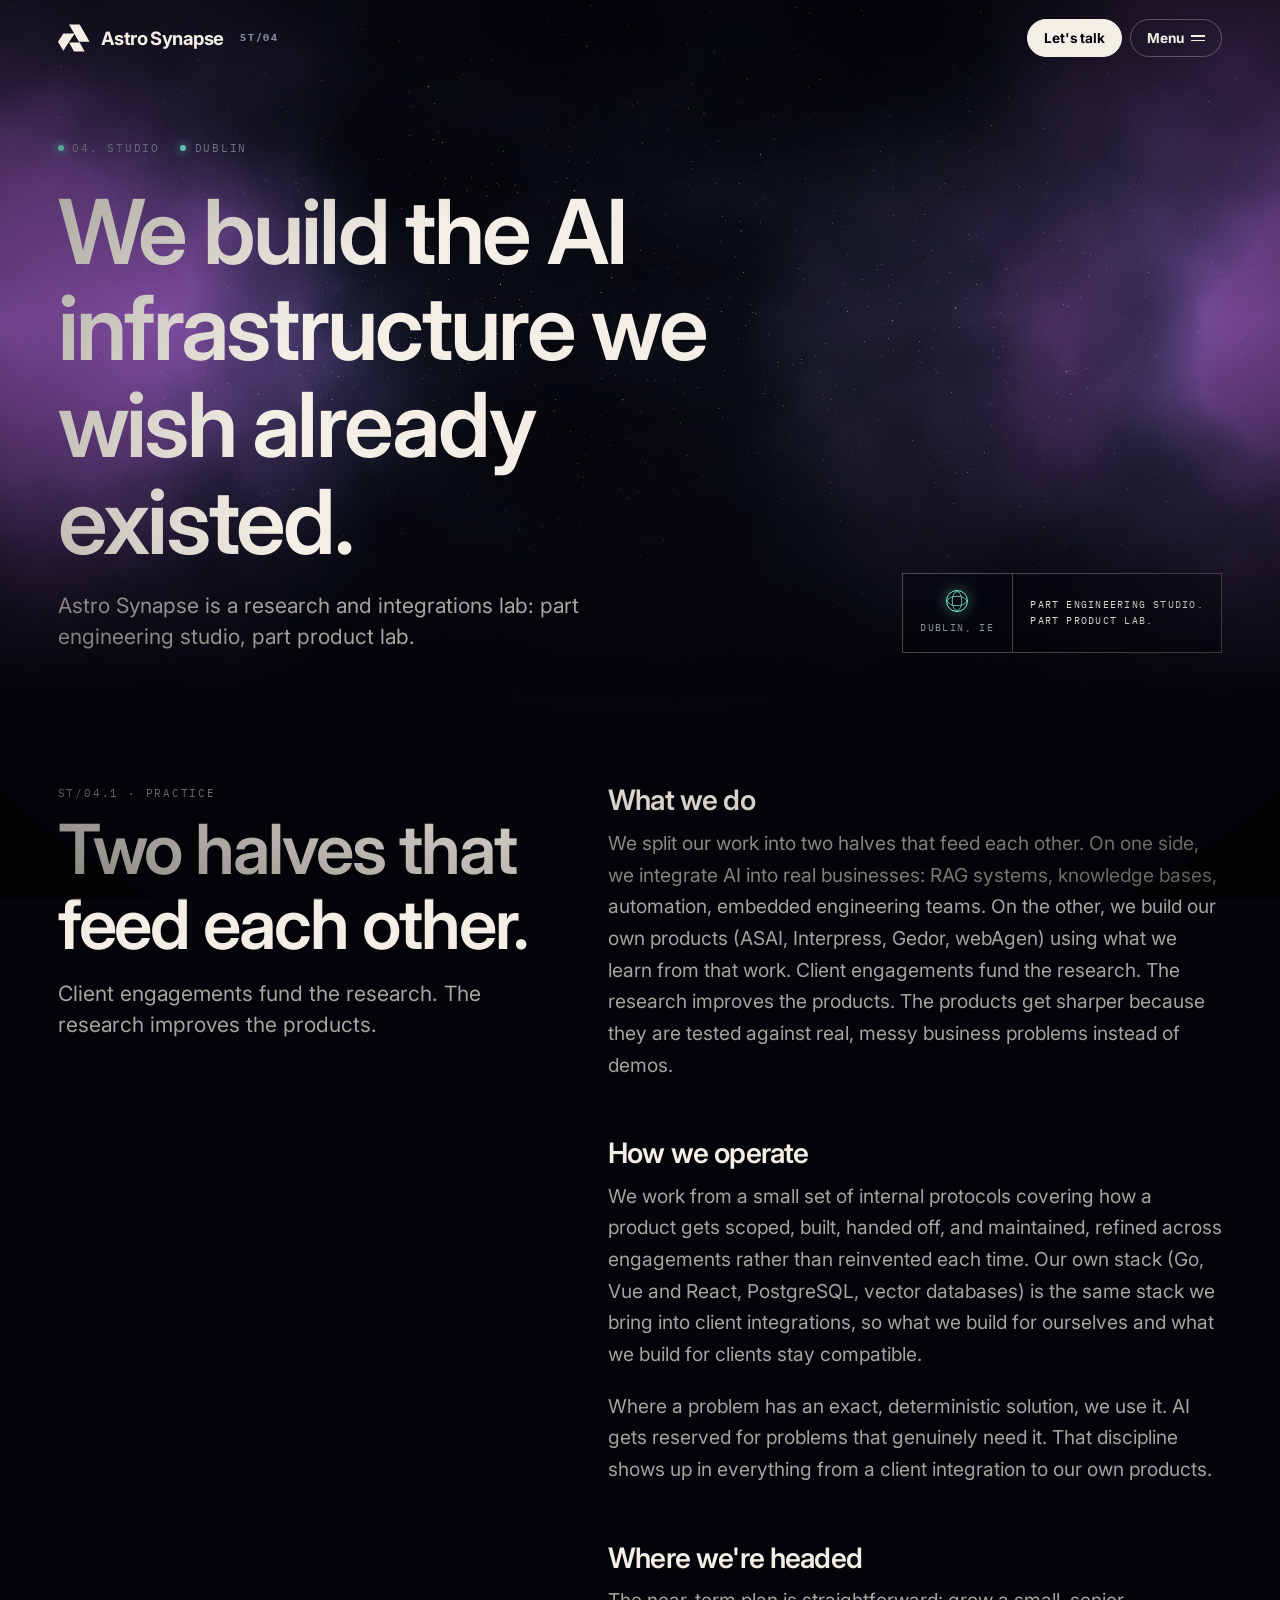
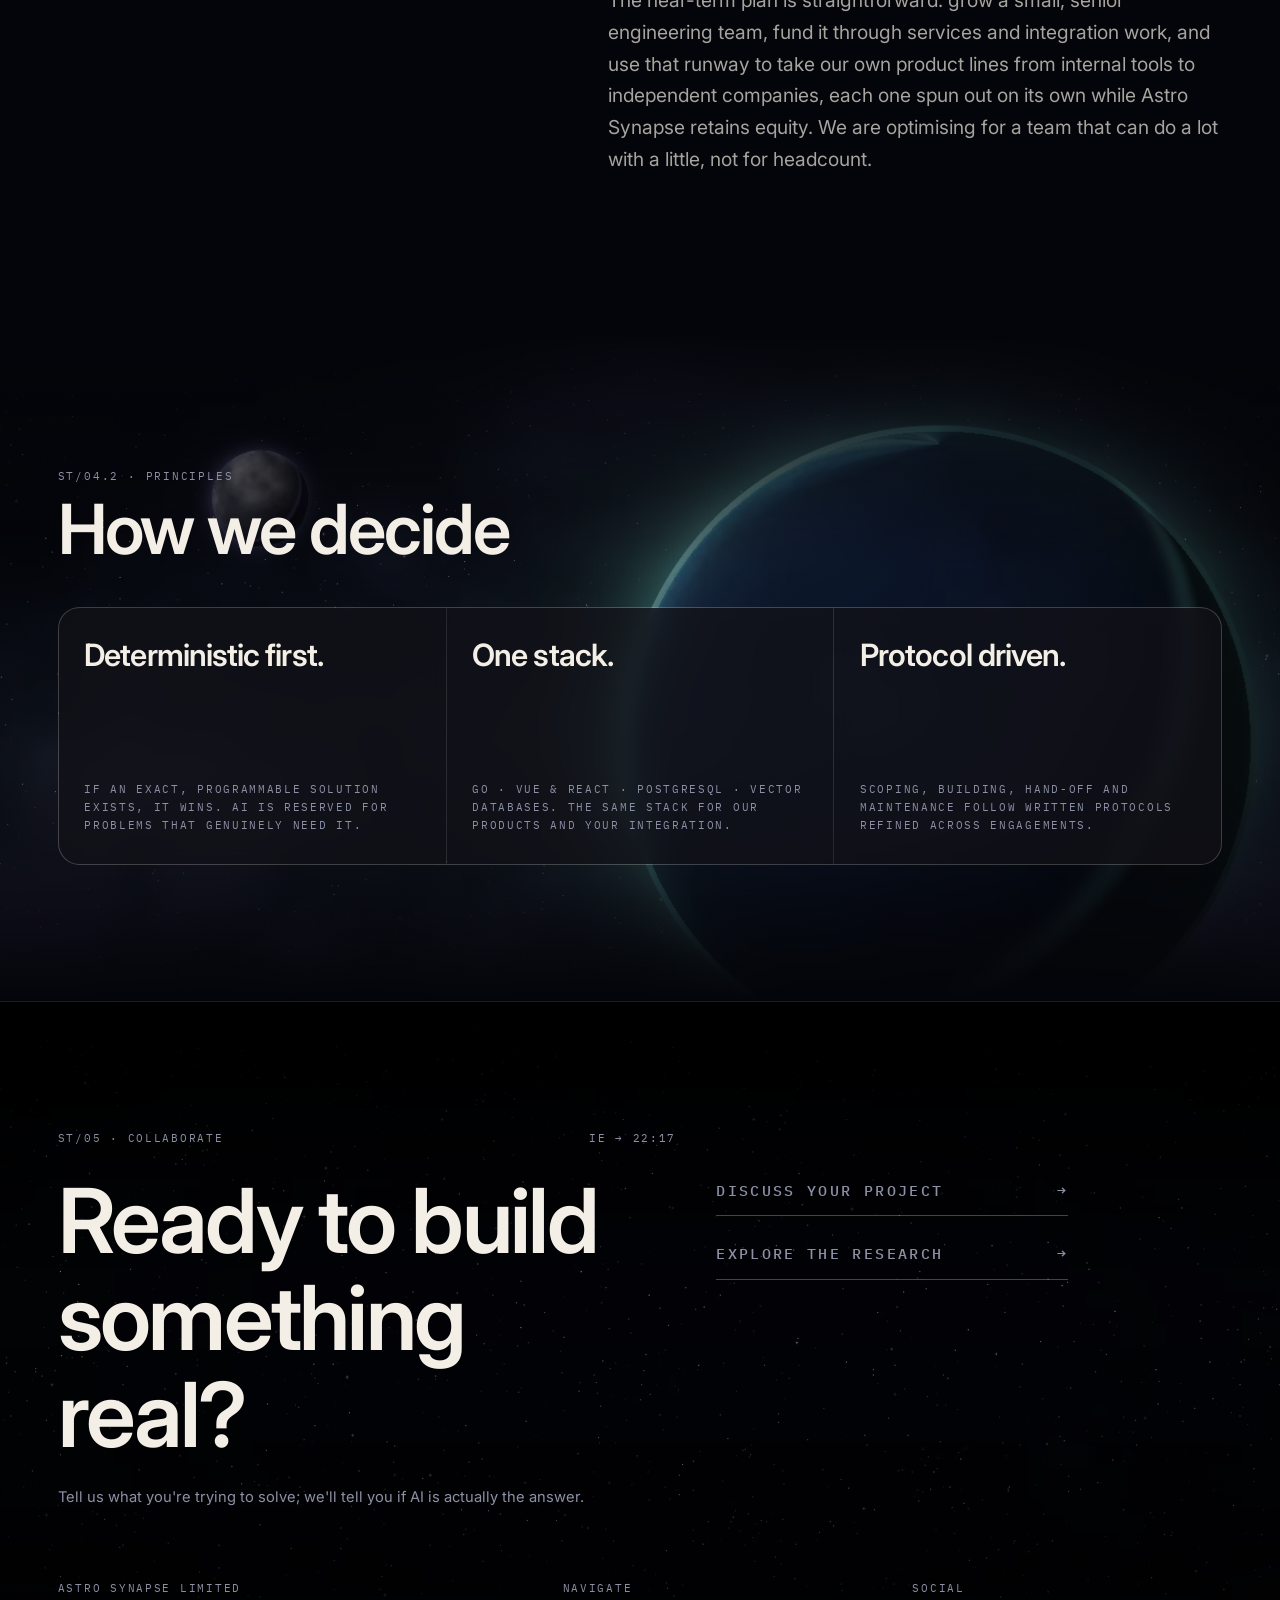
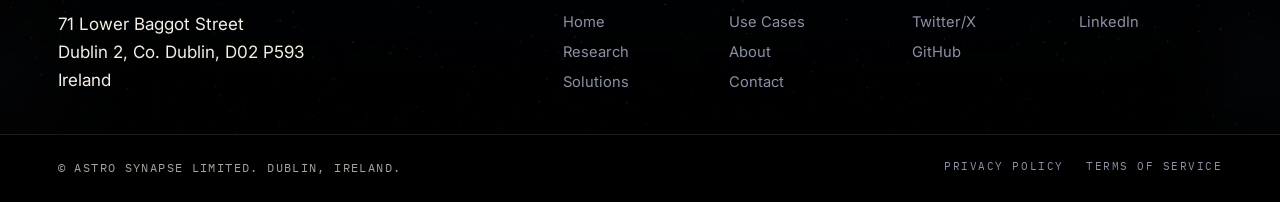
==== commit 9066526f: "Added Robo ZET Changed Products to Research, Added RoboZET research use case, updated main nav." ====
--- a/about.html
+++ b/about.html
@@ -43,8 +43,8 @@
 <div class="menu" id="menu" aria-hidden="true">
   <nav aria-label="Primary">
     <a href="index.html"><span class="menu__idx">01</span>Home</a>
-    <a href="solutions.html"><span class="menu__idx">02</span>Solutions</a>
-    <a href="products.html"><span class="menu__idx">03</span>Products</a>
+    <a href="research.html"><span class="menu__idx">02</span>Research</a>
+    <a href="solutions.html"><span class="menu__idx">03</span>Solutions</a>
     <a href="use-cases.html"><span class="menu__idx">04</span>Use Cases</a>
     <a href="about.html" aria-current="page"><span class="menu__idx">05</span>About</a>
     <a href="contact.html"><span class="menu__idx">06</span>Contact</a>
@@ -129,15 +129,15 @@
       </div>
       <div class="cta__links">
         <a class="ulink" href="contact.html" data-reveal>Discuss your project <span class="arr">→</span></a>
-        <a class="ulink" href="products.html" data-reveal="d1">Explore the products <span class="arr">→</span></a>
+        <a class="ulink" href="research.html" data-reveal="d1">Explore the research <span class="arr">→</span></a>
       </div>
     </div>
     <div class="site-footer__grid">
       <div><h5>Astro Synapse Limited</h5><address class="address">71 Lower Baggot Street<br>Dublin 2, Co. Dublin, D02 P593<br>Ireland</address></div>
       <div><h5>Navigate</h5><div class="two">
         <a href="index.html">Home</a><a href="use-cases.html">Use Cases</a>
-        <a href="solutions.html">Solutions</a><a href="about.html">About</a>
-        <a href="products.html">Products</a><a href="contact.html">Contact</a>
+        <a href="research.html">Research</a><a href="about.html">About</a>
+        <a href="solutions.html">Solutions</a><a href="contact.html">Contact</a>
       </div></div>
       <div><h5>Social</h5><div class="two">
         <a href="https://twitter.com/astrosynapselab" target="_blank" rel="noopener">Twitter/X</a>
--- a/styles.css
+++ b/styles.css
@@ -431,3 +431,37 @@
   .facts-dl > div{grid-template-columns:1fr;gap:.3rem}
   .legal .toc{position:static;flex-direction:row;flex-wrap:wrap;gap:.6rem 1.2rem;margin-bottom:2rem}
 }
+
+/* ================= research ================= */
+.research-feature{position:relative;display:grid;grid-template-columns:minmax(0,1.05fr) minmax(0,.95fr);min-height:24rem;margin-bottom:1.25rem;border:1px solid var(--line);border-radius:var(--radius);overflow:hidden;color:inherit;background:var(--ink);transition:transform 280ms var(--ease),border-color 280ms var(--ease),box-shadow 280ms var(--ease)}
+.research-feature::before{content:"";position:absolute;inset:0;background:var(--img) right center/cover no-repeat;opacity:.9}
+.research-feature::after{content:"";position:absolute;inset:0;background:linear-gradient(90deg,rgba(4,5,10,.96) 0%,rgba(4,5,10,.85) 45%,rgba(4,5,10,.25) 100%),linear-gradient(180deg,transparent,rgba(4,5,10,.6))}
+.research-feature:hover{color:inherit;transform:translateY(-6px);border-color:rgba(124,244,224,.38);box-shadow:0 20px 80px rgba(0,0,0,.35),0 0 40px rgba(124,244,224,.12)}
+.research-feature__copy{position:relative;z-index:1;padding:1.8rem;display:flex;flex-direction:column;justify-content:space-between;gap:1.2rem}
+.research-feature__copy h3{margin:0;font-size:clamp(1.9rem,3.6vw,3rem)}
+.research-feature__copy p{color:var(--cream-dim);max-width:34rem}
+.research-feature .ulink{color:var(--cyan);min-width:0;align-self:flex-start}
+.research-feature .xp__meta .st-code{color:var(--muted)}
+.player{margin:0}
+.player__frame{position:relative;border:1px solid var(--line);border-radius:var(--radius);overflow:hidden;background:#000;aspect-ratio:16/9;box-shadow:0 30px 90px rgba(0,0,0,.45)}
+.player__frame video{width:100%;height:100%;display:block;object-fit:cover}
+.player figcaption,.figure figcaption{display:flex;gap:1rem;align-items:baseline;flex-wrap:wrap;margin-top:.8rem;color:var(--cream-dim);font-size:.92rem}
+.figure{margin:0}
+.figure img{width:100%;height:auto;border:1px solid var(--line);border-radius:1rem;background:var(--ink)}
+.gallery{display:grid;grid-template-columns:1fr 1fr;gap:1rem}
+.gallery .figure:first-child{grid-column:span 2}
+.stage{padding:2.5rem 0;border-top:1px solid var(--line)}
+.stage__head{display:flex;align-items:center;gap:1rem;flex-wrap:wrap;margin-bottom:1.6rem}
+.stage__head h3{margin:0;font-size:clamp(1.5rem,2.6vw,2.2rem)}
+.scout{display:flex;align-items:center;gap:.6rem;margin-top:1.4rem;padding:.9rem 1rem;border:1px solid var(--line);border-radius:999px;background:rgba(7,8,15,.6)}
+.scout__dot{width:10px;height:10px;border-radius:50%;background:var(--cyan);box-shadow:0 0 10px var(--glow);position:relative}
+.scout__dot::after{content:"";position:absolute;left:10px;top:4px;width:22px;height:1px;background:var(--line-strong)}
+.scout__dot.is-alert{background:var(--wait);box-shadow:0 0 12px rgba(245,193,90,.6);animation:pulse 1.6s ease-in-out infinite}
+.scout__lbl{font-family:var(--font-mono);font-size:.64rem;letter-spacing:.14em;text-transform:uppercase;color:var(--cream);margin-left:.4rem}
+@keyframes pulse{0%,100%{transform:scale(1)}50%{transform:scale(1.5)}}
+@media (max-width:900px){
+  .research-feature{grid-template-columns:1fr;min-height:20rem}
+  .research-feature::after{background:linear-gradient(180deg,rgba(4,5,10,.9),rgba(4,5,10,.55))}
+  .gallery{grid-template-columns:1fr}.gallery .figure:first-child{grid-column:span 1}
+  .fgrid[style*="repeat(4,1fr)"],.fgrid[style*="repeat(3,1fr)"]{grid-template-columns:1fr!important}
+}
